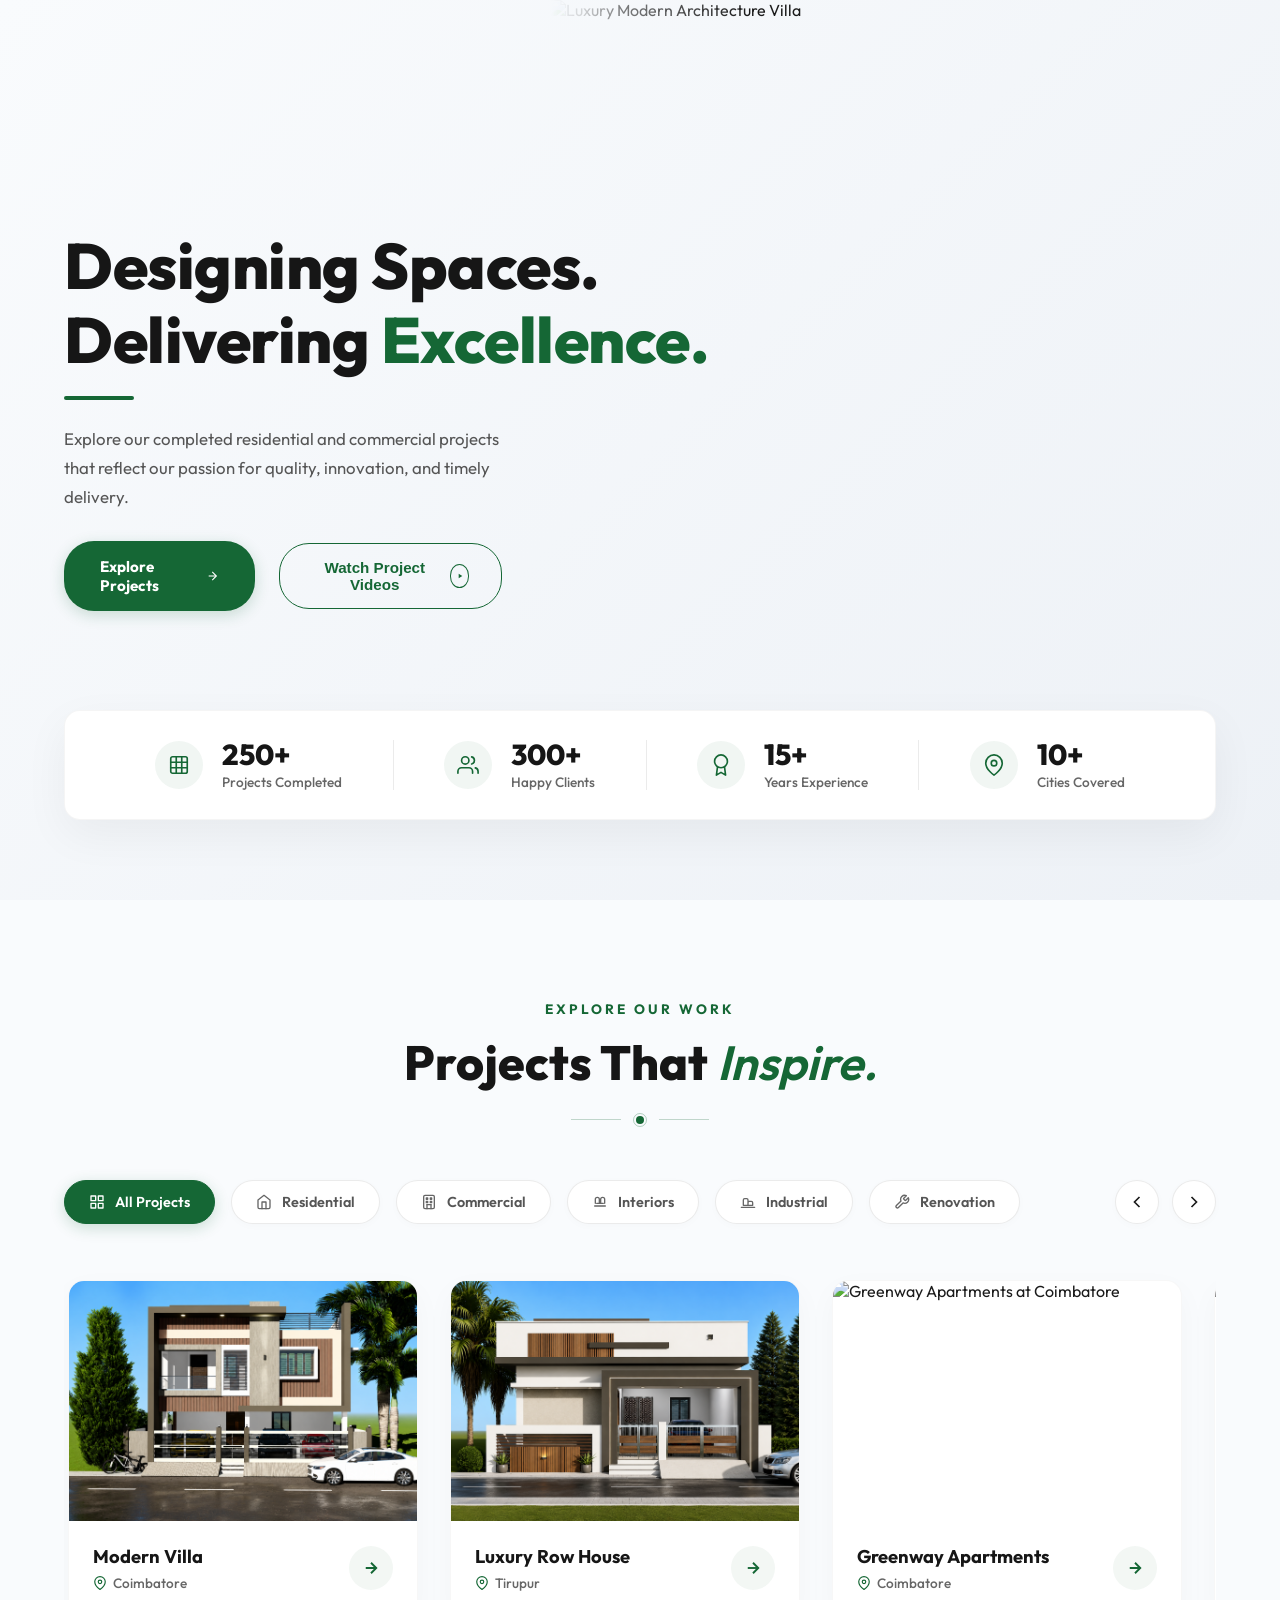
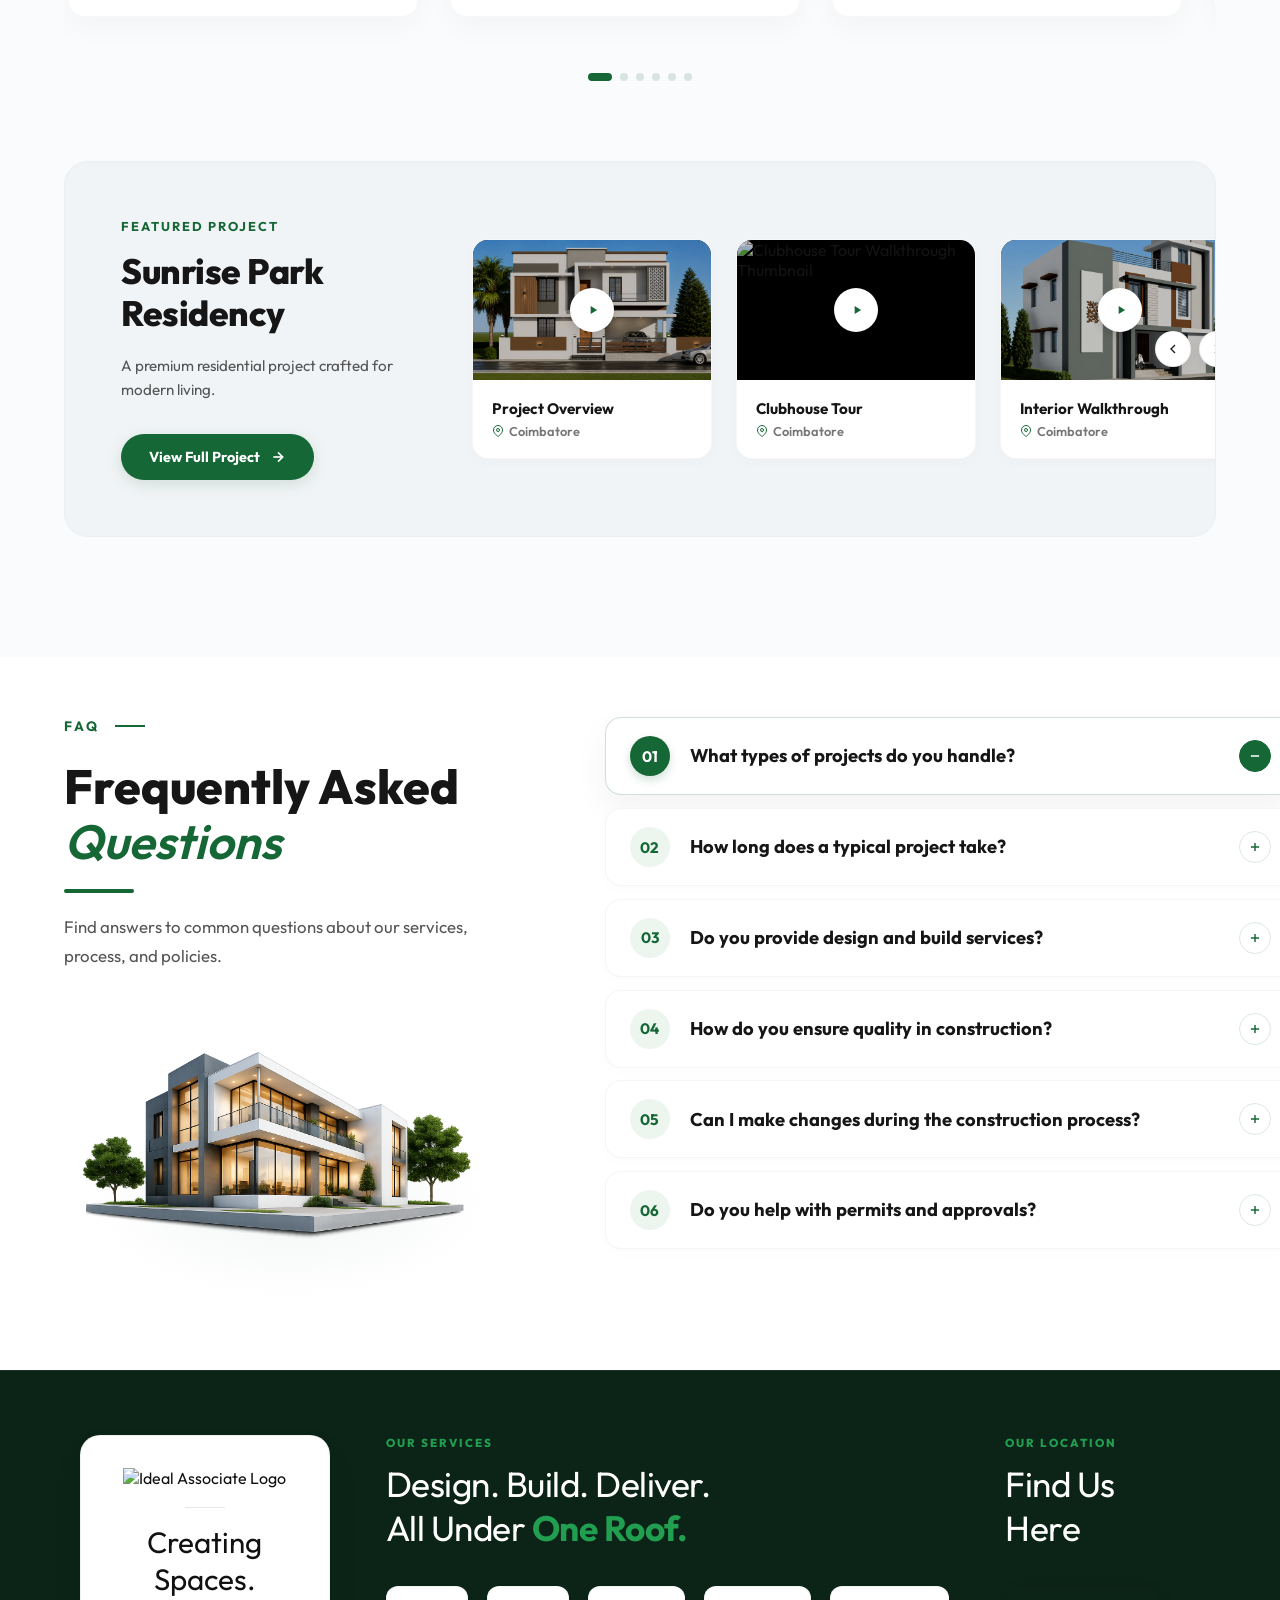
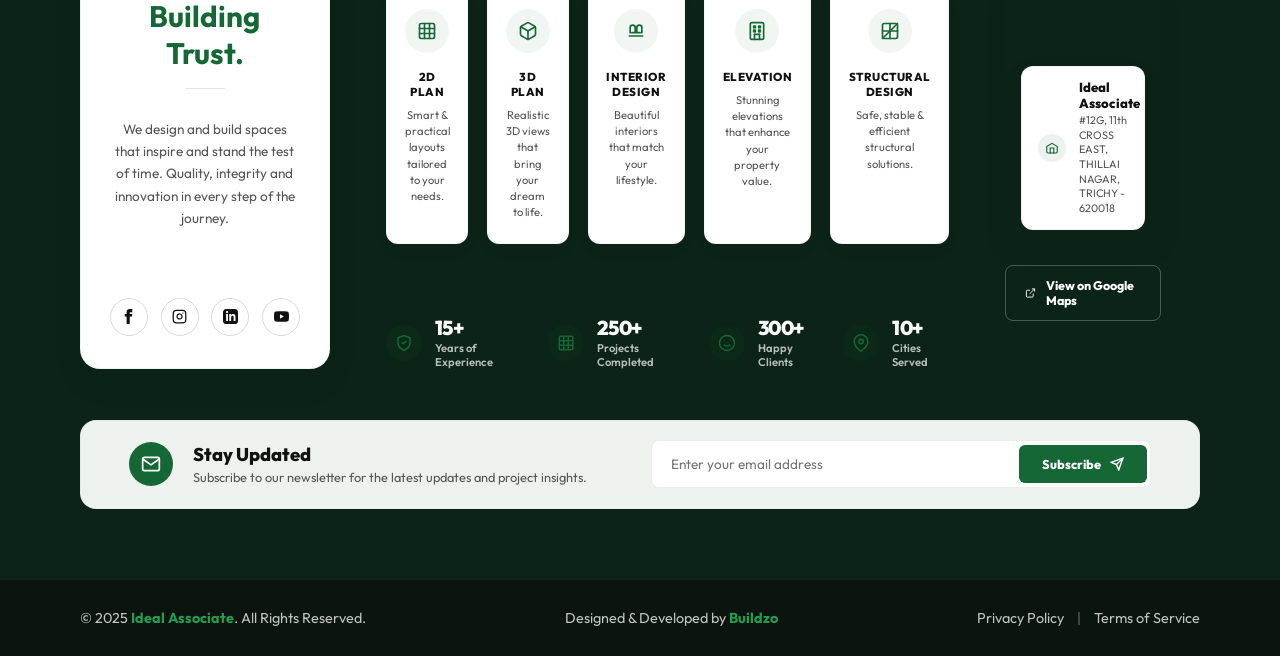
==== projects.html @ ace26607 "added project page" ====
<!DOCTYPE html>
<html lang="en">

<head>
  <meta charset="UTF-8">
  <meta name="viewport" content="width=device-width, initial-scale=1.0">
  <meta name="description"
    content="JV Construction - Designing Spaces. Delivering Excellence. Explore our premium commercial & residential architectural projects.">
  <title>Projects | JV Construction | Building Dreams</title>

  <!-- Favicons -->
  <link rel="apple-touch-icon" sizes="180x180" href="assets/favicons/apple-touch-icon.png">
  <link rel="icon" type="image/png" sizes="32x32" href="assets/favicons/favicon-32x32.png">
  <link rel="icon" type="image/png" sizes="16x16" href="assets/favicons/favicon-16x16.png">
  <link rel="icon" href="assets/favicons/favicon.ico">

  <!-- Google Fonts: Outfit (Sans-Serif) & Satisfy (Script) -->
  <link rel="preconnect" href="https://fonts.googleapis.com">
  <link rel="preconnect" href="https://fonts.gstatic.com" crossorigin>
  <link
    href="https://fonts.googleapis.com/css2?family=Outfit:wght@300;400;500;600;700;800&family=Playfair+Display:ital,wght@0,400;0,700;1,400&family=Satisfy&display=swap"
    rel="stylesheet">

  <!-- Main Stylesheet -->
  <link rel="stylesheet" href="style.css">

  <!-- Three.js Import Map -->
  <script type="importmap">
    {
      "imports": {
        "three": "https://unpkg.com/three@0.160.0/build/three.module.js",
        "three/addons/": "https://unpkg.com/three@0.160.0/examples/jsm/"
      }
    }
  </script>
</head>

<body class="projects-page">

  <!-- Header Section -->
  <header class="main-header">
    <!-- Brand Logo Block with S-Curve Divider -->
    <div class="logo-block">
      <a href="index.html" class="logo" id="header-logo" aria-label="JV Construction Home">
        <img class="logo-img" src="assets/Logo.png" alt="JV Construction Logo" />
      </a>
      <div class="logo-curve-divider">
        <svg viewBox="0 0 100 100" preserveAspectRatio="none">
          <path d="M 0,0 C 40,0 30,100 100,100 L 0,100 Z" fill="#ffffff" />
        </svg>
      </div>
    </div>

    <!-- Navigation Menu (Desktop) -->
    <nav class="nav-bar">
      <ul class="nav-links">
        <li><a href="index.html" class="nav-item">Home</a></li>
        <li><a href="index.html#about" class="nav-item">About Us</a></li>
        <li><a href="index.html#services" class="nav-item">Services</a></li>
        <li><a href="#" class="nav-item active">Projects</a></li>
        <li><a href="index.html#contact" class="nav-item">Contact Us</a></li>
      </ul>
    </nav>

    <!-- Right Column: Separator and CTA Button -->
    <div class="header-right">
      <div class="header-separator"></div>
      <a href="index.html#contact" class="quote-btn">
        <span class="quote-btn-icon-wrapper">
          <svg viewBox="0 0 24 24" fill="none" stroke="currentColor" stroke-width="2.5" class="paper-plane-icon">
            <line x1="22" y1="2" x2="11" y2="13" />
            <polygon points="22 2 15 22 11 13 2 9 22 2" fill="currentColor" />
          </svg>
        </span>
        <span class="quote-btn-text">Get a Quote</span>
      </a>
    </div>

    <!-- Mobile Hamburger Menu Trigger -->
    <button class="menu-toggle" id="menu-toggle-btn" aria-label="Toggle Menu" aria-expanded="false">
      <span class="menu-label">MENU</span>
      <div class="hamburger-icon">
        <span class="bar bar-top"></span>
        <span class="bar bar-mid"></span>
        <span class="bar bar-bot"></span>
      </div>
    </button>
  </header>

  <!-- Mobile Overlay Menu (Initially Hidden) -->
  <div class="mobile-menu-overlay" id="mobile-menu">
    <button class="close-mobile-menu" id="close-mobile-menu-btn" aria-label="Close Menu">&times;</button>
    <ul class="mobile-nav-links">
      <li><a href="index.html" class="mobile-nav-item">Home</a></li>
      <li><a href="index.html#about" class="mobile-nav-item">About Us</a></li>
      <li><a href="index.html#services" class="mobile-nav-item">Services</a></li>
      <li><a href="#" class="mobile-nav-item active">Projects</a></li>
      <li><a href="index.html#contact" class="mobile-nav-item">Contact Us</a></li>
    </ul>
  </div>

  <!-- Projects Hero Section -->
  <main class="projects-hero">
    <div class="projects-hero-container">
      
      <!-- Left Column: Content -->
      <div class="projects-hero-content">
        <!-- <span class="projects-tag">OUR PROJECTS</span> -->
        <h1 class="projects-title">
          Designing Spaces.<br><span class="text-nowrap">Delivering <span class="highlight-green">Excellence.</span></span>
        </h1>
        <div class="projects-title-underline"></div>
        <p class="projects-description">
          Explore our completed residential and commercial projects that reflect our passion for quality, innovation, and timely delivery.
        </p>
        <div class="projects-cta-group">
          <a href="#projects-showcase" class="btn-explore-projects">
            Explore Projects
            <svg class="cta-arrow" viewBox="0 0 24 24" fill="none" stroke="currentColor" stroke-width="2.5">
              <line x1="5" y1="12" x2="19" y2="12" stroke="currentColor" stroke-width="2" />
              <polyline points="12,5 19,12 12,19" fill="none" stroke="currentColor" stroke-width="2" stroke-linecap="round" stroke-linejoin="round" />
            </svg>
          </a>
          <button class="btn-watch-videos" id="play-projects-video-btn">
            Watch Project Videos
            <span class="play-icon-circle-small">
              <svg viewBox="0 0 24 24" xmlns="http://www.w3.org/2000/svg">
                <polygon points="8,5 19,12 8,19" fill="currentColor" />
              </svg>
            </span>
          </button>
        </div>
      </div>

      <!-- Right Column: Premium Image -->
      <div class="projects-hero-image-wrapper">
        <img class="projects-hero-image" src="https://images.unsplash.com/photo-1600585154340-be6161a56a0c?auto=format&fit=crop&w=1200&q=80" alt="Luxury Modern Architecture Villa" />
      </div>

    </div>

    <!-- Floating Statistics Card -->
    <div class="projects-stats-card">
      
      <!-- Stat 1 -->
      <div class="projects-stat-item">
        <div class="projects-stat-icon-wrapper">
          <!-- Building Outline Icon -->
          <svg class="projects-stat-svg" viewBox="0 0 24 24" fill="none" stroke="currentColor" stroke-width="1.8" stroke-linecap="round" stroke-linejoin="round">
            <rect x="3" y="3" width="18" height="18" rx="2" />
            <line x1="9" y1="3" x2="9" y2="21" />
            <line x1="15" y1="3" x2="15" y2="21" />
            <line x1="3" y1="9" x2="21" y2="9" />
            <line x1="3" y1="15" x2="21" y2="15" />
          </svg>
        </div>
        <div class="projects-stat-info">
          <div class="projects-stat-number">250+</div>
          <div class="projects-stat-label">Projects Completed</div>
        </div>
      </div>

      <div class="projects-stat-divider"></div>

      <!-- Stat 2 -->
      <div class="projects-stat-item">
        <div class="projects-stat-icon-wrapper">
          <!-- Happy Clients Icon -->
          <svg class="projects-stat-svg" viewBox="0 0 24 24" fill="none" stroke="currentColor" stroke-width="1.8" stroke-linecap="round" stroke-linejoin="round">
            <path d="M17 21v-2a4 4 0 0 0-4-4H5a4 4 0 0 0-4 4v2" />
            <circle cx="9" cy="7" r="4" />
            <path d="M23 21v-2a4 4 0 0 0-3-3.87" />
            <path d="M16 3.13a4 4 0 0 1 0 7.75" />
          </svg>
        </div>
        <div class="projects-stat-info">
          <div class="projects-stat-number">300+</div>
          <div class="projects-stat-label">Happy Clients</div>
        </div>
      </div>

      <div class="projects-stat-divider"></div>

      <!-- Stat 3 -->
      <div class="projects-stat-item">
        <div class="projects-stat-icon-wrapper">
          <!-- Years Experience Icon (Award Badge) -->
          <svg class="projects-stat-svg" viewBox="0 0 24 24" fill="none" stroke="currentColor" stroke-width="1.8" stroke-linecap="round" stroke-linejoin="round">
            <circle cx="12" cy="8" r="7" />
            <polyline points="8.21,13.89 7,23 12,20 17,23 15.79,13.88" />
          </svg>
        </div>
        <div class="projects-stat-info">
          <div class="projects-stat-number">15+</div>
          <div class="projects-stat-label">Years Experience</div>
        </div>
      </div>

      <div class="projects-stat-divider"></div>

      <!-- Stat 4 -->
      <div class="projects-stat-item">
        <div class="projects-stat-icon-wrapper">
          <!-- Cities Covered Icon (Map Pin) -->
          <svg class="projects-stat-svg" viewBox="0 0 24 24" fill="none" stroke="currentColor" stroke-width="1.8" stroke-linecap="round" stroke-linejoin="round">
            <path d="M21 10c0 7-9 13-9 13s-9-6-9-13a9 9 0 0 1 18 0z" />
            <circle cx="12" cy="10" r="3" />
          </svg>
        </div>
        <div class="projects-stat-info">
          <div class="projects-stat-number">10+</div>
          <div class="projects-stat-label">Cities Covered</div>
        </div>
      </div>

    </div>
  </main>

  <!-- Projects Showcase & Featured Section -->
  <section class="projects-showcase-section" id="projects-showcase">
    <div class="showcase-container">
      
      <!-- Section Header -->
      <div class="showcase-header">
        <span class="showcase-subtitle">EXPLORE OUR WORK</span>
        <h2 class="showcase-heading">Projects That <span class="serif-green">Inspire.</span></h2>
        
        <!-- Premium Line-with-Dot Divider -->
        <div class="divider-line-wrapper">
          <div class="divider-line"></div>
          <div class="divider-dot"></div>
          <div class="divider-line"></div>
        </div>
      </div>

      <!-- Filter Row (Category Buttons & Slider Nav) -->
      <div class="filter-row">
        <!-- Category Tab Buttons -->
        <div class="filter-tabs-wrapper">
          <button class="filter-tab active" data-filter="all">
            <svg class="tab-icon" viewBox="0 0 24 24" fill="none" stroke="currentColor" stroke-width="2" stroke-linecap="round" stroke-linejoin="round">
              <rect x="3" y="3" width="7" height="7" />
              <rect x="14" y="3" width="7" height="7" />
              <rect x="14" y="14" width="7" height="7" />
              <rect x="3" y="14" width="7" height="7" />
            </svg>
            All Projects
          </button>
          
          <button class="filter-tab" data-filter="residential">
            <svg class="tab-icon" viewBox="0 0 24 24" fill="none" stroke="currentColor" stroke-width="2" stroke-linecap="round" stroke-linejoin="round">
              <path d="M3 9l9-7 9 7v11a2 2 0 0 1-2 2H5a2 2 0 0 1-2-2z" />
              <polyline points="9 22 9 12 15 12 15 22" />
            </svg>
            Residential
          </button>

          <button class="filter-tab" data-filter="commercial">
            <svg class="tab-icon" viewBox="0 0 24 24" fill="none" stroke="currentColor" stroke-width="2" stroke-linecap="round" stroke-linejoin="round">
              <rect x="4" y="2" width="16" height="20" rx="2" ry="2" />
              <line x1="9" y1="22" x2="9" y2="16" />
              <line x1="15" y1="22" x2="15" y2="16" />
              <line x1="9" y1="16" x2="15" y2="16" />
              <path d="M8 6h2v2H8zm6 0h2v2h-2zm-6 5h2v2H8zm6 0h2v2h-2z" />
            </svg>
            Commercial
          </button>

          <button class="filter-tab" data-filter="interiors">
            <svg class="tab-icon" viewBox="0 0 24 24" fill="none" stroke="currentColor" stroke-width="2" stroke-linecap="round" stroke-linejoin="round">
              <path d="M4 18h16M7 14h10M5 14V8a3 3 0 0 1 6 0v6M13 14V8a3 3 0 0 1 6 0v6" />
            </svg>
            Interiors
          </button>

          <button class="filter-tab" data-filter="industrial">
            <svg class="tab-icon" viewBox="0 0 24 24" fill="none" stroke="currentColor" stroke-width="2" stroke-linecap="round" stroke-linejoin="round">
              <path d="M2 20h20M5 17h14M19 17v-4a2 2 0 0 0-2-2h-3a2 2 0 0 0-2 2v4M12 17v-8a2 2 0 0 0-2-2H7a2 2 0 0 0-2 2v8" />
            </svg>
            Industrial
          </button>

          <button class="filter-tab" data-filter="renovation">
            <svg class="tab-icon" viewBox="0 0 24 24" fill="none" stroke="currentColor" stroke-width="2" stroke-linecap="round" stroke-linejoin="round">
              <path d="M14.7 6.3a1 1 0 0 0 0 1.4l1.6 1.6a1 1 0 0 0 1.4 0l3.77-3.77a6 6 0 0 1-7.94 7.94l-6.91 6.91a2.12 2.12 0 0 1-3-3l6.91-6.91a6 6 0 0 1 7.94-7.94l-3.76 3.76z" />
            </svg>
            Renovation
          </button>
        </div>

        <!-- Slider Carousel Nav arrows -->
        <div class="carousel-nav-group">
          <button class="carousel-nav-btn prev-btn" id="showcase-prev" aria-label="Previous Projects">
            <svg viewBox="0 0 24 24" fill="none" stroke="currentColor" stroke-width="2">
              <polyline points="15 18 9 12 15 6" />
            </svg>
          </button>
          <button class="carousel-nav-btn next-btn" id="showcase-next" aria-label="Next Projects">
            <svg viewBox="0 0 24 24" fill="none" stroke="currentColor" stroke-width="2">
              <polyline points="9 18 15 12 9 6" />
            </svg>
          </button>
        </div>
      </div>

      <!-- Project Cards Slider -->
      <div class="project-cards-slider" id="showcase-slider">
        
        <!-- Card 1: Modern Villa -->
        <div class="project-card" data-category="residential">
          <div class="card-image-wrapper">
            <img class="card-image" src="assets/Project Gallery/Luxury Villa.png" alt="Modern Villa at Coimbatore" />
          </div>
          <div class="card-info">
            <div class="card-text-block">
              <h3 class="card-title">Modern Villa</h3>
              <div class="card-location-wrapper">
                <svg class="loc-pin" viewBox="0 0 24 24" fill="none" stroke="currentColor" stroke-width="2">
                  <path d="M21 10c0 7-9 13-9 13s-9-6-9-13a9 9 0 0 1 18 0z" />
                  <circle cx="12" cy="10" r="3" />
                </svg>
                <span class="card-location">Coimbatore</span>
              </div>
            </div>
            <a href="#" class="card-arrow-link" aria-label="View Project Details">
              <svg viewBox="0 0 24 24" fill="none" stroke="currentColor" stroke-width="2.5">
                <line x1="5" y1="12" x2="19" y2="12" />
                <polyline points="12 5 19 12 12 19" />
              </svg>
            </a>
          </div>
        </div>

        <!-- Card 2: Luxury Row House -->
        <div class="project-card" data-category="residential">
          <div class="card-image-wrapper">
            <img class="card-image" src="assets/Project Gallery/Minimal Residence.png" alt="Luxury Row House at Tirupur" />
          </div>
          <div class="card-info">
            <div class="card-text-block">
              <h3 class="card-title">Luxury Row House</h3>
              <div class="card-location-wrapper">
                <svg class="loc-pin" viewBox="0 0 24 24" fill="none" stroke="currentColor" stroke-width="2">
                  <path d="M21 10c0 7-9 13-9 13s-9-6-9-13a9 9 0 0 1 18 0z" />
                  <circle cx="12" cy="10" r="3" />
                </svg>
                <span class="card-location">Tirupur</span>
              </div>
            </div>
            <a href="#" class="card-arrow-link" aria-label="View Project Details">
              <svg viewBox="0 0 24 24" fill="none" stroke="currentColor" stroke-width="2.5">
                <line x1="5" y1="12" x2="19" y2="12" />
                <polyline points="12 5 19 12 12 19" />
              </svg>
            </a>
          </div>
        </div>

        <!-- Card 3: Greenway Apartments -->
        <div class="project-card" data-category="commercial">
          <div class="card-image-wrapper">
            <img class="card-image" src="https://images.unsplash.com/photo-1545324418-cc1a3fa10c00?auto=format&fit=crop&w=600&q=80" alt="Greenway Apartments at Coimbatore" />
          </div>
          <div class="card-info">
            <div class="card-text-block">
              <h3 class="card-title">Greenway Apartments</h3>
              <div class="card-location-wrapper">
                <svg class="loc-pin" viewBox="0 0 24 24" fill="none" stroke="currentColor" stroke-width="2">
                  <path d="M21 10c0 7-9 13-9 13s-9-6-9-13a9 9 0 0 1 18 0z" />
                  <circle cx="12" cy="10" r="3" />
                </svg>
                <span class="card-location">Coimbatore</span>
              </div>
            </div>
            <a href="#" class="card-arrow-link" aria-label="View Project Details">
              <svg viewBox="0 0 24 24" fill="none" stroke="currentColor" stroke-width="2.5">
                <line x1="5" y1="12" x2="19" y2="12" />
                <polyline points="12 5 19 12 12 19" />
              </svg>
            </a>
          </div>
        </div>

        <!-- Card 4: Warehouse Complex -->
        <div class="project-card" data-category="industrial">
          <div class="card-image-wrapper">
            <img class="card-image" src="https://images.unsplash.com/photo-1586528116311-ad8dd3c8310d?auto=format&fit=crop&w=600&q=80" alt="Warehouse Complex at Erode" />
          </div>
          <div class="card-info">
            <div class="card-text-block">
              <h3 class="card-title">Warehouse Complex</h3>
              <div class="card-location-wrapper">
                <svg class="loc-pin" viewBox="0 0 24 24" fill="none" stroke="currentColor" stroke-width="2">
                  <path d="M21 10c0 7-9 13-9 13s-9-6-9-13a9 9 0 0 1 18 0z" />
                  <circle cx="12" cy="10" r="3" />
                </svg>
                <span class="card-location">Erode</span>
              </div>
            </div>
            <a href="#" class="card-arrow-link" aria-label="View Project Details">
              <svg viewBox="0 0 24 24" fill="none" stroke="currentColor" stroke-width="2.5">
                <line x1="5" y1="12" x2="19" y2="12" />
                <polyline points="12 5 19 12 12 19" />
              </svg>
            </a>
          </div>
        </div>

        <!-- Card 5: Luxury Interior Design -->
        <div class="project-card" data-category="interiors">
          <div class="card-image-wrapper">
            <img class="card-image" src="assets/Project Gallery/Elegant Interior.png" alt="Luxury Interior Design at Coimbatore" />
          </div>
          <div class="card-info">
            <div class="card-text-block">
              <h3 class="card-title">Luxury Interior Design</h3>
              <div class="card-location-wrapper">
                <svg class="loc-pin" viewBox="0 0 24 24" fill="none" stroke="currentColor" stroke-width="2">
                  <path d="M21 10c0 7-9 13-9 13s-9-6-9-13a9 9 0 0 1 18 0z" />
                  <circle cx="12" cy="10" r="3" />
                </svg>
                <span class="card-location">Coimbatore</span>
              </div>
            </div>
            <a href="#" class="card-arrow-link" aria-label="View Project Details">
              <svg viewBox="0 0 24 24" fill="none" stroke="currentColor" stroke-width="2.5">
                <line x1="5" y1="12" x2="19" y2="12" />
                <polyline points="12 5 19 12 12 19" />
              </svg>
            </a>
          </div>
        </div>

        <!-- Card 6: Renovation Project -->
        <div class="project-card" data-category="renovation">
          <div class="card-image-wrapper">
            <img class="card-image" src="https://images.unsplash.com/photo-1503387762-592dedb8267e?auto=format&fit=crop&w=600&q=80" alt="Renovation Project at Coimbatore" />
          </div>
          <div class="card-info">
            <div class="card-text-block">
              <h3 class="card-title">Renovation Project</h3>
              <div class="card-location-wrapper">
                <svg class="loc-pin" viewBox="0 0 24 24" fill="none" stroke="currentColor" stroke-width="2">
                  <path d="M21 10c0 7-9 13-9 13s-9-6-9-13a9 9 0 0 1 18 0z" />
                  <circle cx="12" cy="10" r="3" />
                </svg>
                <span class="card-location">Coimbatore</span>
              </div>
            </div>
            <a href="#" class="card-arrow-link" aria-label="View Project Details">
              <svg viewBox="0 0 24 24" fill="none" stroke="currentColor" stroke-width="2.5">
                <line x1="5" y1="12" x2="19" y2="12" />
                <polyline points="12 5 19 12 12 19" />
              </svg>
            </a>
          </div>
        </div>

      </div>

      <!-- Pagination dots -->
      <div class="showcase-pagination" id="showcase-pagination-dots">
        <span class="showcase-dot active" data-index="0"></span>
        <span class="showcase-dot" data-index="1"></span>
        <span class="showcase-dot" data-index="2"></span>
        <span class="showcase-dot" data-index="3"></span>
        <span class="showcase-dot" data-index="4"></span>
        <span class="showcase-dot" data-index="5"></span>
      </div>

      <!-- Featured Project Container -->
      <div class="featured-project-container">
        <div class="featured-project-grid">
          
          <!-- Left: Text info -->
          <div class="featured-project-info">
            <span class="featured-tag">FEATURED PROJECT</span>
            <h3 class="featured-project-title">Sunrise Park<br>Residency</h3>
            <p class="featured-project-desc">
              A premium residential project crafted for modern living.
            </p>
            <a href="index.html#contact" class="btn-featured-view">
              View Full Project
              <svg class="btn-featured-arrow" viewBox="0 0 24 24" fill="none" stroke="currentColor" stroke-width="2.5">
                <line x1="5" y1="12" x2="19" y2="12" />
                <polyline points="12 5 19 12 12 19" />
              </svg>
            </a>
          </div>

          <!-- Right: Horizontal Video Slider wrapper -->
          <div class="featured-slider-wrapper">
            <div class="featured-cards-slider" id="featured-video-slider">
              
              <!-- Video Preview Card 1 -->
              <div class="video-preview-card" data-video-url="https://player.vimeo.com/video/352219760?autoplay=1&muted=0&loop=1">
                <div class="video-thumbnail-wrapper">
                  <img class="video-thumbnail" src="assets/Project Gallery/Contemporary Home.png" alt="Project Overview Walkthrough Thumbnail" />
                  <div class="video-play-overlay">
                    <span class="video-play-icon-wrapper">
                      <svg viewBox="0 0 24 24" xmlns="http://www.w3.org/2000/svg">
                        <polygon points="8,5 19,12 8,19" fill="currentColor" />
                      </svg>
                    </span>
                  </div>
                </div>
                <div class="video-card-info">
                  <h4 class="video-card-title">Project Overview</h4>
                  <div class="video-card-location">
                    <svg class="loc-pin" viewBox="0 0 24 24" fill="none" stroke="currentColor" stroke-width="2">
                      <path d="M21 10c0 7-9 13-9 13s-9-6-9-13a9 9 0 0 1 18 0z" />
                      <circle cx="12" cy="10" r="3" />
                    </svg>
                    Coimbatore
                  </div>
                </div>
              </div>

              <!-- Video Preview Card 2 -->
              <div class="video-preview-card" data-video-url="https://player.vimeo.com/video/343276686?autoplay=1&muted=0&loop=1">
                <div class="video-thumbnail-wrapper">
                  <img class="video-thumbnail" src="https://images.unsplash.com/photo-1576013551627-0cc20b96c2a7?auto=format&fit=crop&w=600&q=80" alt="Clubhouse Tour Walkthrough Thumbnail" />
                  <div class="video-play-overlay">
                    <span class="video-play-icon-wrapper">
                      <svg viewBox="0 0 24 24" xmlns="http://www.w3.org/2000/svg">
                        <polygon points="8,5 19,12 8,19" fill="currentColor" />
                      </svg>
                    </span>
                  </div>
                </div>
                <div class="video-card-info">
                  <h4 class="video-card-title">Clubhouse Tour</h4>
                  <div class="video-card-location">
                    <svg class="loc-pin" viewBox="0 0 24 24" fill="none" stroke="currentColor" stroke-width="2">
                      <path d="M21 10c0 7-9 13-9 13s-9-6-9-13a9 9 0 0 1 18 0z" />
                      <circle cx="12" cy="10" r="3" />
                    </svg>
                    Coimbatore
                  </div>
                </div>
              </div>

              <!-- Video Preview Card 3 -->
              <div class="video-preview-card" data-video-url="https://player.vimeo.com/video/285573456?autoplay=1&muted=0&loop=1">
                <div class="video-thumbnail-wrapper">
                  <img class="video-thumbnail" src="assets/Project Gallery/Elegant Interior.png" alt="Interior Walkthrough Thumbnail" />
                  <div class="video-play-overlay">
                    <span class="video-play-icon-wrapper">
                      <svg viewBox="0 0 24 24" xmlns="http://www.w3.org/2000/svg">
                        <polygon points="8,5 19,12 8,19" fill="currentColor" />
                      </svg>
                    </span>
                  </div>
                </div>
                <div class="video-card-info">
                  <h4 class="video-card-title">Interior Walkthrough</h4>
                  <div class="video-card-location">
                    <svg class="loc-pin" viewBox="0 0 24 24" fill="none" stroke="currentColor" stroke-width="2">
                      <path d="M21 10c0 7-9 13-9 13s-9-6-9-13a9 9 0 0 1 18 0z" />
                      <circle cx="12" cy="10" r="3" />
                    </svg>
                    Coimbatore
                  </div>
                </div>
              </div>

              <!-- Video Preview Card 4 -->
              <div class="video-preview-card" data-video-url="https://player.vimeo.com/video/338902506?autoplay=1&muted=0&loop=1">
                <div class="video-thumbnail-wrapper">
                  <img class="video-thumbnail" src="https://images.unsplash.com/photo-1600585154526-990dced4db0d?auto=format&fit=crop&w=600&q=80" alt="Welcome to Sunrise Park Thumbnail" />
                  <div class="video-play-overlay">
                    <span class="video-play-icon-wrapper">
                      <svg viewBox="0 0 24 24" xmlns="http://www.w3.org/2000/svg">
                        <polygon points="8,5 19,12 8,19" fill="currentColor" />
                      </svg>
                    </span>
                  </div>
                </div>
                <div class="video-card-info">
                  <h4 class="video-card-title">Welcome to Sunrise Park</h4>
                  <div class="video-card-location">
                    <svg class="loc-pin" viewBox="0 0 24 24" fill="none" stroke="currentColor" stroke-width="2">
                      <path d="M21 10c0 7-9 13-9 13s-9-6-9-13a9 9 0 0 1 18 0z" />
                      <circle cx="12" cy="10" r="3" />
                    </svg>
                    Coimbatore
                  </div>
                </div>
              </div>

              <!-- Video Preview Card 5 -->
              <div class="video-preview-card" data-video-url="https://player.vimeo.com/video/325769165?autoplay=1&muted=0&loop=1">
                <div class="video-thumbnail-wrapper">
                  <img class="video-thumbnail" src="https://images.unsplash.com/photo-1541888946425-d81bb19240f5?auto=format&fit=crop&w=600&q=80" alt="Construction Progress Walkthrough Thumbnail" />
                  <div class="video-play-overlay">
                    <span class="video-play-icon-wrapper">
                      <svg viewBox="0 0 24 24" xmlns="http://www.w3.org/2000/svg">
                        <polygon points="8,5 19,12 8,19" fill="currentColor" />
                      </svg>
                    </span>
                  </div>
                </div>
                <div class="video-card-info">
                  <h4 class="video-card-title">Construction Progress</h4>
                  <div class="video-card-location">
                    <svg class="loc-pin" viewBox="0 0 24 24" fill="none" stroke="currentColor" stroke-width="2">
                      <path d="M21 10c0 7-9 13-9 13s-9-6-9-13a9 9 0 0 1 18 0z" />
                      <circle cx="12" cy="10" r="3" />
                    </svg>
                    Coimbatore
                  </div>
                </div>
              </div>

            </div>

            <!-- Featured Video Slider Navigation Group -->
            <div class="featured-nav-group">
              <button class="featured-nav-btn prev-btn" id="featured-prev" aria-label="Previous Videos">
                <svg viewBox="0 0 24 24" fill="none" stroke="currentColor" stroke-width="2">
                  <polyline points="15 18 9 12 15 6" />
                </svg>
              </button>
              <button class="featured-nav-btn next-btn" id="featured-next" aria-label="Next Videos">
                <svg viewBox="0 0 24 24" fill="none" stroke="currentColor" stroke-width="2">
                  <polyline points="9 18 15 12 9 6" />
                </svg>
              </button>
            </div>
          </div>

        </div>
      </div>

    </div>
  </section>

  <!-- FAQ Section -->
  <section class="faq-section" id="faq">
    <div class="faq-container">
      <div class="faq-grid">
        
        <!-- Left Column: Content & Support Details -->
        <div class="faq-content-col">
          <div class="faq-tagline-wrapper">
            <span class="faq-tagline">FAQ</span>
            <div class="faq-tagline-line"></div>
          </div>
          
          <h2 class="faq-title">Frequently Asked<br><span class="serif-green">Questions</span></h2>
          <div class="faq-title-underline"></div>
          
          <p class="faq-description">
            Find answers to common questions about our services, process, and policies.
          </p>


          <!-- Bottom: Architectural Villa Rendering Image -->
          <div class="faq-building-wrapper">
            <div class="faq-building-backdrop"></div>
            <img class="faq-building-img" src="assets/project_faq.png" alt="FAQ villa render illustration" />
          </div>
        </div>

        <!-- Right Column: Interactive Accordion List -->
        <div class="faq-accordion-col">
          
          <!-- Accordion Item 1 (Active by default) -->
          <div class="faq-item active">
            <div class="faq-item-header">
              <div class="faq-item-number">01</div>
              <h3 class="faq-item-title">What types of projects do you handle?</h3>
              <button class="faq-item-toggle" aria-label="Toggle Accordion Answer">
                <svg class="toggle-icon-plus" viewBox="0 0 24 24" fill="none" stroke="currentColor" stroke-width="2.5">
                  <line x1="12" y1="5" x2="12" y2="19" />
                  <line x1="5" y1="12" x2="19" y2="12" />
                </svg>
                <svg class="toggle-icon-minus" viewBox="0 0 24 24" fill="none" stroke="currentColor" stroke-width="2.5">
                  <line x1="5" y1="12" x2="19" y2="12" />
                </svg>
              </button>
            </div>
            <div class="faq-item-content">
              <div class="faq-item-vertical-line"></div>
              <div class="faq-item-answer">
                We handle a wide range of projects including residential, commercial, industrial, interior design, and renovation projects.
              </div>
            </div>
          </div>

          <!-- Accordion Item 2 -->
          <div class="faq-item">
            <div class="faq-item-header">
              <div class="faq-item-number">02</div>
              <h3 class="faq-item-title">How long does a typical project take?</h3>
              <button class="faq-item-toggle" aria-label="Toggle Accordion Answer">
                <svg class="toggle-icon-plus" viewBox="0 0 24 24" fill="none" stroke="currentColor" stroke-width="2.5">
                  <line x1="12" y1="5" x2="12" y2="19" />
                  <line x1="5" y1="12" x2="19" y2="12" />
                </svg>
                <svg class="toggle-icon-minus" viewBox="0 0 24 24" fill="none" stroke="currentColor" stroke-width="2.5">
                  <line x1="5" y1="12" x2="19" y2="12" />
                </svg>
              </button>
            </div>
            <div class="faq-item-content">
              <div class="faq-item-vertical-line"></div>
              <div class="faq-item-answer">
                Timeline varies depending on the project scope and complexity. Residential builds typically take 8-14 months, while commercial projects range from 10-18 months. We always provide a detailed schedule before starting.
              </div>
            </div>
          </div>

          <!-- Accordion Item 3 -->
          <div class="faq-item">
            <div class="faq-item-header">
              <div class="faq-item-number">03</div>
              <h3 class="faq-item-title">Do you provide design and build services?</h3>
              <button class="faq-item-toggle" aria-label="Toggle Accordion Answer">
                <svg class="toggle-icon-plus" viewBox="0 0 24 24" fill="none" stroke="currentColor" stroke-width="2.5">
                  <line x1="12" y1="5" x2="12" y2="19" />
                  <line x1="5" y1="12" x2="19" y2="12" />
                </svg>
                <svg class="toggle-icon-minus" viewBox="0 0 24 24" fill="none" stroke="currentColor" stroke-width="2.5">
                  <line x1="5" y1="12" x2="19" y2="12" />
                </svg>
              </button>
            </div>
            <div class="faq-item-content">
              <div class="faq-item-vertical-line"></div>
              <div class="faq-item-answer">
                Yes, we offer complete end-to-end design and build solutions. Our integrated team of architects, designers, and construction specialists handles everything from planning approvals to final handover.
              </div>
            </div>
          </div>

          <!-- Accordion Item 4 -->
          <div class="faq-item">
            <div class="faq-item-header">
              <div class="faq-item-number">04</div>
              <h3 class="faq-item-title">How do you ensure quality in construction?</h3>
              <button class="faq-item-toggle" aria-label="Toggle Accordion Answer">
                <svg class="toggle-icon-plus" viewBox="0 0 24 24" fill="none" stroke="currentColor" stroke-width="2.5">
                  <line x1="12" y1="5" x2="12" y2="19" />
                  <line x1="5" y1="12" x2="19" y2="12" />
                </svg>
                <svg class="toggle-icon-minus" viewBox="0 0 24 24" fill="none" stroke="currentColor" stroke-width="2.5">
                  <line x1="5" y1="12" x2="19" y2="12" />
                </svg>
              </button>
            </div>
            <div class="faq-item-content">
              <div class="faq-item-vertical-line"></div>
              <div class="faq-item-answer">
                We enforce strict quality control measures at every stage. This includes using premium certified materials, employing experienced site engineers, conducting regular inspections, and adhering to strict building codes.
              </div>
            </div>
          </div>

          <!-- Accordion Item 5 -->
          <div class="faq-item">
            <div class="faq-item-header">
              <div class="faq-item-number">05</div>
              <h3 class="faq-item-title">Can I make changes during the construction process?</h3>
              <button class="faq-item-toggle" aria-label="Toggle Accordion Answer">
                <svg class="toggle-icon-plus" viewBox="0 0 24 24" fill="none" stroke="currentColor" stroke-width="2.5">
                  <line x1="12" y1="5" x2="12" y2="19" />
                  <line x1="5" y1="12" x2="19" y2="12" />
                </svg>
                <svg class="toggle-icon-minus" viewBox="0 0 24 24" fill="none" stroke="currentColor" stroke-width="2.5">
                  <line x1="5" y1="12" x2="19" y2="12" />
                </svg>
              </button>
            </div>
            <div class="faq-item-content">
              <div class="faq-item-vertical-line"></div>
              <div class="faq-item-answer">
                Yes, modifications can be made through a formal change order process. We assess the impact of changes on the timeline and budget, discuss options with you, and proceed only after your written approval.
              </div>
            </div>
          </div>

          <!-- Accordion Item 6 -->
          <div class="faq-item">
            <div class="faq-item-header">
              <div class="faq-item-number">06</div>
              <h3 class="faq-item-title">Do you help with permits and approvals?</h3>
              <button class="faq-item-toggle" aria-label="Toggle Accordion Answer">
                <svg class="toggle-icon-plus" viewBox="0 0 24 24" fill="none" stroke="currentColor" stroke-width="2.5">
                  <line x1="12" y1="5" x2="12" y2="19" />
                  <line x1="5" y1="12" x2="19" y2="12" />
                </svg>
                <svg class="toggle-icon-minus" viewBox="0 0 24 24" fill="none" stroke="currentColor" stroke-width="2.5">
                  <line x1="5" y1="12" x2="19" y2="12" />
                </svg>
              </button>
            </div>
            <div class="faq-item-content">
              <div class="faq-item-vertical-line"></div>
              <div class="faq-item-answer">
                Absolutely. We manage the entire documentation, application, and liaison process with local planning authorities and corporation bodies to obtain all necessary building permits and approvals.
              </div>
            </div>
          </div>

        </div>

      </div>
    </div>
  </section>

  <!-- Site Footer -->
  <footer class="site-footer">
    <div class="footer-container">
 
       <!-- Top Grid: 3 main columns -->
       <div class="footer-main-grid">
 
         <!-- Left Column: Brand Card (Dark Green) -->
         <div class="footer-brand-card">
           <div class="footer-brand-logo-area">
             <img class="footer-brand-logo" src="assets/Logo.png" alt="Ideal Associate Logo" />
           </div>
           <div class="footer-brand-divider"></div>
           <h3 class="footer-brand-tagline">
             Creating Spaces.<br><span class="green-highlight">Building Trust.</span>
           </h3>
           <div class="footer-brand-divider"></div>
           <p class="footer-brand-desc">
             We design and build spaces that inspire and stand the test of time. Quality, integrity and innovation in
             every step of the journey.
           </p>
           <div class="footer-social-circles">
             <a href="#" aria-label="Facebook">
               <svg viewBox="0 0 24 24" fill="currentColor">
                 <path
                   d="M9 8h-3v4h3v12h5v-12h3.642l.358-4h-4v-1.667c0-.955.192-1.333 1.115-1.333h2.885v-5h-3.808c-3.596 0-5.192 1.583-5.192 4.615v3.385z" />
               </svg>
             </a>
             <a href="#" aria-label="Instagram">
               <svg viewBox="0 0 24 24" fill="none" stroke="currentColor" stroke-width="2" stroke-linecap="round"
                 stroke-linejoin="round">
                 <rect x="2" y="2" width="20" height="20" rx="5" ry="5"></rect>
                 <path d="M16 11.37A4 4 0 1 1 12.63 8 4 4 0 0 1 16 11.37z"></path>
                 <line x1="17.5" y1="6.5" x2="17.51" y2="6.5"></line>
               </svg>
             </a>
             <a href="#" aria-label="LinkedIn">
               <svg viewBox="0 0 24 24" fill="currentColor">
                 <path
                   d="M19 0h-14c-2.761 0-5 2.239-5 5v14c0 2.761 2.239 5 5 5h14c2.762 0 5-2.239 5-5v-14c0-2.761-2.238-5-5-5zm-11 19h-3v-11h3v11zm-1.5-12.268c-.966 0-1.75-.779-1.75-1.75s.784-1.75 1.75-1.75 1.75.779 1.75 1.75-.784 1.75-1.75 1.75zm13.5 12.268h-3v-5.604c0-3.368-4-3.113-4 0v5.604h-3v-11h3v1.765c1.396-2.586 7-2.777 7 2.476v6.759z" />
               </svg>
             </a>
             <a href="#" aria-label="YouTube">
               <svg viewBox="0 0 24 24" fill="currentColor">
                 <path
                   d="M23.498 6.163c-.272-1.022-1.074-1.826-2.099-2.099C19.537 3.5 12 3.5 12 3.5s-7.537 0-9.399.564C1.576 4.337.774 5.14.502 6.163.003 8.07 0 12 0 12s.003 3.93.502 5.837c.272 1.022 1.074 1.826 2.099 2.099C4.463 20.5 12 20.5 12 20.5s7.537 0 9.399-.564c1.025-.273 1.827-1.077 2.099-2.099.5-1.907.502-5.837.502-5.837s-.002-3.93-.502-5.837zM9.545 15.568V8.432L15.818 12l-6.273 3.568z" />
               </svg>
             </a>
           </div>
         </div>
 
         <!-- Middle Column: Our Services cards & Stats -->
         <div class="footer-services-column">
           <span class="footer-column-tag">OUR SERVICES</span>
           <h2 class="footer-column-heading">
             Design. Build. Deliver.<br>All Under <span class="green-highlight">One Roof.</span>
           </h2>
 
           <!-- Row of 5 service cards -->
           <div class="footer-service-cards-row">
             <!-- 1. 2D Plan -->
             <div class="footer-service-card">
               <div class="service-card-icon-box">
                 <svg viewBox="0 0 24 24" fill="none" stroke="currentColor" stroke-width="2" stroke-linecap="round"
                   stroke-linejoin="round">
                   <rect x="3" y="3" width="18" height="18" rx="2" />
                   <path d="M9 3v18M15 3v18M3 9h18M3 15h18" />
                 </svg>
               </div>
               <h4>2D PLAN</h4>
               <p>Smart & practical layouts tailored to your needs.</p>
             </div>
 
             <!-- 2. 3D Plan -->
             <div class="footer-service-card">
               <div class="service-card-icon-box">
                 <svg viewBox="0 0 24 24" fill="none" stroke="currentColor" stroke-width="2" stroke-linecap="round"
                   stroke-linejoin="round">
                   <path
                     d="M21 16V8a2 2 0 0 0-1-1.73l-7-4a2 2 0 0 0-2 0l-7 4A2 2 0 0 0 3 8v8a2 2 0 0 0 1 1.73l7 4a2 2 0 0 0 2 0l7-4A2 2 0 0 0 21 16z" />
                   <polyline points="3.27 6.96 12 12.01 20.73 6.96" />
                   <line x1="12" y1="22.08" x2="12" y2="12" />
                 </svg>
               </div>
               <h4>3D PLAN</h4>
               <p>Realistic 3D views that bring your dream to life.</p>
             </div>
 
             <!-- 3. Interior Design -->
             <div class="footer-service-card">
               <div class="service-card-icon-box">
                 <svg viewBox="0 0 24 24" fill="none" stroke="currentColor" stroke-width="2" stroke-linecap="round"
                   stroke-linejoin="round">
                   <path d="M4 18h16M7 14h10M5 14V8a3 3 0 0 1 6 0v6M13 14V8a3 3 0 0 1 6 0v6" />
                 </svg>
               </div>
               <h4>INTERIOR DESIGN</h4>
               <p>Beautiful interiors that match your lifestyle.</p>
             </div>
 
             <!-- 4. Elevation -->
             <div class="footer-service-card">
               <div class="service-card-icon-box">
                 <svg viewBox="0 0 24 24" fill="none" stroke="currentColor" stroke-width="2" stroke-linecap="round"
                   stroke-linejoin="round">
                   <rect x="4" y="2" width="16" height="20" rx="2" ry="2" />
                   <line x1="9" y1="22" x2="9" y2="16" />
                   <line x1="15" y1="22" x2="15" y2="16" />
                   <line x1="9" y1="16" x2="15" y2="16" />
                   <path d="M8 6h2v2H8zm6 0h2v2h-2zm-6 5h2v2H8zm6 0h2v2h-2z" />
                 </svg>
               </div>
               <h4>ELEVATION</h4>
               <p>Stunning elevations that enhance your property value.</p>
             </div>
 
             <!-- 5. Structural Design -->
             <div class="footer-service-card">
               <div class="service-card-icon-box">
                 <svg viewBox="0 0 24 24" fill="none" stroke="currentColor" stroke-width="2" stroke-linecap="round"
                   stroke-linejoin="round">
                   <rect x="3" y="3" width="18" height="18" rx="2" />
                   <line x1="3" y1="21" x2="21" y2="3" />
                   <line x1="12" y1="3" x2="12" y2="21" />
                   <line x1="3" y1="12" x2="21" y2="12" />
                 </svg>
               </div>
               <h4>STRUCTURAL DESIGN</h4>
               <p>Safe, stable & efficient structural solutions.</p>
             </div>
           </div>
 
           <!-- Bottom statistics container -->
           <div class="footer-stats-row-container">
             <!-- Stat 1 -->
             <div class="footer-stat-box">
               <div class="footer-stat-icon green-shield">
                 <svg viewBox="0 0 24 24" fill="none" stroke="currentColor" stroke-width="2">
                   <path d="M12 22s8-4 8-10V5l-8-3-8 3v7c0 6 8 10 8 10z" />
                   <polyline points="9 11 11 13 15 9" />
                 </svg>
               </div>
               <div class="footer-stat-details">
                 <span class="stat-number">15+</span>
                 <span class="stat-desc">Years of Experience</span>
               </div>
             </div>
             <!-- Stat 2 -->
             <div class="footer-stat-box">
               <div class="footer-stat-icon">
                 <svg viewBox="0 0 24 24" fill="none" stroke="currentColor" stroke-width="2">
                   <rect x="3" y="3" width="18" height="18" rx="2" />
                   <path d="M9 3v18M15 3v18M3 9h18M3 15h18" />
                 </svg>
               </div>
               <div class="footer-stat-details">
                 <span class="stat-number">250+</span>
                 <span class="stat-desc">Projects Completed</span>
               </div>
             </div>
             <!-- Stat 3 -->
             <div class="footer-stat-box">
               <div class="footer-stat-icon">
                 <svg viewBox="0 0 24 24" fill="none" stroke="currentColor" stroke-width="2">
                   <circle cx="12" cy="12" r="10" />
                   <path d="M8 14s1.5 2 4 2 4-2 4-2" />
                   <line x1="9" y1="9" x2="9.01" y2="9" />
                   <line x1="15" y1="9" x2="15.01" y2="9" />
                 </svg>
               </div>
               <div class="footer-stat-details">
                 <span class="stat-number">300+</span>
                 <span class="stat-desc">Happy Clients</span>
               </div>
             </div>
             <!-- Stat 4 -->
             <div class="footer-stat-box">
               <div class="footer-stat-icon">
                 <svg viewBox="0 0 24 24" fill="none" stroke="currentColor" stroke-width="2">
                   <path d="M21 10c0 7-9 13-9 13s-9-6-9-13a9 9 0 0 1 18 0z" />
                   <circle cx="12" cy="10" r="3" />
                 </svg>
               </div>
               <div class="footer-stat-details">
                 <span class="stat-number">10+</span>
                 <span class="stat-desc">Cities Served</span>
               </div>
             </div>
           </div>
         </div>
 
         <!-- Right Column: Location & Map -->
         <div class="footer-location-column">
           <span class="footer-column-tag">OUR LOCATION</span>
           <h2 class="footer-column-heading">Find Us Here</h2>
 
           <div class="footer-map-card">
             <iframe
               src="https://www.google.com/maps/embed?pb=!1m18!1m12!1m3!1d3918.789182319207!2d78.68267231480084!3d10.827418992287114!2m3!1f0!2f0!3f0!3m2!1i1024!2i768!4f13.1!3m3!1m2!1s0x3baaf506ea467645%3A0x6a1005a39626c92d!2sThillai%20Nagar%2C%20Tiruchirappalli%2C%20Tamil%20Nadu!5e0!3m2!1sen!2sin!4v1659123456789!5m2!1sen!2sin"
               class="footer-map-iframe" allowfullscreen="" loading="lazy" referrerpolicy="no-referrer-when-downgrade">
             </iframe>
 
             <!-- Map Floating Address Card -->
             <div class="footer-map-overlay-card">
               <div class="footer-map-overlay-icon">
                 <svg viewBox="0 0 24 24" fill="none" stroke="currentColor" stroke-width="2">
                   <path d="M3 9.5L12 4l9 5.5v9a2 2 0 0 1-2 2H5a2 2 0 0 1-2-2v-9z" />
                   <path d="M9 22V12h6v10" />
                 </svg>
               </div>
               <div class="footer-map-overlay-text">
                 <h5>Ideal Associate</h5>
                 <p>#12G, 11th CROSS EAST, THILLAI NAGAR, TRICHY - 620018</p>
               </div>
             </div>
           </div>
 
           <a href="https://maps.google.com/?q=Thillai+Nagar+Trichy" target="_blank" class="footer-view-maps-btn">
             <svg viewBox="0 0 24 24" fill="none" stroke="currentColor" stroke-width="2" class="view-maps-icon">
               <path d="M18 13v6a2 2 0 0 1-2 2H5a2 2 0 0 1-2-2V8a2 2 0 0 1 2-2h6" />
               <polyline points="15 3 21 3 21 9" />
               <line x1="10" y1="14" x2="21" y2="3" />
             </svg>
             <span>View on Google Maps</span>
           </a>
         </div>
       </div>
 
       <!-- Newsletter Banner -->
       <div class="footer-newsletter-banner">
         <div class="newsletter-left">
           <div class="newsletter-icon-circle">
             <svg viewBox="0 0 24 24" fill="none" stroke="currentColor" stroke-width="2" stroke-linecap="round"
               stroke-linejoin="round">
               <path d="M4 4h16c1.1 0 2 .9 2 2v12c0 1.1-.9 2-2 2H4c-1.1 0-2-.9-2-2V6c0-1.1.9-2 2-2z" />
               <polyline points="22,6 12,13 2,6" />
             </svg>
           </div>
           <div class="newsletter-text">
             <h3>Stay Updated</h3>
             <p>Subscribe to our newsletter for the latest updates and project insights.</p>
           </div>
         </div>
         <form class="newsletter-form-container" onsubmit="event.preventDefault(); alert('Subscribed successfully!');">
           <input type="email" class="newsletter-input-field" placeholder="Enter your email address" required />
           <button type="submit" class="newsletter-submit-btn">
             <span>Subscribe</span>
             <svg viewBox="0 0 24 24" fill="none" stroke="currentColor" stroke-width="2.5" class="submit-send-icon">
               <line x1="22" y1="2" x2="11" y2="13" />
               <polygon points="22 2 15 22 11 13 2 9 22 2" />
             </svg>
           </button>
         </form>
       </div>
 
       <!-- Bottom Black Footer Bar -->
       <div class="footer-bottom-bar">
         <div class="footer-bottom-copyright">
           © 2025 <span class="green-text">Ideal Associate</span>. All Rights Reserved.
         </div>
 
         <div class="footer-bottom-developer">
           Designed & Developed by <a href="https://buildzo.info/" target="_blank" style="text-decoration: none;"><span class="developer-highlight">Buildzo</span></a>
         </div>
 
         <div class="footer-bottom-links">
           <a href="#">Privacy Policy</a>
           <span class="sep">|</span>
           <a href="#">Terms of Service</a>
         </div>
       </div>
 
     </div>
  </footer>

  <!-- Video Modal Overlay (Shared functionality with index) -->
  <div class="video-modal-overlay" id="video-modal" aria-hidden="true" role="dialog">
    <div class="modal-content">
      <button class="close-modal" id="close-video-btn" aria-label="Close Showreel Modal">&times;</button>
      <div class="video-ratio-box">
        <iframe id="showreel-iframe" src="" frameborder="0" allow="autoplay; fullscreen; picture-in-picture"
          allowfullscreen></iframe>
      </div>
    </div>
  </div>

  <!-- GSAP & ScrollTrigger -->
  <script src="https://cdnjs.cloudflare.com/ajax/libs/gsap/3.12.5/gsap.min.js"></script>
  <script src="https://cdnjs.cloudflare.com/ajax/libs/gsap/3.12.5/ScrollTrigger.min.js"></script>

  <!-- Lenis Smooth Scroll -->
  <script src="https://cdn.jsdelivr.net/npm/lenis@1.1.18/dist/lenis.min.js"></script>

  <!-- JavaScript Interaction File -->
  <script type="module" src="script.js"></script>
</body>

</html>
---- style.css ----
/* ==========================================================================
   NEXORA CONSTRUCTIONS - PREMIUM DESIGN SYSTEM & CUSTOM HERO STYLING
   ========================================================================== */

/* 1. CSS VARIABLES (DESIGN TOKENS) */
:root {
  /* Color Palette */
  --bg-dark: #161616;
  /* Soft Black */
  --bg-modal: rgba(22, 22, 22, 0.96);
  --text-light: #ffffff;
  --text-muted: rgba(255, 255, 255, 0.65);
  --text-muted-dark: rgba(255, 255, 255, 0.35);
  --text-dim: rgba(255, 255, 255, 0.15);

  /* Brand Accents (Forest Green & Accents) */
  --gold-metallic: rgba(21, 103, 53, 1);
  /* Classic Forest Green */
  --gold-bright: rgb(34, 158, 81);
  /* Bright Green Accent */
  --gold-dark: rgb(15, 77, 39);
  /* Shadow Green Accent */
  --gold-soft-glow: rgba(21, 103, 53, 0.15);
  --terracotta: #d9825b;
  /* Burnt Terracotta Accent */
  --terracotta-soft: rgba(217, 130, 91, 0.15);
  /* Soft Terracotta Glow */

  /* Borders and Dividers */
  --border-light: rgba(255, 255, 255, 0.08);
  --border-medium: rgba(255, 255, 255, 0.15);

  /* Typography */
  --font-sans: 'Outfit', -apple-system, BlinkMacSystemFont, "Segoe UI", Roboto, sans-serif;
  --font-script: 'Satisfy', cursive;

  /* Layout Constants */
  --header-height: 120px;
  --footer-height: 90px;
}

/* 2. BASE & RESET */
* {
  margin: 0;
  padding: 0;
  box-sizing: border-box;
}

html {
  scroll-behavior: smooth;
  background-color: var(--bg-dark);
}

body {
  font-family: var(--font-sans);
  color: var(--text-light);
  background-color: var(--bg-dark);
  min-height: 100vh;
  overflow-y: auto;
  overflow-x: hidden;
  position: relative;
  -webkit-font-smoothing: antialiased;
  -moz-osx-font-smoothing: grayscale;
}

/* Isolating wrapper to display Hero elements in exactly 1 viewport height screen */
.hero-screen-wrapper {
  position: sticky;
  top: 0;
  height: 100vh;
  min-height: 100vh;
  display: flex;
  flex-direction: column;
  justify-content: space-between;
  overflow: hidden;
  z-index: 2;
}

/* Hide scrollbars during full hero presentation */
::-webkit-scrollbar {
  width: 6px;
}

::-webkit-scrollbar-track {
  background: var(--bg-dark);
}

::-webkit-scrollbar-thumb {
  background: var(--gold-metallic);
  border-radius: 3px;
}

/* 3. GEOMETRIC BACKGROUND & SVGs */
.geometric-background {
  position: absolute;
  top: 0;
  left: 0;
  width: 100%;
  height: 100%;
  z-index: 1;
  overflow: hidden;
  pointer-events: none;
}

/* Dark Construction Background Video Overlay */
.bg-video {
  position: absolute;
  top: 0;
  left: 0;
  width: 100%;
  height: 100%;
  object-fit: cover;
  z-index: 1;
}

/* Radial shadow overlay to keep typography sharp and readable */
.geometric-background::after {
  content: '';
  position: absolute;
  top: 0;
  left: 0;
  width: 100%;
  height: 100%;
  background: radial-gradient(circle at 35% 45%, rgba(7, 9, 13, 0.2) 0%, rgba(7, 9, 13, 0.5) 75%);
  z-index: 2;
}

/* Crisp SVG lines drawn over the background */
.structural-lines {
  position: absolute;
  top: 0;
  left: 0;
  width: 100%;
  height: 100%;
  z-index: 3;
  opacity: 0.85;
}

/* Ken Burns background animation */
@keyframes ken-burns-zoom {
  0% {
    transform: scale(1);
  }

  100% {
    transform: scale(1.08);
  }
}

/* 4. MAIN HEADER - MODERN CAPSULE DESIGN */
.main-header {
  position: fixed;
  top: 25px;
  left: 50%;
  transform: translate(-50%, -200px);
  opacity: 0;
  width: 90%;
  max-width: 1400px;
  height: 80px;
  /* Fixed height for the capsule */
  background: rgba(10, 12, 16, 0.4);
  backdrop-filter: blur(15px);
  -webkit-backdrop-filter: blur(15px);
  border: 1px solid rgba(255, 255, 255, 0.08);
  border-radius: 40px;
  padding: 0 25px 0 0 !important;
  /* Flush to the left, padding on the right */
  z-index: 1000;
  display: flex;
  justify-content: space-between;
  align-items: center;
  overflow: hidden;
  /* Clips the left logo block to the capsule border radius */
}

/* Scrolled state for the header */
.main-header.scrolled,
body.loaded .main-header.scrolled {
  background: rgba(10, 12, 16, 0.85);
  box-shadow: 0 8px 32px rgba(0, 0, 0, 0.3);
  border-bottom: 1px solid rgba(255, 255, 255, 0.12);
}

/* Hidden state when scrolling down */
.main-header.header-hidden,
body.loaded .main-header.header-hidden {
  transform: translate(-50%, -150%) scale(0.95);
  /* Slide up and shrink slightly */
  opacity: 0;
  /* Fade out */
  pointer-events: none;
  /* Disable interactions when hidden */
}

/* Active transition phase during page entrance animation (2.8s duration) */
body.animating .main-header {
  transition: transform 2.8s cubic-bezier(0.1, 0.9, 0.2, 1), opacity 2.8s ease;
}

body.animating .main-content {
  transition: transform 2.8s cubic-bezier(0.1, 0.9, 0.2, 1), opacity 2.8s ease;
}

body.animating .right-sidebar {
  transition: transform 2.8s cubic-bezier(0.1, 0.9, 0.2, 1), opacity 2.8s ease;
}

/* Landing / Resting states when loaded */
body.loaded .main-header {
  transform: translate(-50%, 0);
  opacity: 1;
}

body.loaded .main-content {
  transform: translate3d(0, 0, 0);
  opacity: 1;
}

body.loaded .right-sidebar {
  transform: translate3d(0, 0, 0);
  opacity: 1;
}

/* Header scroll transitions (active after entrance animation completes) */
body.loaded:not(.animating) .main-header {
  transition: transform 0.5s cubic-bezier(0.16, 1, 0.3, 1), opacity 0.4s ease, background-color 0.3s ease, box-shadow 0.3s ease;
}

/* Logo Block with White Background and Curve Divider */
.logo-block {
  position: relative;
  display: flex;
  align-items: center;
  background: #ffffff;
  height: 100%;
  padding: 0 15px 0 35px;
  margin-left: -2px;
  padding-left: 37px;
  margin-right: 35px;
  /* Leave space for the curve divider */
  border: none !important;
  outline: none !important;
}

.logo {
  display: flex;
  align-items: center;
  text-decoration: none;
  border: none !important;
}

.logo-img {
  height: 50px;
  width: auto;
  max-width: 240px;
  object-fit: contain;
  display: block;
}

.logo-curve-divider {
  position: absolute;
  top: 0;
  left: calc(100% - 1px);
  height: 100%;
  width: 40px;
  /* Width of the curve */
  z-index: 1;
}

.logo-curve-divider svg {
  width: 100%;
  height: 100%;
  display: block;
}

/* Navigation Menu */
.nav-bar {
  display: flex;
  align-items: center;
}

.nav-links {
  display: flex;
  list-style: none;
  gap: 2.2rem;
  margin: 0;
  padding: 0;
}

.nav-item {
  color: #ffffff;
  text-decoration: none;
  font-family: var(--font-sans);
  font-size: 0.95rem;
  font-weight: 600;
  letter-spacing: 0.5px;
  transition: color 0.3s ease;
}

.nav-item:hover {
  color: #5c8749;
  /* Green hover */
}

/* Active Link State */
.nav-item.active {
  color: #5c8749;
  position: relative;
}

.nav-item.active::after {
  content: '';
  position: absolute;
  bottom: -8px;
  left: 50%;
  transform: translateX(-50%);
  width: 16px;
  height: 2px;
  background-color: #5c8749;
  border-radius: 2px;
}

/* Header Right Area */
.header-right {
  display: flex;
  align-items: center;
  gap: 1.5rem;
}

.header-separator {
  width: 1px;
  height: 35px;
  background-color: rgba(255, 255, 255, 0.15);
}

/* Quote Button Styling */
.quote-btn {
  display: inline-flex;
  align-items: center;
  gap: 0.8rem;
  background-color: #5c8749;
  /* Green color from image */
  color: #ffffff;
  text-decoration: none;
  font-family: var(--font-sans);
  font-size: 0.95rem;
  font-weight: 700;
  padding: 10px 24px 10px 12px;
  /* Balanced padding */
  border-radius: 30px;
  transition: background-color 0.3s ease, transform 0.3s ease;
}

.quote-btn:hover {
  background-color: #4a6f3b;
  /* Darker green on hover */
  transform: translateY(-1px);
}

.quote-btn-icon-wrapper {
  width: 32px;
  height: 32px;
  background-color: #0f1216;
  /* Dark background inside button for paper plane */
  border-radius: 50%;
  display: flex;
  align-items: center;
  justify-content: center;
  color: #ffffff;
}

.paper-plane-icon {
  width: 14px;
  height: 14px;
  transform: rotate(45deg);
}

.quote-btn-text {
  letter-spacing: 0.5px;
}

/* Hamburger Trigger Button */
.menu-toggle {
  background: none;
  border: none;
  cursor: pointer;
  display: flex;
  align-items: center;
  gap: 0.8rem;
  padding: 0.5rem;
  color: var(--text-light);
  font-family: var(--font-sans);
  outline: none;
}

.menu-label {
  font-size: 0.75rem;
  font-weight: 600;
  letter-spacing: 3px;
  color: var(--text-muted);
  transition: color 0.3s ease;
}

.hamburger-icon {
  width: 26px;
  height: 16px;
  position: relative;
  display: flex;
  flex-direction: column;
  justify-content: space-between;
}

.bar {
  display: block;
  height: 2px;
  background-color: var(--text-light);
  border-radius: 2px;
  transition: transform 0.3s ease, width 0.3s ease, background-color 0.3s ease;
}

.bar-top {
  width: 100%;
}

.bar-mid {
  width: 70%;
  align-self: flex-end;
}

.bar-bot {
  width: 100%;
}

.menu-toggle:hover .menu-label {
  color: var(--text-light);
}

.menu-toggle:hover .bar-mid {
  width: 100%;
  background-color: var(--gold-bright);
}

/* Mobile Menu Overlay */
.mobile-menu-overlay {
  position: fixed;
  top: 0;
  left: 0;
  width: 100%;
  height: 100%;
  background-color: var(--bg-modal);
  z-index: 100;
  display: flex;
  flex-direction: column;
  justify-content: center;
  align-items: center;
  opacity: 0;
  pointer-events: none;
  transition: opacity 0.4s ease;
  backdrop-filter: blur(10px);
}

.mobile-menu-overlay.active {
  opacity: 1;
  pointer-events: auto;
}

.close-mobile-menu {
  position: absolute;
  top: 2rem;
  right: 2rem;
  background: none;
  border: none;
  color: var(--text-light);
  font-size: 3rem;
  cursor: pointer;
  outline: none;
  transition: color 0.3s ease;
}

.close-mobile-menu:hover {
  color: var(--gold-bright);
}

.mobile-nav-links {
  list-style: none;
  text-align: center;
  display: flex;
  flex-direction: column;
  gap: 2rem;
}

.mobile-nav-item {
  font-size: 1.8rem;
  font-weight: 700;
  letter-spacing: 5px;
  color: var(--text-muted);
  text-decoration: none;
  transition: color 0.3s ease, transform 0.3s ease;
  display: inline-block;
}

.mobile-nav-item:hover {
  color: var(--text-light);
  transform: scale(1.05);
}

/* 5. HERO GRID LAYOUT */
.hero-container {
  position: relative;
  z-index: 5;
  flex-grow: 1;
  display: grid;
  grid-template-columns: 1fr 340px;
  padding: 0 5rem;
  padding-top: 135px !important;
  /* Space for floating capsule header */
  max-width: 1920px;
  width: 100%;
  margin: 0 auto;
  align-items: center;
}

/* Left Sidebar (Vertical layout) */
.left-sidebar {
  display: none;
}

.vertical-text-wrapper {
  transform: rotate(-90deg) translate(-25%, 0);
  transform-origin: left bottom;
  width: 0;
  white-space: nowrap;
}

.vertical-text {
  font-size: 0.72rem;
  font-weight: 600;
  letter-spacing: 6px;
  color: var(--text-muted-dark);
  text-transform: uppercase;
}

.slide-indicator {
  display: flex;
  flex-direction: column;
  align-items: center;
  font-size: 0.8rem;
  letter-spacing: 2px;
  font-weight: 600;
  margin-top: auto;
}

.current-slide {
  color: var(--text-light);
}

.slide-divider {
  color: var(--gold-metallic);
  margin: 0.3rem 0;
}

.total-slides {
  color: var(--text-muted-dark);
}

/* Center Content Column */
.main-content {
  padding: 0 5rem 0 0;
  display: flex;
  flex-direction: column;
  justify-content: center;
  align-items: flex-start;
  max-width: 820px;
  transform: translate3d(-100vw, 0, 0);
  opacity: 0;
}

/* Play Showreel Button Styling */
.play-showreel-btn {
  display: flex;
  align-items: center;
  gap: 1.1rem;
  background: none;
  border: none;
  cursor: pointer;
  color: var(--text-light);
  outline: none;
  margin-bottom: 2rem;
}

.play-icon-circle {
  width: 48px;
  height: 48px;
  border: 1.5px solid rgba(255, 255, 255, 0.25);
  border-radius: 50%;
  display: flex;
  align-items: center;
  justify-content: center;
  position: relative;
  transition: border-color 0.4s ease, box-shadow 0.4s ease;
  background-color: rgba(7, 9, 13, 0.4);
}

.play-icon-circle::before {
  content: '';
  position: absolute;
  top: -4px;
  left: -4px;
  right: -4px;
  bottom: -4px;
  border: 1px dashed rgba(255, 207, 41, 0);
  border-radius: 50%;
  transition: transform 0.8s ease, border-color 0.8s ease;
}

.play-svg {
  width: 10px;
  height: 10px;
  margin-left: 2px;
  transition: transform 0.4s ease;
}

.play-svg polygon {
  fill: var(--gold-bright);
}

.play-text {
  font-size: 0.72rem;
  font-weight: 700;
  letter-spacing: 3px;
  color: var(--text-muted);
  transition: color 0.4s ease, letter-spacing 0.4s ease;
}

.play-showreel-btn:hover .play-icon-circle {
  border-color: var(--gold-bright);
  box-shadow: 0 0 15px var(--gold-soft-glow);
}

.play-showreel-btn:hover .play-icon-circle::before {
  transform: rotate(180deg);
  border-color: rgba(255, 207, 41, 0.4);
}

.play-showreel-btn:hover .play-svg {
  transform: scale(1.15);
}

.play-showreel-btn:hover .play-text {
  color: var(--text-light);
  letter-spacing: 3.5px;
}

/* Primary Headlines */
.hero-title {
  font-size: 4.2rem;
  font-weight: 800;
  line-height: 1.1;
  color: var(--text-light);
  margin-bottom: 2rem;
  display: flex;
  flex-direction: column;
  letter-spacing: -0.5px;
}

.title-line {
  display: block;
}

.signature {
  font-family: var(--font-script);
  color: var(--gold-bright);
  font-weight: 400;
  font-size: 4.8rem;
  line-height: 1.25;
  margin-top: 0.4rem;
  transform: rotate(-1.5deg);
  display: inline-block;
  position: relative;
  text-shadow: 0 4px 15px rgba(0, 0, 0, 0.5);
}

/* Underline graphic effect on the signature */
.signature::after {
  content: '';
  position: absolute;
  left: 0;
  bottom: 0px;
  width: 96%;
  height: 4px;
  background: linear-gradient(to right, transparent, var(--gold-metallic), var(--gold-bright), transparent);
  border-radius: 2px;
  opacity: 0.85;
}

/* Subheading text */
.hero-description {
  font-size: 0.95rem;
  line-height: 1.8;
  color: var(--text-muted);
  font-weight: 300;
  max-width: 480px;
  margin-bottom: 2.5rem;
  letter-spacing: 0.4px;
}

/* Call to Action (CTA) */
.cta-wrapper {
  display: block;
}

.cta-link {
  display: inline-flex;
  align-items: center;
  gap: 1.2rem;
  color: var(--text-light);
  text-decoration: none;
  font-size: 0.78rem;
  font-weight: 700;
  letter-spacing: 3px;
  position: relative;
  padding-bottom: 0.5rem;
  transition: color 0.3s ease;
}

.cta-link::after {
  content: '';
  position: absolute;
  bottom: 0;
  left: 0;
  width: 35px;
  height: 2px;
  background-color: var(--gold-bright);
  transition: width 0.4s ease;
}

.arrow-icon {
  width: 28px;
  height: 14px;
  transition: transform 0.4s ease;
}

.cta-link:hover {
  color: var(--gold-bright);
}

.cta-link:hover::after {
  width: 100%;
}

.cta-link:hover .arrow-icon {
  transform: translateX(8px);
}

/* Right Sidebar: Statistics column */
.right-sidebar {
  display: flex;
  flex-direction: column;
  gap: 2.8rem;
  justify-content: center;
  align-self: center;
  padding-left: 3rem;
  position: relative;
  transform: translate3d(100vw, 0, 0);
  opacity: 0;
}


/* Stat card element styling */
.stat-card {
  position: relative;
  padding-left: 1.5rem;
  transition: transform 0.3s ease;
}

.stat-icon-wrapper {
  color: var(--gold-metallic);
  margin-bottom: 0.4rem;
  opacity: 0.8;
  transition: color 0.3s ease, opacity 0.3s ease, transform 0.3s ease;
}

.stat-svg {
  width: 24px;
  height: 24px;
}

.stat-number {
  font-size: 2rem;
  font-weight: 700;
  color: var(--text-light);
  line-height: 1.1;
  letter-spacing: -0.5px;
}

.stat-label {
  font-size: 0.65rem;
  font-weight: 600;
  color: var(--text-muted);
  letter-spacing: 2px;
  margin-top: 0.3rem;
  line-height: 1.3;
}

/* Stat dynamic bar graphic */
.stat-bar {
  width: 22px;
  height: 2px;
  background-color: var(--gold-metallic);
  margin-top: 0.7rem;
  opacity: 0.45;
  transition: width 0.4s ease, opacity 0.4s ease, background-color 0.4s ease;
}

.stat-card:hover {
  transform: translateX(5px);
}

.stat-card:hover .stat-icon-wrapper {
  color: var(--gold-bright);
  opacity: 1;
  transform: scale(1.08);
}

.stat-card:hover .stat-bar {
  width: 44px;
  opacity: 1;
  background-color: var(--gold-bright);
}

/* 6. HERO FOOTER (SCROLL TO DISCOVER) */
.hero-footer {
  position: relative;
  z-index: 5;
  height: var(--footer-height);
  display: flex;
  justify-content: center;
  align-items: center;
  background: linear-gradient(to top, rgba(7, 9, 13, 0.8) 0%, rgba(7, 9, 13, 0) 100%);
}

.scroll-discover {
  display: flex;
  flex-direction: column;
  align-items: center;
  text-decoration: none;
  cursor: pointer;
  color: var(--text-muted);
  transition: color 0.3s ease;
}

.scroll-text {
  font-size: 0.64rem;
  font-weight: 600;
  letter-spacing: 4px;
  text-transform: uppercase;
}

/* Vertical animated scroll line */
.scroll-indicator-line {
  width: 1px;
  height: 34px;
  background: rgba(255, 255, 255, 0.12);
  margin: 0.4rem 0;
  position: relative;
  overflow: hidden;
}

.scroll-line-animated {
  position: absolute;
  top: -100%;
  left: 0;
  width: 100%;
  height: 100%;
  background-color: var(--gold-bright);
  animation: scroll-line-action 2.2s infinite cubic-bezier(0.15, 0.85, 0.35, 1);
}

.chevron-down-wrapper {
  display: flex;
  justify-content: center;
  align-items: center;
  animation: scroll-bounce 2s infinite ease-in-out;
}

.chevron-svg {
  width: 16px;
  height: 16px;
  color: var(--gold-metallic);
}

.scroll-discover:hover {
  color: var(--text-light);
}

.scroll-discover:hover .chevron-svg {
  color: var(--gold-bright);
}

/* Scroll Animations */
@keyframes scroll-line-action {
  0% {
    top: -100%;
  }

  45% {
    top: 0%;
  }

  60% {
    top: 0%;
  }

  100% {
    top: 100%;
  }
}

@keyframes scroll-bounce {

  0%,
  100% {
    transform: translateY(0);
  }

  50% {
    transform: translateY(4px);
  }
}

/* 7. SHOWREEL VIDEO MODAL */
.video-modal-overlay {
  position: fixed;
  top: 0;
  left: 0;
  width: 100%;
  height: 100%;
  background-color: var(--bg-modal);
  display: flex;
  align-items: center;
  justify-content: center;
  z-index: 1000;
  opacity: 0;
  pointer-events: none;
  transition: opacity 0.5s ease;
  backdrop-filter: blur(8px);
}

.video-modal-overlay.active {
  opacity: 1;
  pointer-events: auto;
}

.modal-content {
  width: 90%;
  max-width: 980px;
  position: relative;
  border-radius: 8px;
  overflow: visible;
  /* to allow close button to display nicely */
  background: #000;
  box-shadow: 0 25px 60px -15px rgba(0, 0, 0, 0.95);
  border: 1px solid var(--border-light);
  transform: scale(0.92);
  transition: transform 0.5s cubic-bezier(0.16, 1, 0.3, 1);
}

.video-modal-overlay.active .modal-content {
  transform: scale(1);
}

.video-ratio-box {
  position: relative;
  padding-bottom: 56.25%;
  /* 16:9 aspect ratio */
  height: 0;
}

.video-ratio-box iframe {
  position: absolute;
  top: 0;
  left: 0;
  width: 100%;
  height: 100%;
  border: none;
}

.close-modal {
  position: absolute;
  top: -45px;
  right: 0px;
  background: none;
  border: none;
  color: var(--text-light);
  font-size: 2.2rem;
  font-weight: 300;
  cursor: pointer;
  outline: none;
  opacity: 0.75;
  transition: opacity 0.3s ease, transform 0.3s ease, color 0.3s ease;
}

.close-modal:hover {
  opacity: 1;
  color: var(--gold-bright);
  transform: scale(1.1);
}

/* 8. ENTRANCE & HOVER MICRO-ANIMATIONS */
/* We will apply classes to elements, or run keyframe animations directly */
.logo-container,
.nav-bar,
.menu-toggle {
  opacity: 0;
  animation: fade-down-intro 1s cubic-bezier(0.16, 1, 0.3, 1) forwards;
}

.logo-container {
  animation-delay: 0.1s;
}

.nav-bar {
  animation-delay: 0.25s;
}

.menu-toggle {
  animation-delay: 0.4s;
}

.left-sidebar {
  opacity: 0;
  animation: fade-in-intro 1.2s cubic-bezier(0.16, 1, 0.3, 1) forwards;
  animation-delay: 0.5s;
}

.animate-title .title-line {
  opacity: 0;
  transform: translateY(30px);
  animation: slide-up-text 1.2s cubic-bezier(0.16, 1, 0.3, 1) forwards;
}

.animate-title .title-line:nth-child(1) {
  animation-delay: 0.3s;
}

.animate-title .title-line:nth-child(2) {
  animation-delay: 0.45s;
}

.animate-title .title-line:nth-child(3) {
  animation-delay: 0.6s;
}

.animate-desc {
  opacity: 0;
  transform: translateY(20px);
  animation: slide-up-text 1.2s cubic-bezier(0.16, 1, 0.3, 1) forwards;
  animation-delay: 0.75s;
}

.play-showreel-btn {
  opacity: 0;
  transform: translateY(15px);
  animation: slide-up-text 1.2s cubic-bezier(0.16, 1, 0.3, 1) forwards;
  animation-delay: 0.2s;
}

.animate-cta {
  opacity: 0;
  transform: translateY(20px);
  animation: slide-up-text 1.2s cubic-bezier(0.16, 1, 0.3, 1) forwards;
  animation-delay: 0.9s;
}

/* Staggered stats card entrance */
.right-sidebar .stat-card {
  opacity: 0;
  transform: translateX(30px);
  animation: slide-left-stat 1s cubic-bezier(0.16, 1, 0.3, 1) forwards;
}

.right-sidebar .stat-card:nth-child(1) {
  animation-delay: 0.5s;
}

.right-sidebar .stat-card:nth-child(2) {
  animation-delay: 0.65s;
}

.right-sidebar .stat-card:nth-child(3) {
  animation-delay: 0.8s;
}

.right-sidebar .stat-card:nth-child(4) {
  animation-delay: 0.95s;
}

.hero-footer {
  opacity: 0;
  animation: fade-up-intro 1s cubic-bezier(0.16, 1, 0.3, 1) forwards;
  animation-delay: 1.1s;
}

/* Keyframes definitions */
@keyframes fade-down-intro {
  from {
    opacity: 0;
    transform: translateY(-20px);
  }

  to {
    opacity: 1;
    transform: translateY(0);
  }
}

@keyframes fade-up-intro {
  from {
    opacity: 0;
    transform: translateY(20px);
  }

  to {
    opacity: 1;
    transform: translateY(0);
  }
}

@keyframes fade-in-intro {
  from {
    opacity: 0;
  }

  to {
    opacity: 1;
  }
}

@keyframes slide-up-text {
  to {
    opacity: 1;
    transform: translateY(0);
  }
}

@keyframes slide-left-stat {
  to {
    opacity: 1;
    transform: translateX(0);
  }
}


/* ==========================================================================
   9. RESPONSIVE MEDIA QUERIES
   ========================================================================== */

/* Full HD and Widescreens (Optimized layout) */
@media (min-width: 1920px) {
  .hero-container {
    padding: 0 8rem;
  }

  .main-header {
    padding: 0 8rem;
  }

  .hero-title {
    font-size: 4.8rem;
  }

  .signature {
    font-size: 5.4rem;
  }
}

/* Desktop Medium Screens */
@media (max-width: 1400px) {
  :root {
    --header-height: 100px;
  }

  .main-header {
    padding: 0 3.5rem;
  }

  .hero-container {
    grid-template-columns: 1fr 300px;
    padding: 0 3.5rem;
  }

  .main-content {
    padding: 0 3.5rem 0 0;
  }

  .hero-title {
    font-size: 3.6rem;
  }

  .signature {
    font-size: 4rem;
  }
}

/* Laptops & Large Tablets (Re-organize columns) */
@media (max-width: 1100px) {
  :root {
    --header-height: 90px;
  }

  .main-header {
    padding: 0 2.5rem;
  }

  .nav-bar {
    display: none;
    /* Hide standard menu, rely on hamburger toggle */
  }

  .hero-container {
    grid-template-columns: 1fr;
    grid-template-rows: 1fr auto;
    padding: 0 2.5rem 2rem 2.5rem;
    height: calc(100vh - var(--header-height) - var(--footer-height));
    align-items: center;
  }

  .main-content {
    padding: 0;
    grid-column: 1;
  }

  /* Relocate Stats sidebar horizontally at the bottom */
  .right-sidebar {
    grid-column: 1;
    grid-row: 2;
    flex-direction: row;
    width: 100%;
    justify-content: space-between;
    padding-left: 0;
    padding-top: 2rem;
    gap: 1.5rem;
    border-left: none;
    margin-top: 2rem;
  }

  .right-sidebar::before {
    top: 0;
    left: 0;
    width: 100%;
    height: 1px;
    background: linear-gradient(to right, rgba(255, 255, 255, 0.08), transparent);
  }

  .stat-card {
    padding-left: 0;
    flex: 1;
  }

  .stat-number {
    font-size: 1.6rem;
  }

  .stat-label {
    font-size: 0.58rem;
    white-space: nowrap;
  }
}

/* Medium & Small Tablets */
@media (max-width: 768px) {
  :root {
    --header-height: 80px;
    --footer-height: 80px;
  }

  .main-header {
    padding: 0 2rem;
  }

  .hero-container {
    grid-template-columns: 1fr;
    grid-template-rows: 1fr auto;
    padding: 0 2rem 2rem 2rem;
  }

  /* Hide vertical sidebar to maximize content space */
  .left-sidebar {
    display: none;
  }

  .main-content {
    grid-column: 1;
    padding: 0;
  }

  .hero-title {
    font-size: 2.8rem;
  }

  .signature {
    font-size: 3.2rem;
  }

  .hero-description {
    font-size: 0.9rem;
    max-width: 100%;
  }

  .right-sidebar {
    grid-column: 1;
    padding-left: 0;
    margin-top: 1.5rem;
    display: grid;
    grid-template-columns: repeat(2, 1fr);
    gap: 2rem;
  }

  .right-sidebar::before {
    left: 0;
    width: 100%;
  }

  .stat-card {
    transform: none !important;
  }

  .stat-label {
    white-space: normal;
  }
}

/* Mobile Screens */
@media (max-width: 480px) {
  .hero-title {
    font-size: 2.4rem;
  }

  .signature {
    font-size: 2.8rem;
  }

  .right-sidebar {
    gap: 1.2rem;
  }

  .stat-number {
    font-size: 1.4rem;
  }

  .stat-label {
    font-size: 0.55rem;
    letter-spacing: 1px;
  }

  .play-showreel-btn {
    margin-bottom: 1.2rem;
  }

  .play-icon-circle {
    width: 40px;
    height: 40px;
  }

  .play-text {
    font-size: 0.65rem;
  }

  .main-header {
    padding: 0 1.25rem;
  }

  .hero-container {
    padding: 0 1.25rem 2rem 1.25rem;
  }

  .menu-label {
    display: none;
    /* Hide label to save space on very small screens */
  }
}

/* ==========================================================================
   10. FEATURED WORK SECTION (LIGHT THEME)
   ========================================================================== */

.featured-section {
  position: relative;
  background-color: #fcfcf7;
  /* Elegant Light Cream */
  color: var(--text-dark);
  padding: 9rem 5rem 7rem 5rem;
  z-index: 5;
  overflow: hidden;
  border-top: 1px solid rgba(15, 18, 22, 0.05);
  box-shadow: 0 -20px 40px rgba(0, 0, 0, 0.3);
}

/* Base Light variables scoped to this section */
.featured-section {
  --text-dark: #0f1216;
  --text-muted-light: rgba(15, 18, 22, 0.62);
  --font-serif: 'Playfair Display', serif;
}

/* Decorative background elements */
.visual-decorations {
  position: absolute;
  top: 0;
  left: 0;
  width: 100%;
  height: 100%;
  pointer-events: none;
  z-index: 1;
}

.dot-matrix {
  position: absolute;
  width: 90px;
  height: 54px;
  opacity: 0.6;
}

.dm-top-left {
  top: 4.5rem;
  left: 4.5rem;
}

.dm-bottom-left {
  bottom: 12rem;
  left: 4.5rem;
}

.blueprint-vector {
  position: absolute;
  bottom: 0px;
  left: 2rem;
  width: 420px;
  height: auto;
  opacity: 0.9;
}

/* Primary Grid Layout */
.featured-grid-container {
  display: grid;
  grid-template-columns: 1fr 1.7fr 1fr;
  gap: 4.5rem;
  max-width: 1720px;
  margin: 0 auto;
  position: relative;
  z-index: 2;
  align-items: start;
}

/* Left Column: Intros & Heading */
.featured-intro-column {
  display: flex;
  flex-direction: column;
  gap: 1.6rem;
  padding-top: 2.2rem;
}

.featured-tag {
  font-size: 0.72rem;
  font-weight: 700;
  letter-spacing: 3px;
  color: var(--gold-metallic);
}

.featured-heading {
  font-family: var(--font-serif);
  font-size: 3.8rem;
  font-weight: 700;
  line-height: 1.15;
  color: var(--text-dark);
  margin: 0;
}

.italic-serif {
  font-style: italic;
  font-family: var(--font-serif);
  color: var(--gold-metallic);
  font-weight: 400;
}

.gold-dot {
  color: var(--gold-metallic);
}

.heading-divider {
  width: 50px;
  height: 2px;
  background-color: var(--gold-metallic);
  margin-top: 0.2rem;
}

.featured-text {
  font-size: 0.95rem;
  line-height: 1.75;
  color: var(--text-muted-light);
  font-weight: 400;
  max-width: 330px;
  margin: 0 0 0.8rem 0;
}

/* Explore Button (Light theme outline) */
.explore-all-btn {
  display: inline-flex;
  align-items: center;
  gap: 1.2rem;
  padding: 1.05rem 2.2rem;
  border: 1px solid rgba(15, 18, 22, 0.16);
  border-radius: 4px;
  color: var(--text-dark);
  font-size: 0.72rem;
  font-weight: 700;
  letter-spacing: 2px;
  text-decoration: none;
  transition: all 0.3s ease;
  width: fit-content;
  background-color: transparent;
}

.explore-arrow-icon {
  width: 20px;
  height: 14px;
  color: var(--gold-dark);
  transition: transform 0.3s ease;
}

.explore-all-btn:hover {
  border-color: var(--gold-metallic);
  color: var(--gold-dark);
  background-color: rgba(212, 175, 55, 0.05);
}

.explore-all-btn:hover .explore-arrow-icon {
  transform: translateX(6px);
}

/* Center Column: Big Project Card 01 */
.featured-center-column {
  width: 100%;
}

.project-hero-card {
  display: flex;
  flex-direction: column;
  border-radius: 20px;
  overflow: hidden;
  background-color: #0d0f12;
  /* Dark frame matching visual specs */
  box-shadow: 0 35px 70px rgba(0, 0, 0, 0.16);
  border: 1px solid rgba(255, 255, 255, 0.03);
  transition: transform 0.4s ease;
}

.hero-card-badge-bar {
  display: flex;
  align-items: center;
  justify-content: space-between;
  padding: 1.25rem 2.2rem;
  background-color: rgba(13, 15, 18, 0.95);
  border-bottom: 1px solid rgba(255, 255, 255, 0.04);
}

.badge-num {
  background-color: var(--gold-metallic);
  color: #0d0f12;
  width: 38px;
  height: 38px;
  border-radius: 50%;
  display: flex;
  align-items: center;
  justify-content: center;
  font-size: 0.85rem;
  font-weight: 700;
}

.badge-label {
  color: rgba(255, 255, 255, 0.45);
  font-size: 0.68rem;
  font-weight: 700;
  letter-spacing: 3px;
}

.hero-card-image-wrapper {
  position: relative;
  width: 100%;
  height: 350px;
  overflow: hidden;
}

/* Fade gradient overlay to blend image into details panel */
.hero-card-image-wrapper::after {
  content: '';
  position: absolute;
  bottom: 0;
  left: 0;
  width: 100%;
  height: 120px;
  background: linear-gradient(to bottom, transparent, #0d0f12);
  pointer-events: none;
  z-index: 2;
}

.hero-card-img {
  width: 100%;
  height: 100%;
  object-fit: cover;
  transition: transform 0.8s ease;
}

.project-hero-card:hover .hero-card-img {
  transform: scale(1.05);
}

/* Card details (Dark layout inside light theme section) */
.hero-card-details {
  padding: 2.2rem;
  background: linear-gradient(to bottom, #0d0f12, #07090b);
  display: flex;
  flex-direction: column;
  gap: 1.1rem;
}

.details-top-row {
  display: flex;
  align-items: center;
  gap: 1.2rem;
}

.details-icon-square {
  width: 48px;
  height: 48px;
  border: 1.5px solid var(--gold-metallic);
  border-radius: 8px;
  display: flex;
  align-items: center;
  justify-content: center;
  color: var(--gold-metallic);
  flex-shrink: 0;
  background-color: rgba(212, 175, 55, 0.04);
}

.details-icon-svg {
  width: 22px;
  height: 22px;
}

.details-text-group {
  display: flex;
  flex-direction: column;
  gap: 0.15rem;
}

.details-title {
  font-size: 1.15rem;
  font-weight: 700;
  color: var(--text-light);
  letter-spacing: 1px;
}

.details-location {
  display: flex;
  align-items: center;
  gap: 0.35rem;
  color: var(--gold-bright);
  font-size: 0.72rem;
  font-weight: 500;
}

.location-pin-svg {
  width: 13px;
  height: 13px;
}

.details-description {
  color: rgba(255, 255, 255, 0.55);
  font-size: 0.85rem;
  line-height: 1.6;
  font-weight: 300;
  margin: 0;
  letter-spacing: 0.2px;
}

.details-action-row {
  border-top: 1px solid rgba(255, 255, 255, 0.05);
  padding-top: 1.1rem;
  margin-top: 0.3rem;
}

.view-project-link {
  display: inline-flex;
  align-items: center;
  gap: 0.8rem;
  color: var(--text-light);
  text-decoration: none;
  font-size: 0.72rem;
  font-weight: 700;
  letter-spacing: 2px;
  transition: color 0.3s ease;
}

.view-arrow-icon {
  width: 22px;
  height: 14px;
  color: var(--gold-bright);
  transition: transform 0.3s ease;
}

.view-project-link:hover {
  color: var(--gold-bright);
}

.view-project-link:hover .view-arrow-icon {
  transform: translateX(6px);
}

/* Right Column: Cards 02 & 03 Stacked */
.featured-right-column {
  display: flex;
  flex-direction: column;
  gap: 3.5rem;
  position: relative;
  width: 100%;
}

/* Decorative connector line on desktop */
.connector-lines-decor {
  position: absolute;
  top: 10%;
  left: -2.3rem;
  bottom: 10%;
  width: 1px;
  background: linear-gradient(to bottom, transparent, rgba(15, 18, 22, 0.08) 20%, rgba(15, 18, 22, 0.08) 80%, transparent);
  pointer-events: none;
  z-index: 1;
}

.line-connector-dot {
  position: absolute;
  left: 0;
  width: 7px;
  height: 7px;
  border-radius: 50%;
  background-color: var(--gold-metallic);
  border: 1.5px solid #f7f6f2;
  transform: translateX(-50%);
}

.lcd-top {
  top: 12%;
}

.lcd-bottom {
  bottom: 12%;
}

/* Card Element */
.project-side-card {
  display: flex;
  flex-direction: column;
  background-color: #ffffff;
  border-radius: 16px;
  overflow: hidden;
  border: 1px solid rgba(15, 18, 22, 0.05);
  box-shadow: 0 10px 30px rgba(15, 18, 22, 0.02);
  transition: transform 0.4s ease, box-shadow 0.4s ease;
}

.project-side-card:hover {
  transform: translateY(-4px);
  box-shadow: 0 25px 50px rgba(15, 18, 22, 0.08);
}

.side-card-header {
  display: flex;
  align-items: center;
  gap: 1.2rem;
  padding: 1.4rem 1.6rem;
  border-bottom: 1px solid rgba(15, 18, 22, 0.04);
}

.side-badge {
  background-color: rgba(212, 175, 55, 0.1);
  color: var(--gold-dark);
  width: 36px;
  height: 36px;
  border-radius: 50%;
  display: flex;
  align-items: center;
  justify-content: center;
  font-size: 0.8rem;
  font-weight: 700;
  flex-shrink: 0;
}

.side-title-group {
  display: flex;
  flex-direction: column;
  gap: 0.15rem;
}

.side-card-title {
  font-size: 0.88rem;
  font-weight: 700;
  color: var(--text-dark);
  letter-spacing: 0.5px;
  margin: 0;
}

.side-card-location {
  display: flex;
  align-items: center;
  gap: 0.3rem;
  color: var(--text-muted-light);
  font-size: 0.68rem;
  font-weight: 500;
}

.side-card-location .location-pin-svg {
  width: 11px;
  height: 11px;
  color: var(--gold-metallic);
}

.side-card-image-box {
  position: relative;
  width: 100%;
  height: 190px;
  overflow: hidden;
}

.side-card-img {
  width: 100%;
  height: 100%;
  object-fit: cover;
  transition: transform 0.6s ease;
}

.project-side-card:hover .side-card-img {
  transform: scale(1.04);
}

/* Floating Action circle button */
.side-circle-btn {
  position: absolute;
  bottom: 1.25rem;
  right: 1.25rem;
  width: 44px;
  height: 44px;
  border-radius: 50%;
  background-color: #ffffff;
  border: 1px solid rgba(15, 18, 22, 0.08);
  display: flex;
  align-items: center;
  justify-content: center;
  color: var(--text-dark);
  transition: all 0.3s ease;
  text-decoration: none;
  box-shadow: 0 4px 12px rgba(15, 18, 22, 0.08);
}

.side-circle-arrow {
  width: 15px;
  height: 15px;
  transition: transform 0.3s ease;
}

.project-side-card:hover .side-circle-btn {
  background-color: var(--text-dark);
  color: #ffffff;
  border-color: var(--text-dark);
}

.project-side-card:hover .side-circle-arrow {
  transform: rotate(45deg);
}

/* Bottom Stats Panel (Horizontal light container) */
.featured-stats-bar-wrapper {
  width: 100%;
  margin-top: 7.5rem;
  display: flex;
  justify-content: center;
  position: relative;
  z-index: 2;
}

.featured-stats-bar {
  display: grid;
  grid-template-columns: repeat(4, 1fr);
  gap: 2rem;
  background-color: #ffffff;
  border-radius: 16px;
  border: 1px solid rgba(15, 18, 22, 0.05);
  box-shadow: 0 20px 45px rgba(15, 18, 22, 0.03);
  width: 100%;
  max-width: 1520px;
  padding: 2.2rem 3.5rem;
}

.f-stat-item {
  display: flex;
  align-items: center;
  gap: 1.5rem;
}

.f-stat-item:not(:last-child) {
  border-right: 1px solid rgba(15, 18, 22, 0.06);
  padding-right: 2rem;
}

.f-stat-icon {
  width: 52px;
  height: 52px;
  border-radius: 12px;
  background-color: rgba(212, 175, 55, 0.08);
  display: flex;
  align-items: center;
  justify-content: center;
  color: var(--gold-dark);
  flex-shrink: 0;
  transition: background-color 0.3s ease, color 0.3s ease;
}

.f-stat-icon svg {
  width: 24px;
  height: 24px;
}

.f-stat-details {
  display: flex;
  flex-direction: column;
  gap: 0.15rem;
}

.f-stat-number {
  font-size: 1.85rem;
  font-weight: 700;
  color: var(--text-dark);
  line-height: 1.15;
  letter-spacing: -0.5px;
}

.f-stat-label {
  font-size: 0.65rem;
  font-weight: 700;
  color: var(--text-muted-light);
  letter-spacing: 1.5px;
  line-height: 1.3;
}

.f-stat-item:hover .f-stat-icon {
  background-color: var(--gold-metallic);
  color: #0d0f12;
}

/* ==========================================================================
   11. FEATURED WORK RESPONSIVE QUERIES
   ========================================================================== */

/* Large Tablets & Medium Screens */
@media (max-width: 1250px) {
  .featured-section {
    padding: 7rem 3.5rem 5rem 3.5rem;
  }

  .featured-grid-container {
    grid-template-columns: 1fr 1.3fr 1fr;
    gap: 2.5rem;
  }

  .featured-heading {
    font-size: 3.2rem;
  }

  .f-stat-item:not(:last-child) {
    padding-right: 1rem;
  }

  .f-stat-number {
    font-size: 1.6rem;
  }
}

/* Small Tablets / Re-ordering columns to stack */
@media (max-width: 992px) {
  .featured-section {
    padding: 7rem 2.5rem 5rem 2.5rem;
  }

  .dm-top-left {
    top: 3.5rem;
    left: 2.5rem;
  }

  .featured-grid-container {
    grid-template-columns: 1fr;
    gap: 4.5rem;
  }

  .featured-intro-column {
    padding-top: 0;
  }

  .featured-text {
    max-width: 100%;
  }

  /* Lay cards 02 & 03 side-by-side in vertical layout */
  .featured-right-column {
    display: grid;
    grid-template-columns: repeat(2, 1fr);
    gap: 2rem;
  }

  .connector-lines-decor {
    display: none;
  }

  /* Adjust horizontal stats layout to 2x2 grid */
  .featured-stats-bar {
    grid-template-columns: repeat(2, 1fr);
    gap: 3rem;
  }

  .f-stat-item:not(:last-child) {
    border-right: none;
    padding-right: 0;
  }

  .f-stat-item:nth-child(odd) {
    border-right: 1px solid rgba(15, 18, 22, 0.06);
    padding-right: 2rem;
  }
}

/* Mobiles and Handhelds */
@media (max-width: 768px) {
  .featured-section {
    padding: 5rem 2rem 4rem 2rem;
  }

  .featured-heading {
    font-size: 2.8rem;
  }

  /* Hide vector overlays on small screens to reduce clutter */
  .blueprint-vector {
    display: none;
  }

  .dm-bottom-left {
    display: none;
  }

  .featured-right-column {
    grid-template-columns: 1fr;
    gap: 2.2rem;
  }

  .featured-stats-bar {
    grid-template-columns: 1fr;
    gap: 2rem;
    padding: 2.2rem 2rem;
    margin-top: 5rem;
  }

  .f-stat-item:nth-child(odd) {
    border-right: none;
    padding-right: 0;
  }

  .f-stat-item {
    justify-content: flex-start;
  }
}

/* Very Small Mobiles */
@media (max-width: 480px) {
  .featured-section {
    padding: 4.5rem 1.25rem 3.5rem 1.25rem;
  }

  .featured-heading {
    font-size: 2.4rem;
  }

  .hero-card-image-wrapper {
    height: 310px;
  }

  .hero-card-details {
    padding: 1.5rem;
  }

  .details-title {
    font-size: 1rem;
  }

  .explore-all-btn {
    width: 100%;
    justify-content: center;
  }

  .f-stat-number {
    font-size: 1.5rem;
  }
}

/* ==========================================================================
   12. SERVICES SHOWCASE SECTION (WHAT WE DO)
   ========================================================================== */

.services-showcase-section {
  position: relative;
  background-color: #ffffff;
  padding: 9rem 5rem;
  z-index: 5;
  overflow: hidden;
  border-top: 1px solid rgba(15, 18, 22, 0.04);
  /* Local design variables */
  --text-dark: #0f1216;
  --text-muted-light: rgba(15, 18, 22, 0.65);
  --font-serif: 'Playfair Display', serif;
}

.services-showcase-container {
  display: grid;
  grid-template-columns: 1.15fr 1fr;
  gap: 5.5rem;
  max-width: 1520px;
  margin: 0 auto;
  align-items: center;
  position: relative;
}

/* Left Column: Image Group with Accent Frame */
.services-image-column {
  width: 100%;
}

.services-image-group {
  position: relative;
  width: 100%;
  height: 520px;
}

/* The dark green background accent frame */
.services-image-bg-accent {
  position: absolute;
  top: 0;
  left: 0;
  width: 100%;
  height: 100%;
  background-color: #122c1b;
  /* Rich forest green */
  clip-path: polygon(0% 0%, 86% 0%, 100% 16%, 100% 84%, 86% 100%, 0% 100%);
  border-radius: 24px 0 0 24px;
}

/* Main image container overlay */
.services-image-main-wrapper {
  position: absolute;
  top: 18px;
  left: 18px;
  width: calc(100% - 18px);
  height: calc(100% - 18px);
  clip-path: polygon(0% 0%, 86% 0%, 100% 16%, 100% 84%, 86% 100%, 0% 100%);
  border-radius: 24px 0 0 24px;
  overflow: hidden;
  box-shadow: 0 15px 40px rgba(0, 0, 0, 0.15);
}

.services-showcase-img {
  width: 100%;
  height: 100%;
  object-fit: cover;
  transition: transform 0.8s ease;
}

.services-image-main-wrapper:hover .services-showcase-img {
  transform: scale(1.05);
}

/* Overlay Badge on Image */
.services-cost-overlay {
  position: absolute;
  bottom: 25px;
  left: 25px;
  background-color: #0c1a10;
  /* Very dark rich forest green */
  border: 1px solid rgba(255, 255, 255, 0.08);
  border-radius: 20px 20px 20px 0;
  padding: 1.6rem 2.2rem;
  max-width: 320px;
  box-shadow: 0 15px 40px rgba(7, 9, 13, 0.35);
  z-index: 5;
  color: #ffffff;
  font-family: var(--font-sans);
}

.services-cost-overlay .cost-label {
  display: block;
  font-size: 0.8rem;
  font-weight: 500;
  color: rgba(255, 255, 255, 0.7);
  margin-bottom: 0.4rem;
  letter-spacing: 0.5px;
  text-transform: capitalize;
}

.services-cost-overlay .cost-original {
  display: block;
  font-size: 1.45rem;
  font-weight: 600;
  color: rgba(255, 255, 255, 0.4);
  text-decoration: line-through;
  margin-bottom: 0.1rem;
  letter-spacing: -0.5px;
}

.services-cost-overlay .cost-discounted {
  display: block;
  font-size: 2.1rem;
  font-weight: 800;
  color: #ffffff;
  line-height: 1.1;
  letter-spacing: -0.5px;
}

.services-cost-overlay .cost-only {
  display: block;
  font-size: 1.8rem;
  font-weight: 700;
  color: #ffffff;
  margin-top: 0.1rem;
}

/* Right Column: Text & Service Cards */
.services-content-column {
  display: flex;
  flex-direction: column;
  justify-content: center;
}

.services-subtitle-wrapper {
  display: flex;
  align-items: center;
  gap: 0.8rem;
  color: var(--gold-metallic);
}

.services-subtitle-icon {
  display: flex;
  align-items: center;
  justify-content: center;
}

.subtitle-square-svg {
  width: 14px;
  height: 14px;
  color: var(--gold-metallic);
}

.services-subtitle-text {
  font-family: var(--font-sans);
  font-size: 0.72rem;
  font-weight: 700;
  letter-spacing: 3px;
  color: var(--gold-metallic);
}

.services-subtitle-line {
  height: 1px;
  background-color: rgba(21, 103, 53, 0.2);
  width: 80px;
}

.services-heading {
  font-family: var(--font-serif);
  font-size: 3.8rem;
  font-weight: 400;
  line-height: 1.15;
  color: var(--text-dark);
  margin: 1.2rem 0 0.8rem 0;
  letter-spacing: -0.5px;
}

.services-heading .serif-bold {
  font-weight: 700;
}

.services-heading .serif-highlight {
  font-weight: 700;
  color: var(--gold-metallic);
}

.services-heading-underline {
  width: 55px;
  height: 2px;
  background-color: var(--gold-metallic);
  margin-bottom: 2rem;
}

.services-description {
  font-family: var(--font-sans);
  font-size: 0.92rem;
  line-height: 1.75;
  color: var(--text-muted-light);
  margin-bottom: 2.5rem;
  max-width: 540px;
}

/* Features Grid */
.services-features-grid {
  display: grid;
  grid-template-columns: 1.2fr auto 1fr;
  gap: 2rem;
  margin-bottom: 3rem;
  max-width: 720px;
  align-items: start;
}

.service-feature-column {
  display: flex;
  flex-direction: column;
}

.feature-column-header {
  display: flex;
  align-items: center;
  gap: 0.8rem;
  margin-bottom: 0.8rem;
}

.feature-icon-wrapper {
  width: 44px;
  height: 44px;
  border-radius: 50%;
  background-color: #122c1b;
  /* Circular dark green background */
  color: #ffffff;
  display: flex;
  align-items: center;
  justify-content: center;
  flex-shrink: 0;
}

.feature-icon-svg {
  width: 20px;
  height: 20px;
}

.feature-title {
  font-family: var(--font-sans);
  font-size: 1.05rem;
  font-weight: 850;
  color: var(--gold-metallic);
  /* Green color */
  margin: 0;
  letter-spacing: 0.5px;
}

.free-services-list {
  list-style: none;
  padding: 0;
  margin: 1.2rem 0 0 0;
  display: flex;
  flex-direction: column;
  gap: 1.2rem;
}

.free-services-list li {
  display: flex;
  align-items: center;
  gap: 0.7rem;
  font-family: var(--font-sans);
  font-size: 1rem;
  color: var(--text-dark);
  font-weight: 500;
}

.free-services-list li .check-icon {
  width: 18px;
  height: 18px;
  background-color: var(--gold-metallic);
  color: #ffffff;
  border-radius: 50%;
  padding: 3px;
  flex-shrink: 0;
}

.feature-desc-text {
  font-family: var(--font-sans);
  font-size: 0.95rem;
  line-height: 1.6;
  color: var(--text-muted-light);
  margin: 0.5rem 0 0 0;
}

.service-feature-column .services-btn-wrapper {
  margin-top: 1.8rem;
}

.feature-vertical-divider {
  width: 1px;
  height: 100%;
  background-color: rgba(15, 18, 22, 0.12);
  align-self: stretch;
}

/* CTA Button */
.services-explore-btn {
  display: inline-flex;
  align-items: center;
  gap: 1rem;
  padding: 0.85rem 1.6rem;
  white-space: nowrap;
  background-color: #122c1b;
  /* Forest Green Button */
  color: #ffffff;
  font-family: var(--font-sans);
  font-size: 0.72rem;
  font-weight: 700;
  letter-spacing: 2.5px;
  text-decoration: none;
  border-radius: 3px;
  transition: all 0.3s ease;
  box-shadow: 0 4px 15px rgba(18, 44, 27, 0.15);
}

.services-explore-btn:hover {
  background-color: var(--gold-metallic);
  box-shadow: 0 8px 25px rgba(21, 103, 53, 0.3);
  transform: translateY(-2px);
}

.btn-arrow-svg {
  width: 18px;
  height: 12px;
  transition: transform 0.3s ease;
}

.services-explore-btn:hover .btn-arrow-svg {
  transform: translateX(6px);
}


/* ==========================================================================
   13. SERVICES SHOWCASE RESPONSIVE QUERIES
   ========================================================================== */

/* Large Tablets & Medium Screens */
@media (max-width: 1200px) {
  .services-showcase-section {
    padding: 7rem 3.5rem;
  }

  .services-showcase-container {
    gap: 3.5rem;
  }

  .services-heading {
    font-size: 3.2rem;
  }

  .services-image-group {
    height: 450px;
  }
}

/* Small Tablets / Re-ordering columns to stack */
@media (max-width: 992px) {
  .services-showcase-container {
    grid-template-columns: 1fr;
    gap: 4rem;
  }

  .services-image-column {
    order: 2;
  }

  .services-image-group {
    height: 480px;
    max-width: 680px;
    margin: 0 auto;
  }

  .services-content-column {
    order: 1;
    max-width: 680px;
    margin: 0 auto;
    width: 100%;
  }

  .services-heading {
    font-size: 3.4rem;
  }

  .services-features-grid {
    grid-template-columns: 1fr;
    gap: 2.5rem;
  }

  .feature-vertical-divider {
    display: none;
  }
}

/* Mobiles and Handhelds */
@media (max-width: 768px) {
  .services-showcase-section {
    padding: 5rem 2rem;
  }

  .services-image-group {
    height: 380px;
  }

  .services-heading {
    font-size: 2.8rem;
  }

  .services-features-grid {
    grid-template-columns: 1fr;
    gap: 2rem;
  }

  .feature-vertical-divider {
    display: none;
  }

  /* Scale down cost badge overlay on mobile */
  .services-cost-overlay {
    bottom: 15px;
    left: 15px;
    padding: 1rem 1.4rem;
    max-width: 240px;
    border-radius: 12px 12px 12px 0;
  }

  .services-cost-overlay .cost-label {
    font-size: 0.65rem;
    margin-bottom: 0.2rem;
  }

  .services-cost-overlay .cost-original {
    font-size: 1.1rem;
    margin-bottom: 0.05rem;
  }

  .services-cost-overlay .cost-discounted {
    font-size: 1.5rem;
  }

  .services-cost-overlay .cost-only {
    font-size: 1.25rem;
  }
}

/* Very Small Mobiles */
@media (max-width: 480px) {
  .services-showcase-section {
    padding: 4rem 1.25rem;
  }

  .services-image-group {
    height: 310px;
  }

  .services-heading {
    font-size: 2.2rem;
  }

  .services-overlay-badge {
    padding: 1rem 1.1rem;
    left: 15px;
    bottom: 15px;
    max-width: 250px;
    gap: 0.8rem;
  }

  .badge-icon-box {
    width: 32px;
    height: 32px;
  }

  .badge-text {
    font-size: 0.72rem;
  }

  .services-explore-btn {
    width: 100%;
    justify-content: center;
  }

  /* Extra scale down of cost badge overlay on extra-small mobile screens */
  .services-cost-overlay {
    bottom: 10px;
    left: 10px;
    padding: 0.8rem 1.1rem;
    max-width: 195px;
    border-radius: 10px 10px 10px 0;
  }

  .services-cost-overlay .cost-label {
    font-size: 0.6rem;
    margin-bottom: 0.1rem;
  }

  .services-cost-overlay .cost-original {
    font-size: 0.9rem;
    margin-bottom: 0.05rem;
  }

  .services-cost-overlay .cost-discounted {
    font-size: 1.2rem;
  }

  .services-cost-overlay .cost-only {
    font-size: 1rem;
  }
}

/* ==========================================================================
   14. OUR PROCESS SECTION (LIGHT THEME ROADMAP)
   ========================================================================== */

.process-section {
  position: relative;
  background-color: #ffffff;
  /* White background for the bottom half of the cards */
  padding: 4rem 5rem 0 5rem;
  /* No bottom padding so cards sit at the bottom */
  z-index: 5;
  overflow: visible;
  border-top: 1px solid rgba(255, 255, 255, 0.06);
  /* Local design variables for dark process theme */
  --text-dark: #ffffff;
  --text-muted-light: rgba(255, 255, 255, 0.7);
  --font-serif: 'Playfair Display', serif;
}

/* Background image drawn only down to the halfway line of the cards */
.process-section::before {
  content: '';
  position: absolute;
  top: 0;
  left: 0;
  right: 0;
  height: calc(100% - 120px);
  /* Ends exactly halfway through the cards */
  background: linear-gradient(rgba(22, 22, 22, 0.88), rgba(22, 22, 22, 0.92)) scroll, url('https://images.unsplash.com/photo-1590069261209-f8e9b8642343?auto=format&fit=crop&w=1920&q=80') center center / cover no-repeat fixed;
  z-index: 1;
}

.process-container {
  max-width: 1520px;
  margin: 0 auto;
  position: relative;
  z-index: 2;
  /* Position content above the pseudo-element background */
}

/* Header */
.process-header {
  display: flex;
  flex-direction: column;
  align-items: center;
  text-align: center;
  margin-bottom: 2.2rem;
  /* Reduced margin-bottom to make the bg container size more compact */
}

.process-subtitle-wrapper {
  display: flex;
  align-items: center;
  justify-content: center;
  gap: 0.75rem;
  margin-bottom: 0.8rem;
}

/* Dynamic lines on the sides of the diamonds */
.process-subtitle-wrapper::before,
.process-subtitle-wrapper::after {
  content: '';
  height: 1px;
  width: 50px;
  background-color: rgba(34, 158, 81, 0.4);
}

.subtitle-diamond {
  font-size: 0.65rem;
  color: var(--gold-bright);
}

.process-subtitle-text {
  font-family: var(--font-sans);
  font-size: 0.72rem;
  font-weight: 700;
  letter-spacing: 3px;
  color: var(--gold-bright);
}

.process-heading {
  font-family: var(--font-serif);
  font-size: 2.6rem;
  font-weight: 400;
  line-height: 1.25;
  color: var(--text-dark);
  margin: 0;
  letter-spacing: -0.5px;
}

.process-heading .serif-highlight {
  font-weight: 700;
  color: var(--gold-metallic);
}

/* Timeline Cards Grid */
.process-grid {
  display: grid;
  grid-template-columns: repeat(6, 1fr);
  gap: 2.2rem;
  /* Increased gap from 1.5rem to give more space between cards */
  position: relative;
  margin-bottom: 0;
  /* Reset bottom margin since layout is managed by parent ::before height */
  z-index: 10;
}

/* Steps Card */
.process-card {
  position: relative;
  background-color: #ffffff;
  border: 1px solid rgba(15, 18, 22, 0.12);
  /* Clean thin border */
  border-radius: 12px;
  padding: 2.6rem 1.1rem 1.8rem 1.1rem;
  display: flex;
  flex-direction: column;
  align-items: center;
  text-align: center;
  box-shadow: 0 15px 35px rgba(0, 0, 0, 0.08);
  /* More pronounced shadow to pop over white backgrounds */
  /* Remove transform transition to prevent conflicts with GSAP */
  transition: box-shadow 0.4s ease;

  /* Reset local variables back to dark colors so text is visible on the white card background */
  --text-dark: #0f1216;
  --text-muted-light: rgba(15, 18, 22, 0.65);
}

/* Re-enable transform transition only after unfolding is complete for hover lift */
.process-section.unfolded .process-card {
  transition: transform 0.4s ease, box-shadow 0.4s ease;
}

.process-card:hover {
  transform: translateY(-5px);
  box-shadow: 0 20px 40px rgba(15, 18, 22, 0.05);
}

/* Flag badge at top-left */
.process-card-flag {
  position: absolute;
  top: 0;
  left: 0;
  background-color: #122c1b;
  color: #ffffff;
  font-family: var(--font-sans);
  font-size: 0.65rem;
  font-weight: 700;
  width: 34px;
  height: 26px;
  display: flex;
  align-items: center;
  justify-content: center;
  border-radius: 11px 0 0 0;
  /* Align with card border-radius */
  clip-path: polygon(0 0, 100% 0, 100% 70%, 65% 100%, 0 100%);
}

/* Icon Box wrapper */
.process-card-icon-wrapper {
  width: 60px;
  height: 60px;
  border-radius: 50%;
  background-color: rgba(21, 103, 53, 0.05);
  border: 1.5px solid rgba(21, 103, 53, 0.08);
  display: flex;
  align-items: center;
  justify-content: center;
  color: var(--gold-metallic);
  margin-bottom: 1.6rem;
  transition: all 0.4s cubic-bezier(0.165, 0.84, 0.44, 1);
}

.process-icon-svg {
  width: 26px;
  height: 26px;
  transition: transform 0.4s ease;
}

.process-card:hover .process-card-icon-wrapper {
  background-color: var(--gold-metallic);
  color: #ffffff;
  border-color: var(--gold-metallic);
  transform: translateY(-2px);
}

.process-card:hover .process-icon-svg {
  transform: scale(1.08);
}

.process-card-title {
  font-family: var(--font-sans);
  font-size: 0.95rem;
  font-weight: 700;
  color: var(--text-dark);
  margin: 0 0 0.8rem 0;
}

.process-card-desc {
  font-family: var(--font-sans);
  font-size: 0.76rem;
  line-height: 1.5;
  color: var(--text-muted-light);
  margin: 0 0 1.5rem 0;
  flex-grow: 1;
}

.process-card-bottom-line {
  width: 30px;
  height: 2px;
  background-color: rgba(21, 103, 53, 0.3);
  border-radius: 2px;
  transition: width 0.3s ease, background-color 0.3s ease;
}

.process-card:hover .process-card-bottom-line {
  width: 50px;
  background-color: var(--gold-metallic);
}

/* Timeline Connectors (Desktop Only) */
.process-card:not(:last-child)::after {
  content: '';
  position: absolute;
  top: 160px;
  /* Moved down so the dark green dotted curve is clearly visible over the white card background */
  right: -1.95rem;
  /* Offsets to match the new 2.2rem grid gap */
  width: 2.4rem;
  height: 1.5rem;
  /* Thicker and darker arched line and dot SVG */
  background-image: url("data:image/svg+xml;utf8,<svg xmlns='http://www.w3.org/2000/svg' viewBox='0 0 100 40' fill='none'><path d='M0,35 Q50,5 100,35' stroke='%23122c1b' stroke-width='3.5' stroke-dasharray='4 4'/><circle cx='50' cy='20' r='7.5' fill='%23122c1b'/></svg>");
  background-repeat: no-repeat;
  background-size: contain;
  z-index: 2;
  pointer-events: none;
  opacity: 0;
  transition: opacity 0.6s ease;
}

/* Fade in connector lines only after the stack unfolding has finished */
.process-section.unfolded .process-card:not(:last-child)::after {
  opacity: 1;
}


/* ==========================================================================
   15. OUR PROCESS RESPONSIVE QUERIES
   ========================================================================== */

/* Medium-Large Screens & Laptops */
@media (max-width: 1400px) {
  .process-grid {
    gap: 1.2rem;
  }

  .process-card:not(:last-child)::after {
    right: -1.1rem;
    width: 2.2rem;
  }
}

@media (max-width: 1200px) {
  .process-section {
    padding: 4rem 3.5rem 0 3.5rem;
    /* Reduced top padding to make the bg container size more compact */
    overflow: visible;
  }

  .process-grid {
    grid-template-columns: repeat(3, 1fr);
    gap: 2.5rem 1.8rem;
  }

  /* Hide horizontal timelines when stacked */
  .process-card::after {
    display: none !important;
  }
}

/* Tablets */
@media (max-width: 992px) {
  .process-heading {
    font-size: 2.3rem;
  }

  .process-grid {
    grid-template-columns: repeat(2, 1fr);
    gap: 2.2rem 1.5rem;
  }
}

/* Mobiles */
@media (max-width: 768px) {
  .process-section {
    padding: 5rem 1.5rem 6rem 1.5rem;
  }

  .process-section::before {
    height: 100%;
    /* Cover full height on mobile stack view */
  }

  .process-header {
    margin-bottom: 3.5rem;
  }

  .process-heading {
    font-size: 2rem;
  }

  /* Vertical timeline list layout */
  .process-grid {
    display: flex;
    flex-direction: column;
    gap: 1.5rem;
    max-width: 580px;
    margin: 0 auto;
    margin-bottom: 0;
    /* Reset negative bottom margin on mobile stack */
    position: relative;
    padding-left: 2.2rem;
    /* Leave room for vertical timeline line */
  }

  /* Vertical dashed timeline line */
  .process-grid::before {
    content: '';
    position: absolute;
    left: 0.5rem;
    top: 2.5rem;
    bottom: 2.5rem;
    width: 1.5px;
    border-left: 1.5px dashed rgba(21, 103, 53, 0.45);
    z-index: 1;
  }

  /* Horizontal card styling */
  .process-card {
    display: flex;
    flex-direction: row;
    align-items: center;
    justify-content: flex-start;
    text-align: left;
    padding: 0 1.2rem 0 0;
    position: relative;
  }

  .process-card:hover {
    transform: translateY(-2px);
    /* Soft lift that maintains horizontal layout */
  }

  /* Circular dot indicator on the vertical timeline */
  .process-card::before {
    content: '';
    position: absolute;
    left: -1.95rem;
    /* Center exactly on the vertical line */
    top: 50%;
    transform: translateY(-50%);
    width: 9px;
    height: 9px;
    background-color: var(--gold-metallic);
    border-radius: 50%;
    border: 2px solid #fcfcf7;
    /* Match section bg to mask line overlap */
    z-index: 3;
  }

  /* Step Flag Badge - converted to left vertical block */
  .process-card-flag {
    position: static;
    align-self: stretch;
    width: 55px;
    height: auto;
    border-radius: 11px 0 0 11px;
    clip-path: none;
    background-color: #122c1b;
    color: #ffffff;
    display: flex;
    align-items: center;
    justify-content: center;
    font-size: 0.85rem;
    font-weight: 700;
    flex-shrink: 0;
  }

  /* Icon wrapper alignment */
  .process-card-icon-wrapper {
    width: 48px;
    height: 48px;
    margin: 0 1rem;
    margin-bottom: 0;
    flex-shrink: 0;
  }

  .process-icon-svg {
    width: 20px;
    height: 20px;
  }

  .process-card-text {
    display: flex;
    flex-direction: column;
    gap: 0.2rem;
    padding: 0.9rem 0;
  }

  .process-card-title {
    font-size: 0.92rem;
    margin: 0;
  }

  .process-card-desc {
    font-size: 0.72rem;
    line-height: 1.4;
    margin: 0;
  }

  .process-card-bottom-line {
    display: none;
    /* Hide bottom line in horizontal list view */
  }
}

/* Small Mobiles */
@media (max-width: 480px) {
  .process-section {
    padding: 4.5rem 1rem 5rem 1rem;
  }

  .process-heading {
    font-size: 1.8rem;
  }

  .process-subtitle-wrapper::before,
  .process-subtitle-wrapper::after {
    width: 30px;
  }

  .process-grid {
    padding-left: 1.8rem;
  }

  .process-grid::before {
    left: 0.4rem;
  }

  .process-card::before {
    left: -1.58rem;
    width: 8px;
    height: 8px;
  }

  .process-card-flag {
    width: 45px;
    font-size: 0.75rem;
  }

  .process-card-icon-wrapper {
    width: 40px;
    height: 40px;
    margin: 0 0.7rem;
  }

  .process-icon-svg {
    width: 18px;
    height: 18px;
  }

  .process-card-text {
    padding: 0.75rem 0;
  }

  .process-card-title {
    font-size: 0.88rem;
  }

  .process-card-desc {
    font-size: 0.68rem;
  }
}

/* ==========================================================================
   16. PROJECT GALLERY SECTION
   ========================================================================== */

.gallery-section {
  position: relative;
  background-color: #ffffff;
  /* White background to contrast with dark process section */
  padding: 8rem 5rem 4rem 5rem;
  /* Restored normal padding since cards no longer physically overflow this section */
  z-index: 4;
  overflow: hidden;
  border-top: 1px solid rgba(15, 18, 22, 0.04);
  /* Local design variables */
  --text-dark: #0f1216;
  --text-muted-light: rgba(15, 18, 22, 0.65);
  --font-serif: 'Playfair Display', serif;
}

.gallery-container {
  max-width: 1520px;
  margin: 0 auto;
  position: relative;
}

/* Subtitle at the top center */
.gallery-top-subtitle {
  display: flex;
  align-items: center;
  justify-content: center;
  gap: 0.75rem;
  margin-bottom: 3.5rem;
}

.gallery-top-subtitle::before,
.gallery-top-subtitle::after {
  content: '';
  height: 1px;
  width: 50px;
  background-color: rgba(21, 103, 53, 0.25);
}

.gallery-subtitle-text {
  font-family: var(--font-sans);
  font-size: 0.72rem;
  font-weight: 700;
  letter-spacing: 3px;
  color: var(--gold-metallic);
}

/* Header Grid Row */
.gallery-header-row {
  display: grid;
  grid-template-columns: 1fr 1.35fr;
  gap: 6rem;
  align-items: center;
  margin-bottom: 4.5rem;
}

.gallery-intro-col {
  display: flex;
  flex-direction: column;
  align-items: flex-start;
}

.gallery-heading {
  font-family: var(--font-serif);
  font-size: 3.8rem;
  font-weight: 700;
  line-height: 1.15;
  color: var(--text-dark);
  margin-bottom: 1.2rem;
  letter-spacing: -0.5px;
}

.gallery-description {
  font-family: var(--font-sans);
  font-size: 0.95rem;
  line-height: 1.75;
  color: var(--text-muted-light);
  margin-bottom: 2.5rem;
  max-width: 440px;
}

/* CTA & Trust badges */
.gallery-cta-wrapper {
  display: flex;
  align-items: center;
  gap: 2.2rem;
}

.gallery-explore-btn {
  display: inline-flex;
  align-items: center;
  gap: 1.2rem;
  padding: 1.1rem 2.2rem;
  background-color: #122c1b;
  /* Dark Green CTA */
  color: #ffffff;
  font-family: var(--font-sans);
  font-size: 0.72rem;
  font-weight: 700;
  letter-spacing: 2.5px;
  text-decoration: none;
  border-radius: 3px;
  transition: all 0.3s ease;
  box-shadow: 0 4px 15px rgba(18, 44, 27, 0.15);
}

.gallery-explore-btn:hover {
  background-color: var(--gold-metallic);
  box-shadow: 0 8px 25px rgba(21, 103, 53, 0.3);
  transform: translateY(-2px);
}

.gallery-explore-btn:hover .btn-arrow-svg {
  transform: translateX(6px);
}

.gallery-trust-badge {
  display: flex;
  align-items: center;
  gap: 0.9rem;
}

.badge-circle-icon {
  width: 42px;
  height: 42px;
  border-radius: 50%;
  background-color: rgba(21, 103, 53, 0.05);
  border: 1.5px solid rgba(21, 103, 53, 0.08);
  display: flex;
  align-items: center;
  justify-content: center;
  color: var(--gold-metallic);
  flex-shrink: 0;
}

.trust-shield-svg {
  width: 18px;
  height: 18px;
}

.badge-desc-text {
  font-family: var(--font-sans);
  font-size: 0.75rem;
  line-height: 1.45;
  color: var(--text-muted-light);
  font-weight: 600;
}

/* Showcase Project (Right Side) */
.gallery-showcase-col {
  position: relative;
  padding-right: 2.5rem;
  /* Gap for green decorative panel overlap */
  width: 100%;
}

.showcase-bg-decor {
  position: absolute;
  right: 0;
  top: 6%;
  bottom: 6%;
  width: 25%;
  background-color: #122c1b;
  z-index: 1;
  border-radius: 0 16px 16px 0;
  display: flex;
  align-items: center;
  justify-content: center;
  overflow: hidden;
}

.decor-building-svg {
  width: 75%;
  height: auto;
  opacity: 0.12;
}

.showcase-image-wrapper {
  position: relative;
  width: 100%;
  height: 380px;
  border-radius: 16px;
  overflow: hidden;
  z-index: 2;
  box-shadow: 0 20px 45px rgba(15, 18, 22, 0.12);
  border: 1px solid rgba(15, 18, 22, 0.04);
}

.showcase-img {
  width: 100%;
  height: 100%;
  object-fit: cover;
  transition: transform 0.8s ease;
}

.showcase-image-wrapper:hover .showcase-img {
  transform: scale(1.04);
}

/* Symmetrical Project Badge Overlay */
.project-overlay-badge {
  position: absolute;
  bottom: 20px;
  left: 20px;
  background-color: rgba(14, 24, 18, 0.95);
  /* Semi-transparent brand green */
  backdrop-filter: blur(10px);
  border: 1px solid rgba(255, 255, 255, 0.08);
  border-radius: 12px 12px 12px 0;
  padding: 1.1rem 1.4rem;
  display: flex;
  align-items: center;
  gap: 1rem;
  max-width: 280px;
  z-index: 4;
  box-shadow: 0 10px 25px rgba(0, 0, 0, 0.25);
  transition: transform 0.3s ease, background-color 0.3s ease;
}

.project-overlay-badge.size-large {
  padding: 1.25rem 1.6rem;
  max-width: 320px;
  bottom: 25px;
  left: 25px;
}

.project-badge-icon {
  width: 38px;
  height: 38px;
  color: var(--gold-bright);
  flex-shrink: 0;
  display: flex;
  align-items: center;
  justify-content: center;
}

.badge-building-svg {
  width: 100%;
  height: 100%;
}

.project-badge-details {
  display: flex;
  flex-direction: column;
  gap: 0.15rem;
}

.project-badge-title {
  font-family: var(--font-sans);
  font-size: 0.9rem;
  font-weight: 700;
  color: #ffffff;
  margin: 0;
  letter-spacing: 0.5px;
  text-transform: uppercase;
}

.project-badge-location {
  font-family: var(--font-sans);
  font-size: 0.72rem;
  color: var(--gold-bright);
  margin: 0;
  font-weight: 600;
}

/* Project Gallery Grid */
.gallery-grid {
  display: grid;
  grid-template-columns: repeat(3, 1fr);
  gap: 2rem;
  margin-bottom: 6rem;
}

.gallery-card {
  position: relative;
  border-radius: 16px;
  overflow: hidden;
  height: 260px;
  box-shadow: 0 10px 30px rgba(15, 18, 22, 0.03);
  border: 1px solid rgba(15, 18, 22, 0.05);
  transition: transform 0.4s ease, box-shadow 0.4s ease;
}

.gallery-card:hover {
  transform: translateY(-4px);
  box-shadow: 0 20px 45px rgba(15, 18, 22, 0.08);
}

.card-image-box {
  position: relative;
  width: 100%;
  height: 100%;
  overflow: hidden;
}

.gallery-card-img {
  width: 100%;
  height: 100%;
  object-fit: cover;
  transition: transform 0.8s ease;
}

.gallery-card:hover .gallery-card-img {
  transform: scale(1.05);
}

.gallery-card:hover .project-overlay-badge {
  background-color: var(--gold-metallic);
}

.gallery-card:hover .project-badge-location {
  color: #ffffff;
}

/* Card 3: Combined Feature Card */
.gallery-combined-card {
  grid-row: span 2;
  display: flex;
  flex-direction: column;
  background-color: #0c0f12;
  /* Dark frame matching visual specs */
  border-radius: 16px;
  overflow: hidden;
  border: 1px solid rgba(255, 255, 255, 0.04);
  box-shadow: 0 15px 40px rgba(0, 0, 0, 0.16);
  transition: transform 0.4s ease, box-shadow 0.4s ease;
  height: calc(520px + 2rem);
  /* Matches height of 2 regular cards + grid gap */
}

.gallery-combined-card:hover {
  transform: translateY(-4px);
  box-shadow: 0 25px 50px rgba(0, 0, 0, 0.25);
  border-color: rgba(255, 255, 255, 0.08);
}

/* Upper Image Showcase */
.combined-card-image-box {
  width: 100%;
  flex: 3;
  /* roughly 75% */
  overflow: hidden;
  position: relative;
}

.combined-card-img {
  width: 100%;
  height: 100%;
  object-fit: cover;
  transition: transform 0.8s ease;
}

.gallery-combined-card:hover .combined-card-img {
  transform: scale(1.04);
}

.combined-img-gradient {
  position: absolute;
  bottom: 0;
  left: 0;
  width: 100%;
  height: 50%;
  background: linear-gradient(to bottom, transparent 0%, #0d1013 100%);
  z-index: 1;
  pointer-events: none;
}

/* Bottom content with gradient */
.combined-card-content {
  flex: 1;
  /* roughly 25% */
  background: linear-gradient(to bottom, #0d1013, #07090b);
  padding: 0.5rem 1.6rem 1.5rem 1.6rem;
  display: flex;
  flex-direction: column;
  justify-content: center;
  border-top: none;
}

.combined-content-body {
  display: flex;
  align-items: flex-start;
  gap: 1.1rem;
}

.combined-icon-square {
  width: 44px;
  height: 44px;
  border-radius: 8px;
  border: 1.5px solid var(--gold-metallic);
  background-color: rgba(21, 103, 53, 0.05);
  display: flex;
  align-items: center;
  justify-content: center;
  color: var(--gold-metallic);
  flex-shrink: 0;
  transition: background-color 0.3s, color 0.3s;
}

.combined-cta-icon-svg {
  width: 20px;
  height: 20px;
}

.combined-text-stack {
  display: flex;
  flex-direction: column;
  gap: 0.25rem;
}

.combined-card-title {
  font-family: var(--font-sans);
  font-size: 1.15rem;
  font-weight: 700;
  color: #ffffff;
  margin: 0;
  line-height: 1.25;
}

.combined-card-desc {
  font-family: var(--font-sans);
  font-size: 0.78rem;
  color: rgba(255, 255, 255, 0.55);
  line-height: 1.45;
  margin: 0;
}

.combined-action-footer {
  border-top: 1px solid rgba(255, 255, 255, 0.06);
  padding-top: 1.2rem;
  margin-top: 0.4rem;
}

.combined-explore-btn {
  display: inline-flex;
  align-items: center;
  gap: 0.8rem;
  color: #ffffff;
  font-family: var(--font-sans);
  font-size: 0.7rem;
  font-weight: 700;
  letter-spacing: 2px;
  text-decoration: none;
  transition: color 0.3s ease;
}

.combined-arrow-svg {
  width: 16px;
  height: 12px;
  color: var(--gold-bright);
  transition: transform 0.3s ease;
}

.combined-explore-btn:hover {
  color: var(--gold-bright);
}

.combined-explore-btn:hover .combined-arrow-svg {
  transform: translateX(5px);
}

/* Bottom Features Bar */
.gallery-features-bar {
  display: flex;
  align-items: center;
  justify-content: space-between;
  background-color: #fcfcf7;
  /* Cream color */
  border-radius: 12px;
  border: 1px solid rgba(15, 18, 22, 0.05);
  padding: 2rem 2.8rem;
  width: 100%;
}

.gallery-feature-item {
  display: flex;
  align-items: center;
  gap: 1.25rem;
  flex: 1;
}

.g-feature-icon-wrapper {
  width: 48px;
  height: 48px;
  border-radius: 50%;
  background-color: rgba(21, 103, 53, 0.05);
  border: 1.5px solid rgba(21, 103, 53, 0.08);
  display: flex;
  align-items: center;
  justify-content: center;
  color: var(--gold-metallic);
  flex-shrink: 0;
}

.g-feature-svg {
  width: 22px;
  height: 22px;
}

.g-feature-divider {
  width: 1px;
  height: 45px;
  background-color: rgba(15, 18, 22, 0.08);
  margin: 0 1.5rem;
  align-self: center;
}

.g-feature-text-stack {
  display: flex;
  flex-direction: column;
  gap: 0.15rem;
}

.g-feature-title {
  font-family: var(--font-sans);
  font-size: 0.85rem;
  font-weight: 700;
  color: var(--text-dark);
  margin: 0;
}

.g-feature-desc {
  font-family: var(--font-sans);
  font-size: 0.72rem;
  line-height: 1.45;
  color: var(--text-muted-light);
  margin: 0;
}


/* ==========================================================================
   17. GALLERY RESPONSIVE QUERIES
   ========================================================================== */

/* Laptops */
@media (max-width: 1200px) {
  .gallery-section {
    padding: 7rem 3.5rem 3.5rem 3.5rem;
    /* Restored normal padding */
  }

  .gallery-header-row {
    gap: 3.5rem;
  }

  .gallery-heading {
    font-size: 3.2rem;
  }

  .showcase-image-wrapper {
    height: 340px;
  }

  .gallery-grid {
    gap: 1.5rem;
  }

  .gallery-card {
    height: 240px;
  }

  .gallery-combined-card {
    height: calc(480px + 1.5rem);
  }

  .gallery-combined-card .combined-card-image-box {
    height: 210px;
  }

  .gallery-features-bar {
    padding: 1.8rem 2rem;
  }
}

/* Tablets */
@media (max-width: 992px) {
  .gallery-header-row {
    grid-template-columns: 1fr;
    gap: 3.5rem;
    margin-bottom: 4rem;
  }

  .gallery-intro-col {
    max-width: 680px;
    margin: 0 auto;
    width: 100%;
  }

  .gallery-showcase-col {
    max-width: 680px;
    margin: 0 auto;
    padding-right: 0;
    /* Remove right spacing for decorations */
  }

  .showcase-bg-decor {
    display: none;
    /* Hide background decorative block when stacked */
  }

  .showcase-image-wrapper {
    height: 380px;
  }

  .gallery-grid {
    grid-template-columns: repeat(2, 1fr);
    gap: 1.8rem;
    max-width: 680px;
    margin: 0 auto 5rem auto;
  }

  /* Combined card spans 2 columns at the bottom of the 2-column grid */
  .gallery-combined-card {
    grid-column: span 2;
    grid-row: auto;
    height: auto;
    display: grid;
    grid-template-columns: 1.15fr 1fr;
  }

  .gallery-combined-card .combined-card-image-box {
    height: 100%;
  }

  .gallery-combined-card .combined-card-content {
    height: 100%;
    justify-content: center;
    border-top: none;
    border-left: 1px solid rgba(255, 255, 255, 0.03);
  }

  .gallery-features-bar {
    display: grid;
    grid-template-columns: repeat(2, 1fr);
    gap: 2.2rem 1.8rem;
    padding: 2.2rem;
    max-width: 680px;
    margin: 0 auto;
  }

  .g-feature-divider {
    display: none;
    /* Hide dividers in grid layout */
  }
}

/* Mobiles */
@media (max-width: 768px) {
  .gallery-section {
    padding: 5rem 2rem 2.5rem 2rem;
  }

  .gallery-heading {
    font-size: 2.6rem;
  }

  .gallery-header-row {
    margin-bottom: 2rem;
    /* Reduced empty space to bring grid closer */
  }

  .showcase-image-wrapper {
    height: 355px;
    /* Extended image height for a better featured showcase feel */
  }

  .gallery-grid {
    display: grid;
    grid-template-columns: repeat(2, 1fr);
    gap: 1.2rem;
    max-width: 580px;
    margin: 0 auto;
  }

  .gallery-card {
    height: 180px;
  }

  .gallery-card .project-overlay-badge {
    padding: 0.6rem 0.8rem;
    bottom: 10px;
    left: 10px;
    gap: 0.6rem;
    border-radius: 8px 8px 8px 0;
    max-width: calc(100% - 20px);
  }

  .gallery-card .project-badge-icon {
    width: 20px;
    height: 20px;
  }

  .gallery-card .project-badge-title {
    font-size: 0.75rem;
    letter-spacing: 0.2px;
  }

  .gallery-card .project-badge-location {
    font-size: 0.62rem;
  }

  .gallery-combined-card {
    grid-column: span 2;
    display: flex;
    flex-direction: column;
    height: 430px;
    max-width: 100%;
    margin: 0 auto;
  }

  .gallery-combined-card .combined-card-image-box {
    flex: 3;
    height: auto;
    position: relative;
    overflow: hidden;
  }

  .gallery-combined-card .combined-card-img {
    object-position: top;
  }

  .gallery-combined-card .combined-card-content {
    flex: 1;
    padding: 1rem 1.4rem;
    border-top: none;
    border-left: none;
  }

  .gallery-combined-card .combined-content-body {
    gap: 0.8rem;
  }

  .gallery-combined-card .combined-icon-square {
    width: 38px;
    height: 38px;
    border-radius: 6px;
  }

  .gallery-combined-card .combined-cta-icon-svg {
    width: 18px;
    height: 18px;
  }

  .gallery-combined-card .combined-card-title {
    font-size: 1rem;
    line-height: 1.2;
  }

  .gallery-combined-card .combined-card-desc {
    font-size: 0.72rem;
  }

  .gallery-combined-card .combined-action-footer {
    padding-top: 0.6rem;
    margin-top: 0.2rem;
  }

  .gallery-combined-card .combined-explore-btn {
    font-size: 0.65rem;
  }

  .gallery-combined-card .combined-arrow-svg {
    width: 14px;
    height: 10px;
  }

  .gallery-features-bar {
    grid-template-columns: 1fr;
    gap: 2rem;
    max-width: 380px;
  }
}

/* Small Mobiles */
@media (max-width: 480px) {
  .gallery-section {
    padding: 4.5rem 1.25rem 2.25rem 1.25rem;
  }

  .gallery-heading {
    font-size: 2.2rem;
  }

  .gallery-cta-wrapper {
    flex-direction: column;
    align-items: flex-start;
    gap: 1.5rem;
    width: 100%;
  }

  .gallery-explore-btn {
    width: 100%;
    justify-content: center;
  }

  .gallery-header-row {
    margin-bottom: 1.5rem;
    /* Further reduced space for small mobiles */
  }

  .showcase-image-wrapper {
    height: 285px;
    /* Extended image height for small mobiles */
  }

  .gallery-grid {
    gap: 0.8rem;
    /* tighter gap for smaller screens */
  }

  .gallery-card {
    height: 140px;
    /* shorter cards for narrow width */
  }

  /* Optimize badge for very small screens */
  .gallery-card .project-overlay-badge {
    padding: 0.4rem 0.6rem;
    bottom: 8px;
    left: 8px;
    max-width: calc(100% - 16px);
  }

  .gallery-card .project-badge-icon {
    display: none;
    /* hide svg icon under 480px to save horizontal space */
  }

  .gallery-card .project-badge-title {
    font-size: 0.65rem;
  }

  .gallery-card .project-badge-location {
    font-size: 0.55rem;
  }

  .gallery-combined-card {
    height: 360px;
    max-width: 100%;
  }

  .gallery-combined-card .combined-card-content {
    padding: 0.8rem 1rem;
  }

  .gallery-combined-card .combined-icon-square {
    display: none;
    /* hide square cta icon on small screens to save space */
  }

  .gallery-combined-card .combined-card-title {
    font-size: 0.9rem;
  }

  .gallery-combined-card .combined-card-desc {
    font-size: 0.68rem;
  }

  .project-overlay-badge.size-large {
    padding: 0.9rem 1.1rem;
    bottom: 15px;
    left: 15px;
    max-width: 240px;
    gap: 0.8rem;
  }

  .project-overlay-badge.size-large .project-badge-icon {
    width: 32px;
    height: 32px;
  }

  .project-overlay-badge.size-large .project-badge-title {
    font-size: 0.8rem;
  }

  .project-overlay-badge.size-large .project-badge-location {
    font-size: 0.68rem;
  }
}

/* ==========================================================================
   18. TESTIMONIALS & BRANDS SECTION
   ========================================================================== */

.testimonials-section {
  position: relative;
  background-color: #fcfcf7;
  /* Warm cream background */
  padding: 4rem 5rem 2rem 5rem;
  z-index: 5;
  overflow: hidden;
  border-top: 1px solid rgba(15, 18, 22, 0.03);
}

.testimonials-container {
  max-width: 1520px;
  margin: 0 auto;
  position: relative;
}

/* Header Row Layout */
.testimonials-header-row {
  display: grid;
  grid-template-columns: 1.2fr 1fr;
  gap: 6rem;
  align-items: center;
  margin-bottom: 4.5rem;
}

.testimonials-left-col {
  display: flex;
  flex-direction: column;
  align-items: flex-start;
}

.testimonials-top-subtitle {
  display: flex;
  align-items: center;
  gap: 0.8rem;
  margin-bottom: 1.2rem;
  width: 100%;
}

.testimonials-subtitle-text {
  font-family: var(--font-sans);
  font-size: 0.72rem;
  font-weight: 700;
  letter-spacing: 3px;
  color: var(--gold-metallic);
  flex-shrink: 0;
}

.testimonials-subtitle-line {
  height: 1px;
  flex-grow: 1;
  background-color: rgba(21, 103, 53, 0.18);
  max-width: 120px;
}

.testimonials-heading {
  font-family: var(--font-serif);
  font-size: 3.8rem;
  font-weight: 700;
  line-height: 1.15;
  color: #0f1216;
  margin-bottom: 1.2rem;
  letter-spacing: -0.5px;
}

.testimonials-heading::after {
  content: '';
  display: block;
  width: 45px;
  height: 3px;
  background-color: var(--gold-metallic);
  margin-top: 0.8rem;
}

.testimonials-highlight {
  color: var(--gold-metallic);
}

.testimonials-description {
  font-family: var(--font-sans);
  font-size: 0.95rem;
  line-height: 1.75;
  color: rgba(15, 18, 22, 0.65);
  margin-bottom: 0;
  max-width: 440px;
}

/* Right Side Quote Box */
.testimonials-right-col {
  display: flex;
  align-items: flex-start;
  gap: 1.8rem;
  border-left: 2px solid rgba(21, 103, 53, 0.15);
  padding-left: 2.2rem;
}

.testimonials-quote-badge {
  width: 60px;
  height: 60px;
  border-radius: 50%;
  background-color: #122c1b;
  /* Brand Dark Green */
  display: flex;
  align-items: center;
  justify-content: center;
  flex-shrink: 0;
  color: #ffffff;
  box-shadow: 0 8px 20px rgba(18, 44, 27, 0.15);
}

.quote-symbol {
  font-family: var(--font-serif);
  font-size: 2.8rem;
  font-weight: 700;
  line-height: 1;
  margin-top: 15px;
  /* Offset to center quote symbol visually */
}

.testimonials-intro-quote-text {
  font-family: var(--font-sans);
  font-size: 1.25rem;
  line-height: 1.6;
  color: rgba(15, 18, 22, 0.8);
  font-weight: 500;
}

.quote-highlight-word {
  font-weight: 700;
  color: #122c1b;
}

/* Testimonials Grid */
.testimonials-grid {
  display: grid;
  grid-template-columns: repeat(3, 1fr);
  gap: 2.2rem;
  margin-bottom: 3.5rem;
}

.testimonial-card {
  background-color: #ffffff;
  border-radius: 16px;
  overflow: hidden;
  box-shadow: 0 10px 30px rgba(15, 18, 22, 0.02);
  border: 1px solid rgba(15, 18, 22, 0.06);
  transition: transform 0.5s cubic-bezier(0.25, 0.46, 0.45, 0.94), box-shadow 0.4s ease;
}

.testimonial-card:hover {
  transform: translateY(-5px);
  box-shadow: 0 20px 45px rgba(15, 18, 22, 0.07);
}

.testimonial-card-inner {
  display: flex;
  flex-direction: row;
  height: 270px;
  width: 100%;
}

/* Slanted Image Frame */
.testimonial-img-box {
  width: 38%;
  height: 100%;
  position: relative;
  overflow: hidden;
  flex-shrink: 0;
  clip-path: polygon(0 0, 100% 0, 74% 100%, 0 100%);
  z-index: 2;
  background-color: #000000;
}

.testimonial-property-img {
  width: 100%;
  height: 100%;
  object-fit: cover;
  transition: transform 0.8s ease;
  opacity: 0.95;
}

.testimonial-card:hover .testimonial-property-img {
  transform: scale(1.05);
}

/* Stars Rating Badge overlay */
.testimonial-stars-badge {
  position: absolute;
  top: 1.25rem;
  left: 1.25rem;
  z-index: 3;
  background-color: #122c1b;
  border-radius: 4px 12px 12px 0;
  padding: 0.35rem 0.8rem;
  box-shadow: 0 4px 12px rgba(0, 0, 0, 0.15);
}

.stars-text {
  font-family: var(--font-sans);
  font-size: 0.65rem;
  color: #ffc107;
  /* Gold */
  font-weight: 700;
  letter-spacing: 1.5px;
}

/* Card content details */
.testimonial-content-box {
  width: 67%;
  margin-left: -5%;
  /* Pull text block under slanted image */
  padding: 2.2rem 2.2rem 2.2rem 2.8rem;
  display: flex;
  flex-direction: column;
  justify-content: space-between;
  position: relative;
  z-index: 1;
}

.testimonial-quote-icon {
  position: absolute;
  top: 1rem;
  right: 1.5rem;
  font-family: var(--font-serif);
  font-size: 3.8rem;
  font-weight: 700;
  color: rgba(21, 103, 53, 0.07);
  line-height: 1;
  pointer-events: none;
}

.testimonial-text {
  font-family: var(--font-sans);
  font-size: 0.88rem;
  line-height: 1.65;
  color: rgba(15, 18, 22, 0.7);
  margin: 0 0 1.5rem 0;
}

.testimonial-author-box {
  display: flex;
  align-items: center;
  gap: 0.9rem;
  margin-top: auto;
}

.testimonial-avatar {
  width: 42px;
  height: 42px;
  border-radius: 50%;
  object-fit: cover;
  border: 1.5px solid rgba(21, 103, 53, 0.15);
  flex-shrink: 0;
}

.testimonial-author-details {
  display: flex;
  flex-direction: column;
  gap: 0.15rem;
}

.testimonial-author-name {
  font-family: var(--font-sans);
  font-size: 0.85rem;
  font-weight: 700;
  color: #0f1216;
  margin: 0;
}

.testimonial-author-meta {
  font-family: var(--font-sans);
  font-size: 0.7rem;
  color: rgba(15, 18, 22, 0.48);
  margin: 0;
}

/* Pagination indicator dots */
/* Slider navigation and pagination controls */
.testimonials-controls {
  display: flex;
  align-items: center;
  justify-content: center;
  gap: 1.8rem;
  margin-bottom: 5rem;
}

.testimonials-pagination {
  display: flex;
  align-items: center;
  justify-content: center;
  gap: 0.6rem;
  margin-bottom: 0;
}

.testimonial-nav-btn {
  background-color: #ffffff;
  border: 1.5px solid rgba(21, 103, 53, 0.15);
  color: var(--gold-metallic);
  width: 44px;
  height: 44px;
  border-radius: 50%;
  display: flex;
  align-items: center;
  justify-content: center;
  cursor: pointer;
  transition: all 0.3s ease;
  box-shadow: 0 4px 10px rgba(0, 0, 0, 0.05);
}

.testimonial-nav-btn:hover {
  background-color: var(--gold-metallic);
  border-color: var(--gold-metallic);
  color: #ffffff;
  transform: scale(1.08);
  box-shadow: 0 6px 15px rgba(21, 103, 53, 0.2);
}

.nav-btn-icon {
  width: 18px;
  height: 18px;
}

/* Active Card Styling (Middle Card) */
.testimonial-card.active-card {
  background-color: var(--gold-metallic);
  border-color: var(--gold-metallic);
  box-shadow: 0 20px 45px rgba(21, 103, 53, 0.22);
  transform: translateY(-5px);
  /* Raised by default */
}

.testimonial-card.active-card:hover {
  transform: translateY(-10px) scale(1.01);
  box-shadow: 0 25px 55px rgba(21, 103, 53, 0.3);
}

.testimonial-card.active-card .testimonial-text {
  color: rgba(255, 255, 255, 0.92);
}

.testimonial-card.active-card .testimonial-author-name {
  color: #ffffff;
}

.testimonial-card.active-card .testimonial-author-meta {
  color: rgba(255, 255, 255, 0.65);
}

.testimonial-card.active-card .testimonial-quote-icon {
  color: rgba(255, 255, 255, 0.08);
}

.testimonial-card.active-card .testimonial-stars-badge {
  background-color: #ffffff;
  box-shadow: 0 4px 12px rgba(0, 0, 0, 0.1);
}

.testimonial-card.active-card .stars-text {
  color: var(--gold-metallic);
}

.testimonial-card.active-card .testimonial-avatar {
  border-color: rgba(255, 255, 255, 0.35);
}

.pagination-dot {
  width: 8px;
  height: 8px;
  border-radius: 50%;
  background-color: rgba(21, 103, 53, 0.12);
  cursor: pointer;
  transition: all 0.3s ease;
}

.pagination-dot.active {
  background-color: var(--gold-metallic);
  width: 22px;
  border-radius: 4px;
}

/* Trusted Brands Bar */
.trusted-brands-bar {
  background-color: #ffffff;
  border-radius: 16px;
  border: 1px solid rgba(15, 18, 22, 0.05);
  padding: 3rem 4rem;
  width: 100%;
  box-shadow: 0 10px 30px rgba(15, 18, 22, 0.01);
  position: relative;
  overflow: hidden;
}

/* Faint dot pattern inside brands block */
.trusted-brands-bar::before {
  content: '';
  position: absolute;
  top: 0;
  left: 0;
  right: 0;
  bottom: 0;
  opacity: 0.03;
  pointer-events: none;
  background-image: radial-gradient(var(--gold-metallic) 1px, transparent 1px);
  background-size: 16px 16px;
}

.brands-title-wrapper {
  display: flex;
  align-items: center;
  justify-content: center;
  gap: 1.5rem;
  margin-bottom: 2.5rem;
  position: relative;
  z-index: 2;
}

.brands-title-line {
  height: 1px;
  width: 40px;
  background-color: rgba(15, 18, 22, 0.12);
}

.brands-title-text {
  font-family: var(--font-sans);
  font-size: 0.72rem;
  font-weight: 700;
  letter-spacing: 3px;
  color: var(--gold-metallic);
}

.brands-logos-grid {
  display: flex;
  align-items: center;
  justify-content: space-between;
  gap: 2.5rem;
  flex-wrap: wrap;
  position: relative;
  z-index: 2;
}

.brand-logo-item {
  display: flex;
  align-items: center;
  justify-content: center;
  color: rgba(15, 18, 22, 0.28);
  transition: color 0.3s ease, transform 0.3s ease;
  flex: 1;
  min-width: 110px;
}

.brand-logo-item:hover {
  color: var(--gold-metallic);
  transform: translateY(-2px);
}

.brand-logo-svg {
  height: 26px;
  width: 100%;
  max-width: 130px;
}


/* ==========================================================================
   19. TESTIMONIALS RESPONSIVE QUERIES
   ========================================================================== */

/* Laptops */
@media (max-width: 1200px) {
  .testimonials-section {
    padding: 3.5rem 3.5rem;
  }

  .testimonials-heading {
    font-size: 3.2rem;
  }

  .testimonials-grid {
    gap: 1.5rem;
  }

  .testimonial-card-inner {
    height: 280px;
  }

  .testimonial-img-box {
    width: 35%;
  }

  .testimonial-content-box {
    width: 70%;
    padding: 1.8rem 1.8rem 1.8rem 2.2rem;
  }

  .testimonial-stars-badge {
    left: 1rem;
  }
}

/* Tablets */
@media (max-width: 992px) {
  .testimonials-header-row {
    grid-template-columns: 1fr;
    gap: 2.5rem;
    margin-bottom: 3.5rem;
  }

  .testimonials-left-col,
  .testimonials-right-col {
    max-width: 680px;
    margin: 0 auto;
    width: 100%;
  }

  .testimonials-right-col {
    border-left: 2px solid rgba(21, 103, 53, 0.12);
    padding-left: 1.8rem;
  }

  .testimonials-grid {
    display: flex;
    flex-direction: row;
    flex-wrap: nowrap;
    gap: 1.8rem;
    max-width: 680px;
    margin: 0 auto 3.5rem auto;
    overflow: visible;
    position: relative;
  }

  .testimonial-card {
    flex: 0 0 75%;
    max-width: 75%;
    opacity: 0.6;
    transform: scale(0.92);
    transition: transform 0.5s cubic-bezier(0.25, 0.46, 0.45, 0.94),
      opacity 0.5s ease,
      box-shadow 0.4s ease;
  }

  /* Card 3 spans 2 columns at the bottom of the grid on tablet */
  .testimonials-grid .testimonial-card:nth-child(3) {
    grid-column: span 2;
  }

  .trusted-brands-bar {
    padding: 2.5rem 2.2rem;
    max-width: 680px;
    margin: 0 auto;
  }

  .brands-logos-grid {
    gap: 2rem 1.5rem;
  }

  .brand-logo-item {
    min-width: 90px;
  }
}

/* Mobiles */
@media (max-width: 768px) {
  .testimonials-section {
    padding: 2.5rem 2rem;
  }

  .testimonials-heading {
    font-size: 2.6rem;
  }

  .testimonials-grid {
    max-width: 380px;
    margin: 0 auto 3.5rem auto;
  }

  /* Vertical Stacking for mobile */
  .testimonial-card-inner {
    height: auto;
    flex-direction: column;
  }

  .testimonial-img-box {
    width: 100%;
    height: 160px;
    clip-path: polygon(0 0, 100% 0, 100% 88%, 0 100%);
  }

  .testimonial-stars-badge {
    top: 1rem;
    left: 1rem;
  }

  .testimonial-content-box {
    width: 100%;
    margin-left: 0;
    padding: 1.8rem 1.5rem 1.8rem 1.5rem;
  }

  .testimonial-quote-icon {
    top: auto;
    bottom: 1.5rem;
    right: 1.5rem;
    font-size: 3rem;
  }

  .testimonial-text {
    margin-bottom: 1.2rem;
  }

  .testimonials-pagination {
    margin-bottom: 4.5rem;
  }

  .brands-logos-grid {
    display: grid;
    grid-template-columns: repeat(3, 1fr);
    gap: 2rem 1rem;
  }

  .brand-logo-item {
    min-width: unset;
  }
}

/* Small Mobiles */
@media (max-width: 480px) {
  .testimonials-section {
    padding: 2.25rem 1.25rem;
  }

  .testimonials-heading {
    font-size: 2.2rem;
  }

  .testimonials-right-col {
    gap: 1.2rem;
    padding-left: 1.2rem;
  }

  .testimonials-quote-badge {
    width: 48px;
    height: 48px;
  }

  .quote-symbol {
    font-size: 2.2rem;
    margin-top: 10px;
  }

  .testimonials-intro-quote-text {
    font-size: 1.05rem;
  }

  .brands-logos-grid {
    grid-template-columns: repeat(2, 1fr);
    gap: 2rem 0.8rem;
  }

  .brand-logo-svg {
    max-width: 100px;
  }
}

/* ==========================================================================
   20. WHY CHOOSE US SECTION STYLING
   ========================================================================== */
.why-choose-us-section {
  position: relative;
  background-color: #ffffff;
  padding: 2.5rem 5rem 5rem 5rem;
  z-index: 5;
  overflow: hidden;
}

.why-choose-us-container {
  max-width: 1200px;
  margin: 0 auto;
  width: 100%;
}

/* Section Header */
.why-header {
  text-align: center;
  margin-bottom: 3.5rem;
  display: flex;
  flex-direction: column;
  align-items: center;
}

.why-subtitle-wrapper {
  display: flex;
  align-items: center;
  justify-content: center;
  gap: 1.2rem;
  margin-bottom: 1.2rem;
  color: var(--gold-metallic);
}

.why-subtitle-text {
  font-family: var(--font-sans);
  font-size: 0.95rem;
  font-weight: 700;
  letter-spacing: 3px;
  color: var(--gold-metallic);
}

.why-subtitle-line-left,
.why-subtitle-line-right {
  width: 50px;
  height: 1.5px;
}

.why-subtitle-line-left {
  background: linear-gradient(90deg, rgba(21, 103, 53, 0), rgba(21, 103, 53, 0.35));
}

.why-subtitle-line-right {
  background: linear-gradient(90deg, rgba(21, 103, 53, 0.35), rgba(21, 103, 53, 0));
}

.why-subtitle-icon {
  width: 20px;
  height: 20px;
  color: var(--terracotta);
  display: flex;
  align-items: center;
  justify-content: center;
  flex-shrink: 0;
}

.why-logo-icon {
  width: 100%;
  height: 100%;
}

.why-heading {
  font-family: var(--font-serif);
  font-size: 3.6rem;
  font-weight: 700;
  color: #161616;
  margin-bottom: 1.2rem;
  line-height: 1.2;
  letter-spacing: -0.5px;
}

.serif-green {
  color: var(--gold-metallic);
  font-family: var(--font-serif);
  font-weight: 700;
}

.why-heading-separator {
  display: flex;
  align-items: center;
  justify-content: center;
  gap: 0.6rem;
  margin-bottom: 1.8rem;
}

.separator-line {
  width: 45px;
  height: 1.2px;
  background-color: rgba(15, 18, 22, 0.12);
}

.separator-dot {
  width: 7px;
  height: 7px;
  border-radius: 50%;
  background-color: var(--terracotta);
}

.why-description {
  max-width: 620px;
  font-family: var(--font-sans);
  font-size: 1.1rem;
  line-height: 1.6;
  color: rgba(15, 18, 22, 0.68);
  font-weight: 400;
}

/* Layout Grid */
.why-layout-grid {
  display: grid;
  grid-template-columns: 1.25fr 0.9fr 1.25fr;
  align-items: center;
  gap: 3rem;
  margin-top: 2rem;
  position: relative;
}

.why-features-column {
  display: flex;
  flex-direction: column;
  gap: 2.5rem;
}

.why-feature-card {
  display: flex;
  flex-direction: column;
  align-items: center;
  text-align: center;
  gap: 1.5rem;
  cursor: pointer;
  width: 100%;
}

.why-feature-icon-box {
  width: 64px;
  height: 64px;
  border-radius: 50%;
  background-color: rgba(21, 103, 53, 0.05);
  border: 1.5px solid rgba(21, 103, 53, 0.12);
  display: flex;
  align-items: center;
  justify-content: center;
  flex-shrink: 0;
  color: var(--gold-metallic);
  transition: all 0.35s cubic-bezier(0.25, 0.46, 0.45, 0.94);
  box-shadow: 0 4px 15px rgba(0, 0, 0, 0);
}

.why-icon-svg {
  width: 24px;
  height: 24px;
  transition: transform 0.35s ease;
}

.why-feature-text {
  display: flex;
  flex-direction: column;
  align-items: center;
  text-align: center;
  gap: 0.5rem;
  flex: 1;
}

.why-feature-title {
  font-family: var(--font-sans);
  font-size: 1.3rem;
  font-weight: 700;
  color: #161616;
  transition: color 0.3s ease;
  text-align: center;
}

.why-feature-title::after {
  content: '';
  display: block;
  width: 32px;
  height: 2px;
  background-color: var(--terracotta);
  margin: 0.6rem auto 0 auto;
}

.why-feature-desc {
  font-family: var(--font-sans);
  font-size: 0.98rem;
  line-height: 1.55;
  color: rgba(15, 18, 22, 0.65);
  max-width: 360px;
  text-align: center;
}

/* Hover States for Feature Cards */
.why-feature-card:hover .why-feature-icon-box {
  background-color: var(--gold-metallic);
  border-color: var(--gold-metallic);
  color: #ffffff;
  transform: scale(1.1) translateY(-2px);
  box-shadow: 0 10px 20px rgba(21, 103, 53, 0.18);
}

.why-feature-card:hover .why-icon-svg {
  transform: rotate(10deg);
}

.why-feature-card:hover .why-feature-title {
  color: var(--gold-metallic);
}

/* Visual Column Graphic */
.why-visual-column {
  position: relative;
  display: flex;
  justify-content: center;
  align-items: center;
  min-height: 580px;
  z-index: 10;
}

.why-circle-bg {
  position: absolute;
  width: 560px;
  height: 560px;
  top: 50%;
  left: 50%;
  transform: translate(-50%, -50%);
  display: flex;
  justify-content: center;
  align-items: center;
  z-index: 1;
  pointer-events: none;
}

.why-green-badge-bg {
  position: absolute;
  width: 440px;
  height: 440px;
  border-radius: 50%;
  background: radial-gradient(circle, rgba(21, 103, 53, 0.16) 0%, rgba(21, 103, 53, 0.05) 100%);
  z-index: 1;
}

.why-wireframe-overlay {
  position: absolute;
  width: 400px;
  height: 400px;
  opacity: 0.45;
  z-index: 2;
  color: var(--gold-metallic);
}

.why-dotted-circle-outer {
  position: absolute;
  width: 510px;
  height: 510px;
  border-radius: 50%;
  border: 1.5px dashed rgba(21, 103, 53, 0.35);
  z-index: 2;
  animation: spin-slow 65s linear infinite;
}

.why-dotted-circle-inner {
  position: absolute;
  width: 460px;
  height: 460px;
  border-radius: 50%;
  border: 1.2px dashed rgba(21, 103, 53, 0.25);
  z-index: 2;
  animation: spin-reverse-slow 45s linear infinite;
}

.why-dot {
  position: absolute;
  width: 10px;
  height: 10px;
  border-radius: 50%;
  background-color: var(--gold-metallic);
  border: 2.5px solid #ffffff;
  box-shadow: 0 0 8px rgba(21, 103, 53, 0.3);
  z-index: 3;
  animation: pulse-dot 2.5s infinite ease-in-out;
}

/* Dots Positioning (on concentric circles) */
.why-dot.dot-1 {
  top: 55px;
  left: 160px;
  animation-delay: 0s;
}

.why-dot.dot-2 {
  top: 20px;
  left: 50%;
  transform: translateX(-50%);
  animation-delay: 0.5s;
}

.why-dot.dot-3 {
  top: 55px;
  right: 160px;
  animation-delay: 1s;
}

.why-dot.dot-4 {
  top: 200px;
  left: 35px;
  animation-delay: 1.5s;
}

.why-dot.dot-5 {
  top: 200px;
  right: 35px;
  animation-delay: 2s;
}

/* Foreground Man Image */
.why-man-img {
  position: absolute;
  bottom: 0;
  left: 50%;
  transform: translateX(-50%) translateY(-25px);
  z-index: 5;
  width: auto;
  max-height: 600px;
  /* Extremely large image height on desktop */
  object-fit: contain;
  filter: drop-shadow(0 25px 45px rgba(0, 0, 0, 0.12));
  animation: float-man 5.5s ease-in-out infinite;
  pointer-events: none;
  /* Let pointer hover events pass through to card elements below */
}

/* Animations */
@keyframes spin-slow {
  0% {
    transform: rotate(0deg);
  }

  100% {
    transform: rotate(360deg);
  }
}

@keyframes spin-reverse-slow {
  0% {
    transform: rotate(360deg);
  }

  100% {
    transform: rotate(0deg);
  }
}

@keyframes pulse-dot {
  0% {
    transform: scale(1);
    box-shadow: 0 0 0 0 rgba(21, 103, 53, 0.5);
  }

  70% {
    transform: scale(1.1);
    box-shadow: 0 0 0 10px rgba(21, 103, 53, 0);
  }

  100% {
    transform: scale(1);
    box-shadow: 0 0 0 0 rgba(21, 103, 53, 0);
  }
}

@keyframes float-man {
  0% {
    transform: translateX(-50%) translateY(-25px);
  }

  50% {
    transform: translateX(-50%) translateY(-35px);
  }

  100% {
    transform: translateX(-50%) translateY(-25px);
  }
}

/* ==========================================================================
   21. RESPONSIVE DESIGN - WHY CHOOSE US
   ========================================================================== */
@media (max-width: 1024px) {
  .why-choose-us-section {
    padding: 2.5rem 1.5rem 5rem 1.5rem;
  }

  .why-heading {
    font-size: 3rem;
  }

  .why-layout-grid {
    grid-template-columns: 1fr 0.9fr 1fr;
    gap: 1.5rem;
    margin-top: 1rem;
  }

  .why-features-column {
    display: flex;
    flex-direction: column;
    gap: 2rem;
  }

  .why-feature-card {
    gap: 1rem;
  }

  .why-feature-icon-box {
    width: 52px;
    height: 52px;
  }

  .why-icon-svg {
    width: 20px;
    height: 20px;
  }

  .why-feature-title {
    font-size: 1.05rem;
  }

  .why-feature-desc {
    font-size: 0.85rem;
    max-width: 100%;
  }

  .why-visual-column {
    order: 0;
    min-height: 420px;
    margin-top: 0;
    margin-bottom: 0;
    transform: none;
  }

  .why-circle-bg {
    width: 380px;
    height: 380px;
  }

  .why-dotted-circle-outer {
    width: 340px;
    height: 340px;
  }

  .why-dotted-circle-inner {
    width: 300px;
    height: 300px;
  }

  .why-green-badge-bg {
    width: 280px;
    height: 280px;
  }

  .why-wireframe-overlay {
    width: 240px;
    height: 240px;
  }

  .why-man-img {
    max-height: 480px;
    /* Large image size on laptop screen */
    max-width: none;
    width: auto;
  }

  .why-dot.dot-1 {
    top: 40px;
    left: 110px;
  }

  .why-dot.dot-2 {
    top: 10px;
  }

  .why-dot.dot-3 {
    top: 40px;
    right: 110px;
  }

  .why-dot.dot-4 {
    top: 140px;
    left: 15px;
  }

  .why-dot.dot-5 {
    top: 140px;
    right: 15px;
  }
}

@media (max-width: 768px) {
  .why-choose-us-section {
    padding: 2rem 1rem 4rem 1rem;
  }

  .why-heading {
    font-size: 2.4rem;
  }

  .why-layout-grid {
    grid-template-columns: 1fr 1.15fr 1fr;
    gap: 0.75rem;
    margin-top: 1.5rem;
  }

  .why-features-column {
    display: flex;
    flex-direction: column;
    gap: 1.5rem;
  }

  .why-feature-icon-box {
    width: 44px;
    height: 44px;
  }

  .why-icon-svg {
    width: 18px;
    height: 18px;
  }

  .why-feature-title {
    font-size: 0.9rem;
  }

  .why-feature-title::after {
    width: 24px;
    margin: 0.4rem auto 0 auto;
  }

  .why-feature-desc {
    font-size: 0.75rem;
    line-height: 1.45;
  }

  .why-visual-column {
    min-height: 440px;
  }

  .why-circle-bg {
    width: 420px;
    height: 420px;
  }

  .why-dotted-circle-outer {
    width: 380px;
    height: 380px;
  }

  .why-dotted-circle-inner {
    width: 340px;
    height: 340px;
  }

  .why-green-badge-bg {
    width: 300px;
    height: 300px;
  }

  .why-wireframe-overlay {
    width: 260px;
    height: 260px;
  }

  .why-man-img {
    max-height: 380px;
    /* Large image size on tablet screen */
    max-width: none;
    width: auto;
  }

  .why-dot {
    display: none;
  }
}

@media (max-width: 480px) {
  .why-choose-us-section {
    padding: 1.5rem 0.5rem 3rem 0.5rem;
  }

  .why-heading {
    font-size: 2rem;
  }

  .why-layout-grid {
    grid-template-columns: 1fr 1.2fr 1fr;
    gap: 0.4rem;
  }

  .why-features-column {
    gap: 1.25rem;
  }

  .why-feature-icon-box {
    width: 36px;
    height: 36px;
  }

  .why-icon-svg {
    width: 15px;
    height: 15px;
  }

  .why-feature-title {
    font-size: 0.8rem;
  }

  .why-feature-title::after {
    width: 18px;
    height: 1.5px;
    margin: 0.3rem auto 0 auto;
  }

  .why-feature-desc {
    font-size: 0.65rem;
    line-height: 1.4;
  }

  .why-visual-column {
    min-height: 380px;
  }

  .why-circle-bg {
    width: 350px;
    height: 350px;
  }

  .why-dotted-circle-outer {
    width: 320px;
    height: 320px;
  }

  .why-dotted-circle-inner {
    width: 280px;
    height: 280px;
  }

  .why-green-badge-bg {
    width: 240px;
    height: 240px;
  }

  .why-wireframe-overlay {
    width: 200px;
    height: 200px;
  }

  .why-man-img {
    max-height: 320px;
    /* Large image size on mobile phone screen */
    max-width: none;
    width: auto;
  }
}

/* ==========================================================================
   22. CONTACT SECTION (Split screen with Three.js)
   ========================================================================== */

.contact-section {
  position: relative;
  padding: 3.5rem 5rem 6rem 5rem;
  background-color: #fbfbfc;
  overflow: hidden;
  z-index: 5;
}

.contact-container {
  max-width: 1520px;
  margin: 0 auto;
  display: grid;
  grid-template-columns: 1.05fr 0.95fr;
  /* Left details, Right 3D Model */
  gap: 5rem;
  align-items: center;
}

.contact-info-column {
  position: relative;
  z-index: 6;
}

.contact-3d-placeholder-mobile {
  display: none;
}

.contact-quote-banner-mobile {
  display: none;
}

.phone-mobile {
  display: none;
}

.phone-desktop {
  display: inline;
}

.contact-subtitle-wrapper {
  display: flex;
  align-items: center;
  gap: 0.6rem;
  margin-bottom: 1.2rem;
}

.contact-subtitle-text {
  font-family: var(--font-sans);
  font-size: 0.95rem;
  font-weight: 700;
  letter-spacing: 2px;
  color: var(--gold-metallic);
}

.contact-heading {
  font-family: var(--font-sans);
  font-size: 3.4rem;
  font-weight: 800;
  line-height: 1.15;
  color: #161616;
  margin-bottom: 1.5rem;
  letter-spacing: -0.5px;
}

.contact-heading .serif-green {
  color: var(--gold-metallic);
  font-weight: 800;
}

.contact-description {
  font-family: var(--font-sans);
  font-size: 1rem;
  line-height: 1.6;
  color: rgba(15, 18, 22, 0.65);
  max-width: 580px;
  margin-bottom: 2rem;
}

.contact-details-grid {
  display: grid;
  grid-template-columns: 1fr 1fr;
  gap: 2.2rem;
}

.contact-detail-card {
  display: flex;
  gap: 1.2rem;
  align-items: flex-start;
  transition: transform 0.3s ease;
}

.contact-detail-card:hover {
  transform: translateY(-2px);
}

.contact-detail-icon-box {
  width: 48px;
  height: 48px;
  border-radius: 10px;
  background-color: var(--gold-metallic);
  color: #ffffff;
  display: flex;
  align-items: center;
  justify-content: center;
  flex-shrink: 0;
  box-shadow: 0 8px 16px rgba(21, 103, 53, 0.15);
}

.contact-detail-icon {
  width: 22px;
  height: 22px;
}

.contact-detail-text {
  display: flex;
  flex-direction: column;
  gap: 0.3rem;
}

.contact-detail-title {
  font-family: var(--font-sans);
  font-size: 0.95rem;
  font-weight: 700;
  color: #161616;
  letter-spacing: 0.5px;
}

.contact-detail-desc {
  font-family: var(--font-sans);
  font-size: 0.88rem;
  line-height: 1.5;
  color: rgba(15, 18, 22, 0.65);
}

.contact-social-row {
  display: flex;
  gap: 0.6rem;
  margin-top: 0.3rem;
}

.contact-social-btn {
  width: 36px;
  height: 36px;
  border-radius: 50%;
  background-color: #f0f2f4;
  color: #161616;
  display: flex;
  align-items: center;
  justify-content: center;
  transition: all 0.3s ease;
}

.contact-social-btn svg {
  width: 16px;
  height: 16px;
}

.contact-social-btn:hover {
  background-color: var(--gold-metallic);
  color: #ffffff;
  transform: translateY(-3px);
  box-shadow: 0 5px 12px rgba(21, 103, 53, 0.15);
}

/* 3D Model Column styling */
.contact-3d-column {
  position: relative;
  height: 520px;
  display: flex;
  align-items: center;
  justify-content: center;
  z-index: 25;
  /* Elevated to sit on top of surrounding layout panels */
}

.contact-3d-bg-mask {
  position: absolute;
  top: -20px;
  bottom: -20px;
  left: -70px;
  right: -200px;
  background-color: #ffffff;
  border-radius: 340px 0 0 340px;
  /* Beautiful curved wing extending further left */
  z-index: 1;
  box-shadow: -15px 0 35px rgba(0, 0, 0, 0.02);
}

.threejs-container {
  position: absolute;
  top: -65px;
  /* shift slightly top */
  left: -6rem;
  /* overlap the left container */
  width: calc(100% + 6rem);
  height: calc(100% + 100px);
  /* extended height to prevent bottom clipping */
  z-index: 20;
  /* Sits above the background mask */
  display: flex;
  align-items: center;
  justify-content: center;
}

#threejs-canvas {
  width: 100%;
  height: 100%;
  display: block;
  outline: none;
  cursor: grab;
}

#threejs-canvas:active {
  cursor: grabbing;
}

/* Spinner loader for large GLB model loading */
.threejs-loader-overlay {
  position: absolute;
  top: 0;
  left: 0;
  width: 100%;
  height: 100%;
  background-color: #ffffff;
  display: flex;
  flex-direction: column;
  align-items: center;
  justify-content: center;
  gap: 1.2rem;
  z-index: 10;
  transition: opacity 0.5s ease, visibility 0.5s ease;
  border-radius: 200px 0 0 200px;
}

.threejs-spinner {
  width: 40px;
  height: 40px;
  border: 3.5px solid rgba(21, 103, 53, 0.1);
  border-top-color: var(--gold-metallic);
  border-radius: 50%;
  animation: spin-slow 1s linear infinite;
}

.threejs-loading-text {
  font-family: var(--font-sans);
  font-size: 0.9rem;
  font-weight: 500;
  color: rgba(15, 18, 22, 0.6);
}

.contact-quote-banner {
  position: absolute;
  bottom: 0;
  right: -50px;
  background-color: var(--gold-metallic);
  color: #ffffff;
  padding: 1.6rem 2.4rem;
  border-radius: 40px 0 0 0;
  /* Curved top-left corner */
  z-index: 21;
  /* High z-index to overlay on top of 3D canvas and mask */
  display: flex;
  gap: 1.2rem;
  align-items: flex-start;
  width: 380px;
  box-shadow: 0 12px 28px rgba(21, 103, 53, 0.28);
}

.quote-banner-icon {
  font-family: Georgia, serif;
  font-size: 3.5rem;
  line-height: 1;
  margin-top: -12px;
  opacity: 0.65;
}

.quote-banner-text {
  display: flex;
  flex-direction: column;
  gap: 0.2rem;
}

.quote-main-text {
  font-family: var(--font-sans);
  font-weight: 600;
  font-size: 1.05rem;
  letter-spacing: 0.5px;
}

.quote-sub-text {
  font-family: var(--font-sans);
  font-weight: 500;
  font-size: 0.95rem;
  opacity: 0.85;
}

.quote-banner-line {
  width: 50px;
  height: 2px;
  background-color: #ffffff;
  margin-top: 0.6rem;
  opacity: 0.5;
}

/* ==========================================================================
   23. SITE FOOTER SECTION
   ========================================================================== */

.site-footer {
  position: relative;
  background-color: #0c2417;
  /* Dark Forest Green background */
  padding: 4rem 5rem 0 5rem; /* Reduced top padding from 7rem */
  border-top: 1px solid rgba(255, 255, 255, 0.08);
  z-index: 5;
}

.footer-container {
  max-width: 1520px;
  margin: 0 auto;
  display: flex;
  flex-direction: column;
  gap: 2.2rem; /* Reduced gap from 3.5rem */
}

/* Three-column main layout grid */
.footer-main-grid {
  display: grid;
  grid-template-columns: 0.8fr 1.6fr 0.8fr;
  gap: 3.5rem;
  align-items: stretch;
}

/* Left Brand Card */
.footer-brand-card {
  background-color: #ffffff;
  /* White background */
  border-radius: 20px;
  padding: 2rem 1.8rem; /* Reduced padding from 3rem 2.2rem */
  display: flex;
  flex-direction: column;
  align-items: center;
  text-align: center;
  color: #111111;
  /* Dark text */
  box-shadow: 0 15px 35px rgba(0, 0, 0, 0.05);
  border: 1px solid rgba(15, 18, 22, 0.06);
}

.footer-brand-logo-area {
  margin-bottom: 0.2rem;
}

.footer-brand-logo {
  height: 55px;
  width: auto;
  object-fit: contain;
}

.footer-brand-divider {
  width: 40px;
  height: 1px;
  background-color: rgba(15, 18, 22, 0.1);
  margin: 1rem 0; /* Reduced vertical margin from 1.5rem */
}

.footer-brand-tagline {
  font-family: var(--font-serif);
  font-size: 1.85rem;
  line-height: 1.25;
  font-weight: 400;
  margin: 0;
  color: #111111;
}

.footer-brand-tagline .green-highlight {
  color: var(--gold-metallic);
  /* Dark green highlights on white card */
  font-weight: 700;
}

.footer-brand-desc {
  font-family: var(--font-sans);
  font-size: 0.85rem;
  line-height: 1.65;
  color: #555555;
  margin: 0.8rem 0 0 0; /* Reduced top margin from 1.2rem */
}

.footer-social-circles {
  display: flex;
  gap: 0.8rem;
  margin-top: auto;
  padding-top: 1.2rem; /* Reduced top padding from 2rem */
}

.footer-social-circles a {
  width: 38px;
  height: 38px;
  border-radius: 50%;
  border: 1.2px solid rgba(15, 18, 22, 0.15);
  display: flex;
  align-items: center;
  justify-content: center;
  color: #111111;
  transition: all 0.3s ease;
}

.footer-social-circles a svg {
  width: 15px;
  height: 15px;
}

.footer-social-circles a:hover {
  background-color: var(--gold-metallic);
  color: #ffffff;
  border-color: var(--gold-metallic);
  transform: translateY(-2px);
}

/* Middle Services Column */
.footer-services-column {
  display: flex;
  flex-direction: column;
  justify-content: flex-start;
}

.footer-column-tag {
  font-family: var(--font-sans);
  font-size: 0.72rem;
  font-weight: 800;
  color: var(--gold-bright);
  /* High contrast bright green/gold */
  letter-spacing: 2px;
  margin-bottom: 0.8rem;
  display: block;
}

.footer-column-heading {
  font-family: var(--font-serif);
  font-size: 2.2rem;
  line-height: 1.25;
  font-weight: 400;
  color: #ffffff;
  /* White heading */
  margin: 0 0 2.2rem 0;
  letter-spacing: -0.5px;
}

.footer-column-heading .green-highlight {
  color: var(--gold-bright);
  font-weight: 700;
}

/* Services Cards Grid */
.footer-service-cards-row {
  display: grid;
  grid-template-columns: repeat(5, 1fr);
  gap: 1.2rem;
  margin-bottom: 2.5rem;
}

.footer-service-card {
  background-color: #ffffff;
  border-radius: 12px;
  padding: 1.4rem 1.1rem;
  text-align: center;
  box-shadow: 0 8px 25px rgba(0, 0, 0, 0.02);
  border: 1px solid rgba(15, 18, 22, 0.04);
  display: flex;
  flex-direction: column;
  align-items: center;
  transition: transform 0.3s ease, box-shadow 0.3s ease;
}

.footer-service-card:hover {
  transform: translateY(-4px);
  box-shadow: 0 12px 30px rgba(0, 0, 0, 0.06);
}

.service-card-icon-box {
  width: 44px;
  height: 44px;
  border-radius: 50%;
  background-color: rgba(21, 103, 53, 0.06);
  color: var(--gold-metallic);
  display: flex;
  align-items: center;
  justify-content: center;
  margin-bottom: 1rem;
}

.service-card-icon-box svg {
  width: 20px;
  height: 20px;
}

.footer-service-card h4 {
  font-family: var(--font-sans);
  font-size: 0.72rem;
  font-weight: 800;
  color: #111111;
  /* Explicit black color */
  margin: 0 0 0.5rem 0;
  letter-spacing: 0.5px;
}

.footer-service-card p {
  font-family: var(--font-sans);
  font-size: 0.7rem;
  line-height: 1.45;
  color: #555555;
  /* Explicit dark gray color */
  margin: 0;
}

/* Statistics row */
.footer-stats-row-container {
  display: flex;
  align-items: center;
  justify-content: space-between;
  border-top: 1px solid rgba(15, 18, 22, 0.06);
  padding-top: 2rem;
  gap: 1.5rem;
}

.footer-stat-box {
  display: flex;
  align-items: center;
  gap: 0.8rem;
}

.footer-stat-icon {
  width: 36px;
  height: 36px;
  border-radius: 50%;
  background-color: rgba(21, 103, 53, 0.06);
  color: var(--gold-metallic);
  display: flex;
  align-items: center;
  justify-content: center;
  flex-shrink: 0;
}

.footer-stat-icon svg {
  width: 18px;
  height: 18px;
}

.footer-stat-icon.green-shield {
  background-color: rgba(21, 103, 53, 0.08);
  color: var(--gold-metallic);
}

.footer-stat-details {
  display: flex;
  flex-direction: column;
}

.footer-stat-details .stat-number {
  font-family: var(--font-sans);
  font-size: 1.25rem;
  font-weight: 850;
  color: #ffffff;
  /* White number */
  line-height: 1.1;
}

.footer-stat-details .stat-desc {
  font-family: var(--font-sans);
  font-size: 0.7rem;
  color: rgba(255, 255, 255, 0.7);
  /* Translucent white description */
  font-weight: 600;
  margin-top: 0.1rem;
}

/* Right Location Column */
.footer-location-column {
  display: flex;
  flex-direction: column;
  justify-content: flex-start;
}

.footer-map-card {
  position: relative;
  height: 260px;
  border-radius: 16px;
  overflow: hidden;
  box-shadow: 0 8px 30px rgba(0, 0, 0, 0.04);
  border: 1px solid rgba(0, 0, 0, 0.04);
  margin-bottom: 1.2rem;
}

.footer-map-iframe {
  width: 100%;
  height: 100%;
  border: 0;
  display: block;
  filter: grayscale(0.2) contrast(1.05);
}

.footer-map-overlay-card {
  position: absolute;
  bottom: 15px;
  left: 15px;
  right: 15px;
  background-color: #ffffff;
  border-radius: 12px;
  padding: 0.8rem 1rem;
  box-shadow: 0 8px 20px rgba(15, 18, 22, 0.1);
  display: flex;
  align-items: center;
  gap: 0.8rem;
  border: 1px solid rgba(0, 0, 0, 0.04);
}

.footer-map-overlay-icon {
  width: 28px;
  height: 28px;
  border-radius: 50%;
  background-color: rgba(21, 103, 53, 0.08);
  color: var(--gold-metallic);
  display: flex;
  align-items: center;
  justify-content: center;
  flex-shrink: 0;
}

.footer-map-overlay-icon svg {
  width: 14px;
  height: 14px;
}

.footer-map-overlay-text h5 {
  font-family: var(--font-sans);
  font-size: 0.82rem;
  font-weight: 800;
  color: #111111;
  /* Explicit black color */
  margin: 0 0 0.1rem 0;
}

.footer-map-overlay-text p {
  font-family: var(--font-sans);
  font-size: 0.68rem;
  line-height: 1.35;
  color: #555555;
  /* Explicit dark gray color */
  margin: 0;
}

.footer-view-maps-btn {
  display: inline-flex;
  align-items: center;
  justify-content: center;
  gap: 0.6rem;
  border: 1.2px solid rgba(255, 255, 255, 0.25);
  /* White border tint */
  background-color: transparent;
  color: #ffffff;
  /* White text */
  font-family: var(--font-sans);
  font-size: 0.78rem;
  font-weight: 750;
  text-decoration: none;
  padding: 0.75rem 1.2rem;
  border-radius: 8px;
  transition: all 0.3s ease;
}

.footer-view-maps-btn:hover {
  background-color: rgba(255, 255, 255, 0.08);
  border-color: #ffffff;
}

.view-maps-icon {
  width: 14px;
  height: 14px;
}

/* Newsletter subscription bar banner */
.footer-newsletter-banner {
  background-color: #edf2ee;
  /* Very clean, light-green tint */
  border-radius: 16px;
  padding: 1.2rem 2.2rem;
  display: flex;
  justify-content: center;
  /* Center items to reduce empty middle space */
  gap: 4rem;
  /* Direct gap instead of space-between */
  align-items: center;
  margin-top: 1rem;
  border: 1px solid rgba(21, 103, 53, 0.05);
  width: 100%;
}

.newsletter-left {
  display: flex;
  align-items: center;
  gap: 1.2rem;
}

.newsletter-icon-circle {
  width: 44px;
  height: 44px;
  border-radius: 50%;
  background-color: var(--gold-metallic);
  color: #ffffff;
  display: flex;
  align-items: center;
  justify-content: center;
  flex-shrink: 0;
}

.newsletter-icon-circle svg {
  width: 20px;
  height: 20px;
}

.newsletter-text h3 {
  font-family: var(--font-sans);
  font-size: 1.15rem;
  font-weight: 800;
  color: #111111;
  /* Explicit black color */
  margin: 0 0 0.2rem 0;
}

.newsletter-text p {
  font-family: var(--font-sans);
  font-size: 0.8rem;
  color: #555555;
  /* Explicit dark gray color */
  margin: 0;
}

.newsletter-form-container {
  display: flex;
  align-items: center;
  background: #ffffff;
  border-radius: 8px;
  border: 1px solid rgba(15, 18, 22, 0.08);
  padding: 3px;
  max-width: 500px;
  width: 100%;
  flex-shrink: 0;
}

.newsletter-input-field {
  width: 100%;
  border: none;
  padding: 0.7rem 1rem;
  font-family: var(--font-sans);
  font-size: 0.85rem;
  outline: none;
  border-radius: 6px;
}

.newsletter-submit-btn {
  background-color: var(--gold-metallic);
  color: #ffffff;
  border: none;
  border-radius: 6px;
  padding: 0.7rem 1.4rem;
  font-family: var(--font-sans);
  font-size: 0.8rem;
  font-weight: 750;
  display: inline-flex;
  align-items: center;
  gap: 0.6rem;
  cursor: pointer;
  transition: background-color 0.3s ease;
}

.newsletter-submit-btn:hover {
  background-color: #0e4422;
}

.submit-send-icon {
  width: 14px;
  height: 14px;
}

/* Bottom Black Footer Bar */
.footer-bottom-bar {
  background-color: #0c1410;
  /* Rich Brand Black */
  margin: 2.2rem -5rem 0 -5rem; /* Reduced top margin from 3.5rem */
  /* Stretch full-width to edges */
  padding: 1.8rem 5rem;
  display: flex;
  justify-content: space-between;
  align-items: center;
  border-top: 1px solid rgba(255, 255, 255, 0.05);
}

.footer-bottom-copyright {
  font-family: var(--font-sans);
  font-size: 0.9rem;
  color: rgba(255, 255, 255, 0.75);
}

.footer-bottom-copyright .green-text {
  color: var(--gold-bright);
  font-weight: 700;
}

.footer-bottom-developer {
  font-family: var(--font-sans);
  font-size: 0.9rem;
  color: rgba(255, 255, 255, 0.75);
}

.footer-bottom-developer .developer-highlight {
  color: var(--gold-bright);
  font-weight: 700;
}

.footer-bottom-links {
  display: flex;
  gap: 0.8rem;
  align-items: center;
  font-family: var(--font-sans);
  font-size: 0.9rem;
}

.footer-bottom-links a {
  color: rgba(255, 255, 255, 0.75);
  text-decoration: none;
  transition: color 0.3s ease;
}

.footer-bottom-links a:hover {
  color: var(--gold-bright);
}

.footer-bottom-links .sep {
  color: rgba(255, 255, 255, 0.35);
}

/* ==========================================================================
   24. CONTACT & FOOTER RESPONSIVE STYLES
   ========================================================================== */

@media (max-width: 1200px) {
  .contact-section {
    padding: 3rem 3.5rem 5rem 3.5rem;
  }

  .contact-container {
    gap: 3.5rem;
  }

  .contact-heading {
    font-size: 2.8rem;
  }

  .contact-3d-bg-mask {
    right: -150px;
    left: -180px;
    border-radius: 280px 0 0 280px;
  }

  .contact-quote-banner {
    right: -20px;
    width: 350px;
    padding: 1.4rem 2rem;
  }

  .site-footer {
    padding: 5rem 3.5rem 0 3.5rem;
  }

  .footer-main-grid {
    grid-template-columns: 1fr;
    gap: 3rem;
  }

  .footer-brand-card {
    max-width: 450px;
    margin: 0 auto;
  }

  .footer-service-cards-row {
    grid-template-columns: repeat(3, 1fr);
  }
}

@media (max-width: 992px) {
  .contact-container {
    grid-template-columns: 1fr;
    gap: 2.5rem;
  }

  .contact-3d-column {
    display: none !important;
  }

  .contact-3d-placeholder-mobile {
    display: block;
    width: 100%;
    margin: 0.8rem 0 1.2rem 0;
    border-radius: 16px;
    overflow: hidden;
  }

  .contact-3d-placeholder-mobile #house-3d-container {
    position: relative !important;
    top: 0 !important;
    left: 0 !important;
    width: 100% !important;
    height: 350px;
    margin-top: 0 !important;
    margin-left: 0 !important;
    border-radius: 16px;
    background: radial-gradient(circle, #f0f7ff 0%, #dbeafe 100%);
    border: 1px solid rgba(15, 18, 22, 0.08);
    box-shadow: 0 8px 24px rgba(0, 0, 0, 0.03);
  }

  .contact-3d-placeholder-mobile .threejs-loader-overlay {
    border-radius: 16px;
  }

  .contact-quote-banner-mobile {
    display: flex;
    flex-direction: column;
    align-items: center;
    text-align: center;
    background-color: #122c1b;
    color: #ffffff;
    padding: 1.4rem 1.2rem;
    border-radius: 16px;
    margin-top: 1.2rem;
    width: 100%;
    box-shadow: 0 10px 25px rgba(18, 44, 27, 0.12);
  }

  .contact-quote-banner-mobile .quote-banner-icon {
    font-family: Georgia, serif;
    font-size: 3.5rem;
    line-height: 1;
    color: #ffffff;
    opacity: 0.85;
    margin-bottom: -0.2rem;
  }

  .contact-quote-banner-mobile .quote-banner-text {
    display: flex;
    flex-direction: column;
    align-items: center;
    gap: 0.2rem;
  }

  .contact-quote-banner-mobile .quote-main-text {
    font-family: var(--font-sans);
    font-weight: 600;
    font-size: 1.15rem;
    letter-spacing: 0.5px;
  }

  .contact-quote-banner-mobile .quote-sub-text {
    font-family: var(--font-sans);
    font-weight: 500;
    font-size: 1.05rem;
    opacity: 0.9;
  }

  .contact-quote-banner-mobile .quote-banner-line {
    width: 40px;
    height: 2px;
    background-color: #ffffff;
    margin-top: 0.8rem;
    opacity: 0.6;
  }

  .footer-service-cards-row {
    grid-template-columns: repeat(2, 1fr);
  }

  .footer-stats-row-container {
    flex-wrap: wrap;
    gap: 1.5rem;
  }

  .footer-newsletter-banner {
    flex-direction: column;
    align-items: flex-start;
    gap: 1.5rem;
  }

  .newsletter-form-container {
    max-width: 100%;
  }
}

@media (max-width: 768px) {
  .contact-section {
    padding: 3rem 1.5rem;
  }

  .contact-heading {
    font-size: 2.4rem;
    margin-bottom: 0.8rem;
  }

  .contact-heading::after {
    content: '';
    display: block;
    width: 50px;
    height: 3px;
    background-color: var(--gold-metallic);
    margin-top: 0.8rem;
  }

  .contact-description {
    margin-bottom: 1rem;
  }

  .contact-details-grid {
    grid-template-columns: 1fr;
    gap: 0.8rem;
  }

  .contact-detail-card {
    background-color: #ffffff;
    border-radius: 16px;
    padding: 0.8rem 1rem;
    box-shadow: 0 5px 15px rgba(0, 0, 0, 0.02);
    border: 1px solid rgba(15, 18, 22, 0.05);
    width: 100%;
    align-items: center;
    transition: transform 0.3s ease;
  }

  .contact-social-row {
    display: flex;
    gap: 0.6rem;
  }

  .contact-social-btn {
    width: 36px;
    height: 36px;
    border-radius: 8px;
    background-color: #ffffff;
    border: 1px solid rgba(15, 18, 22, 0.12);
    color: var(--gold-metallic);
    display: flex;
    align-items: center;
    justify-content: center;
  }

  .contact-social-btn:hover {
    background-color: var(--gold-metallic);
    color: #ffffff;
    border-color: var(--gold-metallic);
  }

  .phone-mobile {
    display: inline;
  }

  .phone-desktop {
    display: none;
  }

  .site-footer {
    padding: 4rem 2rem 0 2rem;
  }

  .footer-bottom-bar {
    flex-direction: column;
    gap: 1.5rem;
    padding: 2rem 2.5rem;
    margin-left: -2rem;
    margin-right: -2rem;
    align-items: center; /* Center footer contents on stacked view */
  }
}

@media (max-width: 480px) {
  .contact-section {
    padding: 4rem 1.25rem;
  }

  .contact-heading {
    font-size: 2rem;
  }

  .site-footer {
    padding: 3.5rem 1.25rem 0 1.25rem;
  }

  .footer-service-cards-row {
    grid-template-columns: 1fr;
  }

  .footer-bottom-bar {
    margin-left: -1.25rem;
    margin-right: -1.25rem;
    padding: 2rem 1.25rem;
  }
}

/* --- Redesigned Floating Header Responsiveness --- */
@media (min-width: 1101px) {
  .menu-toggle {
    display: none !important;
  }
}

/* Intermediate screens: prevent menu item overflow */
@media (max-width: 1300px) and (min-width: 1101px) {
  .nav-links {
    gap: 1.2rem;
  }

  .nav-item {
    font-size: 0.85rem;
  }
}

@media (max-width: 1100px) {
  .header-right {
    display: none !important;
  }

  .main-header {
    width: 95%;
    height: 70px;
    top: 15px;
    padding: 0 15px 0 0 !important;
    border-radius: 35px;
  }

  .logo-block {
    padding: 0 10px 0 20px;
    margin-right: 20px;
  }

  .logo-img {
    height: 38px;
  }

  .logo-curve-divider {
    width: 30px;
  }
}

/* ==========================================================================
   12. FEATURED WORK CARDS SCROLL ENTRANCE TRANSITIONS
   ========================================================================== */

/* Desktop screens (Columns are side-by-side) */
@media (min-width: 993px) {

  /* Initial off-screen state when NOT revealed */
  .featured-section:not(.reveal) .featured-center-column .project-hero-card {
    transform: translate3d(20%, 0, 0);
    opacity: 1;
  }

  /* Card 2 (Skyline Office) starts translated down behind Card 1 */
  .featured-section:not(.reveal) .featured-right-column .project-side-card {
    transform: translate3d(-126%, 150px, 0) scale(0.95);
    opacity: 0;
  }

  /* Card 3 (Greenfield Warehouse) starts translated up behind Card 1 */
  .featured-section:not(.reveal) .featured-right-column .project-side-card+.project-side-card {
    transform: translate3d(-126%, -150px, 0) scale(0.95);
    opacity: 0;
  }

  /* Set entrance transition properties on the base elements */
  .featured-center-column .project-hero-card {
    transition: transform 2.4s cubic-bezier(0.1, 0.9, 0.2, 1), opacity 2.4s cubic-bezier(0.1, 0.9, 0.2, 1);
  }

  .featured-right-column .project-side-card {
    transition: transform 2.4s cubic-bezier(0.1, 0.9, 0.2, 1), opacity 2.4s cubic-bezier(0.1, 0.9, 0.2, 1), box-shadow 0.4s ease;
  }

  /* 0.4-second delay when fanning out */
  .featured-section.reveal .featured-center-column .project-hero-card {
    transition-delay: 0.4s;
  }

  .featured-section.reveal .featured-right-column .project-side-card {
    transition-delay: 0.4s;
  }

  /* Overrides to keep hover animations responsive and lift the card vertically */
  .featured-right-column .project-side-card:hover {
    transform: translateY(-4px) translate3d(0, 0, 0) scale(1) !important;
    box-shadow: 0 25px 50px rgba(15, 18, 22, 0.08) !important;
    transition: transform 0.4s ease, box-shadow 0.4s ease, opacity 0.4s ease !important;
    transition-delay: 0s !important;
  }
}

/* Tablet and Mobile screens (Fallback simple fade & slide up) */
@media (max-width: 992px) {
  .featured-section:not(.reveal) .featured-center-column .project-hero-card {
    opacity: 1;
    transform: translateY(40px);
  }

  .featured-section:not(.reveal) .featured-right-column .project-side-card {
    opacity: 0;
    transform: translateY(40px);
  }

  .featured-center-column .project-hero-card,
  .featured-right-column .project-side-card {
    transition: transform 1.2s cubic-bezier(0.19, 1, 0.22, 1), opacity 1.2s cubic-bezier(0.19, 1, 0.22, 1);
  }

  .featured-section.reveal .featured-center-column .project-hero-card,
  .featured-section.reveal .featured-right-column .project-side-card {
    transition-delay: 0.4s;
  }
}

/* ──────────────────────────────────────────────────────────────────────────
   PERFORMANCE & SMOOTH SCROLL (LENIS)
   ────────────────────────────────────────────────────────────────────────── */
html.lenis,
html.lenis body {
  height: auto;
}

.lenis.lenis-smooth {
  scroll-behavior: auto !important;
}

.lenis.lenis-smooth [data-lenis-prevent] {
  overscroll-behavior: contain;
}

.lenis.lenis-stopped {
  overflow: hidden;
}

.lenis.lenis-smooth iframe {
  pointer-events: none;
}

/* GPU acceleration triggers for optimized components */
.bg-video,
.hero-container .main-content,
.left-sidebar,
.right-sidebar {
  will-change: transform, opacity;
}

/* ==========================================================================
   24. VISIT US SECTION (LET'S BUILD SOMETHING GREAT TOGETHER)
   ========================================================================== */
.visit-section {
  position: relative;
  background-color: #f6f8f5;
  /* Off-white section background */
  padding: 8rem 5rem;
  z-index: 5;
  overflow: hidden;
  border-top: 1px solid rgba(15, 18, 22, 0.08);
}

.visit-container {
  max-width: 1520px;
  margin: 0 auto;
}

/* Header */
.visit-header {
  text-align: center;
  margin-bottom: 5rem;
}

.visit-subtitle-wrapper {
  display: flex;
  align-items: center;
  justify-content: center;
  gap: 1.5rem;
}

.visit-subtitle-wrapper .subtitle-line {
  height: 1px;
  background-color: rgba(21, 103, 53, 0.25);
  width: 50px;
}

.visit-subtitle-text {
  font-family: var(--font-sans);
  font-size: 0.75rem;
  font-weight: 800;
  letter-spacing: 3px;
  color: var(--gold-metallic);
}

.visit-heading {
  font-family: var(--font-serif);
  font-size: 3.6rem;
  font-weight: 400;
  line-height: 1.2;
  color: #111111;
  /* Explicit black color */
  margin: 1.2rem auto 0.8rem auto;
  max-width: 800px;
  letter-spacing: -0.5px;
}

.visit-heading .serif-green {
  font-weight: 700;
  color: var(--gold-metallic);
}

.visit-description {
  font-family: var(--font-sans);
  font-size: 0.95rem;
  line-height: 1.65;
  color: #555555;
  /* Explicit dark gray color */
  margin: 0 auto;
  max-width: 550px;
}

/* Main Grid Layout */
.visit-grid {
  display: grid;
  grid-template-columns: 0.9fr 1.1fr;
  gap: 4.5rem;
  align-items: stretch;
}

/* Left Card: Design Solutions */
.design-solutions-card {
  position: relative;
  background-color: #0c1510;
  /* Dark green-black background */
  border-radius: 24px;
  padding: 3.5rem 3rem;
  overflow: hidden;
  box-shadow: 0 15px 35px rgba(12, 21, 16, 0.15);
  display: flex;
  flex-direction: column;
}

.card-blueprint-overlay {
  position: absolute;
  top: 0;
  left: 0;
  width: 100%;
  height: 100%;
  opacity: 0.05;
  background-image:
    linear-gradient(rgba(255, 255, 255, 0.5) 1px, transparent 1px),
    linear-gradient(90deg, rgba(255, 255, 255, 0.5) 1px, transparent 1px);
  background-size: 24px 24px;
  pointer-events: none;
  z-index: 1;
}

.design-card-tag {
  font-family: var(--font-sans);
  font-size: 0.72rem;
  font-weight: 800;
  letter-spacing: 2px;
  color: var(--gold-bright);
  z-index: 2;
  margin-bottom: 0.5rem;
  display: block;
}

.design-card-heading {
  font-family: var(--font-serif);
  font-size: 2.8rem;
  font-weight: 400;
  color: #ffffff;
  margin: 0.5rem 0 1rem 0;
  line-height: 1.25;
  z-index: 2;
  letter-spacing: -0.5px;
}

.design-card-desc {
  font-family: var(--font-sans);
  font-size: 0.9rem;
  line-height: 1.6;
  color: rgba(255, 255, 255, 0.65);
  margin-bottom: 3.2rem;
  z-index: 2;
}

.design-grid {
  display: grid;
  grid-template-columns: 1fr 1fr;
  gap: 2.4rem 2rem;
  z-index: 2;
  flex-grow: 1;
}

.design-item {
  display: flex;
  gap: 1.2rem;
  align-items: flex-start;
}

.design-item.full-width {
  grid-column: span 2;
}

.design-icon-box {
  width: 44px;
  height: 44px;
  border-radius: 8px;
  border: 1px solid rgba(34, 158, 81, 0.35);
  /* Bright green border */
  background-color: rgba(34, 158, 81, 0.08);
  color: var(--gold-bright);
  display: flex;
  align-items: center;
  justify-content: center;
  flex-shrink: 0;
}

.design-icon-box svg {
  width: 20px;
  height: 20px;
}

.design-text {
  display: flex;
  flex-direction: column;
  gap: 0.3rem;
}

.design-text h4 {
  font-family: var(--font-sans);
  font-size: 0.88rem;
  font-weight: 800;
  color: #ffffff;
  margin: 0;
  letter-spacing: 0.5px;
}

.design-text p {
  font-family: var(--font-sans);
  font-size: 0.8rem;
  line-height: 1.45;
  color: rgba(255, 255, 255, 0.45);
  margin: 0;
}

/* Right Column: Unified White Details Card (Map, Stats, and Discuss Banner) */
.visit-details-card {
  background-color: #ffffff;
  border-radius: 24px;
  border: 1px solid rgba(15, 18, 22, 0.06);
  box-shadow: 0 15px 40px rgba(0, 0, 0, 0.03);
  padding: 2.5rem;
  display: flex;
  flex-direction: column;
  justify-content: space-between;
  gap: 2.5rem;
}

/* Map Card Wrapper */
.map-card-wrapper {
  position: relative;
  height: 380px;
  border-radius: 16px;
  overflow: hidden;
  box-shadow: 0 15px 35px rgba(0, 0, 0, 0.05);
  border: 1px solid rgba(0, 0, 0, 0.04);
}

.google-map-iframe {
  width: 100%;
  height: 100%;
  border: 0;
  display: block;
  filter: grayscale(0.2) contrast(1.05);
}

.map-overlay-card {
  position: absolute;
  top: 50%;
  right: 25px;
  transform: translateY(-50%);
  background-color: #ffffff;
  border-radius: 16px;
  padding: 1.4rem 1.6rem;
  box-shadow: 0 10px 30px rgba(15, 18, 22, 0.12);
  display: flex;
  align-items: center;
  gap: 1.1rem;
  max-width: 290px;
  z-index: 10;
  border: 1px solid rgba(0, 0, 0, 0.05);
}

.map-overlay-icon-box {
  width: 36px;
  height: 36px;
  border-radius: 50%;
  background-color: rgba(21, 103, 53, 0.08);
  color: var(--gold-metallic);
  display: flex;
  align-items: center;
  justify-content: center;
  flex-shrink: 0;
}

.map-overlay-icon-box svg {
  width: 18px;
  height: 18px;
}

.map-overlay-text {
  flex-grow: 1;
}

.map-overlay-text h5 {
  font-family: var(--font-sans);
  font-size: 0.95rem;
  font-weight: 800;
  color: var(--text-dark);
  margin: 0 0 0.2rem 0;
}

.map-overlay-text p {
  font-family: var(--font-sans);
  font-size: 0.78rem;
  line-height: 1.45;
  color: var(--text-muted-light);
  margin: 0;
}

/* Statistics Row & Dividers */
.visit-stats-row {
  display: flex;
  align-items: center;
  justify-content: space-between;
  padding: 0.5rem 0;
}

.visit-stat-item {
  display: flex;
  align-items: center;
  gap: 1rem;
  flex: 1;
  justify-content: center;
}

.stat-divider {
  width: 1px;
  height: 40px;
  background-color: rgba(15, 18, 22, 0.1);
  flex-shrink: 0;
}

.visit-stat-icon-wrapper {
  width: 44px;
  height: 44px;
  border-radius: 50%;
  background-color: rgba(21, 103, 53, 0.08);
  color: var(--gold-metallic);
  display: flex;
  align-items: center;
  justify-content: center;
  flex-shrink: 0;
}

.visit-stat-icon-wrapper svg {
  width: 20px;
  height: 20px;
}

.visit-stat-text {
  display: flex;
  flex-direction: column;
}

.visit-stat-item .stat-num {
  font-family: var(--font-sans);
  font-size: 1.5rem;
  font-weight: 850;
  color: var(--text-dark);
  line-height: 1.1;
}

.visit-stat-item .stat-label {
  font-family: var(--font-sans);
  font-size: 0.75rem;
  color: var(--text-muted-light);
  font-weight: 600;
  margin-top: 0.15rem;
}

/* Discuss Project Banner */
.discuss-project-banner {
  background-color: #122c1b;
  /* Rich Forest Green */
  border-radius: 16px;
  padding: 1.4rem 2.2rem;
  display: flex;
  justify-content: space-between;
  align-items: center;
  color: #ffffff;
  box-shadow: 0 10px 25px rgba(18, 44, 27, 0.12);
}

.discuss-left {
  display: flex;
  align-items: center;
  gap: 1.2rem;
}

.discuss-phone-circle {
  width: 42px;
  height: 42px;
  border-radius: 50%;
  border: 1px solid rgba(255, 255, 255, 0.25);
  display: flex;
  align-items: center;
  justify-content: center;
  color: #ffffff;
}

.discuss-phone-circle svg {
  width: 18px;
  height: 18px;
}

.discuss-info {
  display: flex;
  flex-direction: column;
}

.discuss-info h4 {
  font-family: var(--font-sans);
  font-size: 1.05rem;
  font-weight: 750;
  margin: 0 0 0.15rem 0;
  color: #ffffff;
}

.discuss-info p {
  font-family: var(--font-sans);
  font-size: 0.8rem;
  color: rgba(255, 255, 255, 0.7);
  margin: 0;
}

.discuss-cta-btn {
  background-color: #ffffff;
  color: #0f1216;
  text-decoration: none;
  padding: 0.75rem 1.4rem;
  border-radius: 8px;
  font-family: var(--font-sans);
  font-size: 0.8rem;
  font-weight: 750;
  display: inline-flex;
  align-items: center;
  gap: 0.6rem;
  transition: all 0.3s ease;
}

.discuss-cta-btn:hover {
  background-color: #f3f4f6;
  transform: translateY(-1px);
}

.discuss-btn-arrow {
  width: 16px;
  height: 16px;
  color: #0f1216;
  transition: transform 0.3s ease;
}

.discuss-cta-btn:hover .discuss-btn-arrow {
  transform: translateX(4px);
}

/* ==========================================================================
   25. VISIT US RESPONSIVE QUERIES
   ========================================================================== */
@media (max-width: 1200px) {
  .visit-section {
    padding: 7rem 3.5rem;
  }

  .visit-grid {
    gap: 3rem;
  }

  .visit-heading {
    font-size: 3.2rem;
  }

  .design-card-heading {
    font-size: 2.4rem;
  }
}

@media (max-width: 992px) {
  .visit-grid {
    grid-template-columns: 1fr;
    gap: 4rem;
  }

  .design-solutions-card {
    padding: 3rem 2.5rem;
  }

  .visit-details-card {
    gap: 2.5rem;
    padding: 2rem;
  }

  .map-card-wrapper {
    height: 420px;
  }

  .visit-stats-row {
    display: grid;
    grid-template-columns: 1fr 1fr;
    gap: 2rem;
  }

  .stat-divider {
    display: none;
  }

  .visit-stat-item {
    justify-content: flex-start;
  }
}

@media (max-width: 768px) {
  .visit-section {
    padding: 5rem 2rem;
  }

  .visit-heading {
    font-size: 2.6rem;
  }

  .design-card-heading {
    font-size: 2.1rem;
  }

  .design-grid {
    grid-template-columns: 1fr;
    gap: 2rem;
  }

  .design-item.full-width {
    grid-column: span 1;
  }

  .map-card-wrapper {
    height: 350px;
  }

  .map-overlay-card {
    position: static;
    transform: none;
    max-width: 100%;
    margin-top: 1.5rem;
    border-radius: 12px;
  }

  .visit-stats-row {
    flex-direction: column;
    align-items: flex-start;
    gap: 1.5rem;
    display: flex;
  }

  .visit-stat-item {
    justify-content: flex-start;
    width: 100%;
  }

  .discuss-project-banner {
    flex-direction: column;
    align-items: flex-start;
    gap: 1.5rem;
    padding: 1.5rem;
  }

  .discuss-cta-btn {
    width: 100%;
    justify-content: center;
  }
}

/* ==========================================================================
   10. PROJECTS PAGE STYLING (PREMIUM LIGHT HERO & NAVBAR OVERRIDES)
   ========================================================================== */

/* Global Projects Page Override */
body.projects-page {
  background-color: #f9fbfd;
  color: #1a1a1a;
  overflow-x: hidden; /* Prevent horizontal scroll on mobile */
}

/* Projects Page Header Override (matched to the Home page capsule style) */
.projects-page .main-header {
  background: #2b2d30; /* Solid dark grey capsule background matching the mockup */
  border: 1px solid rgba(255, 255, 255, 0.08);
  box-shadow: 0 8px 32px rgba(0, 0, 0, 0.15);
}

.projects-page .main-header.scrolled {
  background: #1e2022; /* Slightly darker grey on scroll */
  box-shadow: 0 10px 40px rgba(0, 0, 0, 0.25);
  border-bottom: 1px solid rgba(255, 255, 255, 0.12);
}

.projects-page .main-header .nav-item {
  color: #ffffff; /* White text color for contrast */
}

.projects-page .main-header .nav-item:hover {
  color: #5c8749; /* Green hover state */
}

.projects-page .main-header .nav-item.active {
  color: #5c8749; /* Green active state */
}

.projects-page .main-header .nav-item.active::after {
  background-color: #5c8749; /* Green active underline bar */
}

.projects-page .main-header .header-separator {
  background-color: rgba(255, 255, 255, 0.15);
}

.projects-page .main-header .menu-toggle {
  color: #ffffff;
}

.projects-page .main-header .bar {
  background-color: #ffffff;
}

.projects-page .main-header .menu-toggle:hover .bar-mid {
  background-color: #5c8749;
}

/* Projects Hero Base */
.projects-hero {
  position: relative;
  min-height: 100vh;
  background: linear-gradient(135deg, #f9fbfd 0%, #edf1f6 100%);
  overflow: hidden;
  display: flex;
  flex-direction: column;
  justify-content: center;
}

.projects-hero-container {
  display: grid;
  grid-template-columns: 40% 60%;
  width: 100%;
  height: 100vh;
  min-height: 750px;
  padding-left: 5%; /* Reduced left padding to align layout with header logo */
  align-items: center;
}

.projects-hero-content {
  padding-right: 3rem; /* Reduced right padding to increase usable content width */
  padding-left: 0; /* Aligned content elements to consistent left guideline */
  z-index: 5;
  display: flex;
  flex-direction: column;
  align-items: flex-start;
  margin-top: -60px; /* Shift content block upwards to reduce empty space at the top */
}

/* Helper class to avoid single word line wrap */
.text-nowrap {
  white-space: nowrap;
}

.projects-tag {
  font-size: 0.9rem;
  font-weight: 700;
  color: #156735;
  letter-spacing: 3px;
  margin-bottom: 1.2rem;
  text-transform: uppercase;
}

.projects-title {
  font-size: 4rem;
  font-weight: 800;
  line-height: 1.15;
  color: #161616;
  margin-bottom: 1.2rem;
  letter-spacing: -0.5px;
}

.projects-title .highlight-green {
  color: #156735;
}

.projects-title-underline {
  width: 70px;
  height: 4px;
  background-color: #156735;
  margin-bottom: 1.5rem; /* Reduced vertical whitespace */
  border-radius: 2px;
}

.projects-description {
  font-size: 1.05rem;
  line-height: 1.75;
  color: #555555;
  max-width: 580px; /* Increased usable content width inside container */
  margin-bottom: 1.8rem; /* Reduced vertical whitespace */
  font-weight: 400;
}

.projects-cta-group {
  display: flex;
  gap: 1.5rem;
  align-items: center;
}

/* Filled Green button */
.btn-explore-projects {
  display: inline-flex;
  align-items: center;
  gap: 12px;
  background-color: #156735;
  color: #ffffff;
  padding: 16px 36px;
  border-radius: 30px;
  font-weight: 700;
  font-size: 0.95rem;
  text-decoration: none;
  transition: all 0.3s cubic-bezier(0.25, 0.8, 0.25, 1);
  box-shadow: 0 4px 15px rgba(21, 103, 53, 0.2);
}

.btn-explore-projects:hover {
  background-color: #0f4e27;
  transform: translateY(-2px);
  box-shadow: 0 8px 25px rgba(21, 103, 53, 0.3);
}

.btn-explore-projects .cta-arrow {
  width: 16px;
  height: 16px;
  transition: transform 0.3s ease;
}

.btn-explore-projects:hover .cta-arrow {
  transform: translateX(4px);
}

/* Outline button */
.btn-watch-videos {
  display: inline-flex;
  align-items: center;
  gap: 12px;
  background-color: transparent;
  color: #156735;
  border: 1.5px solid #156735;
  padding: 15px 32px;
  border-radius: 30px;
  font-weight: 700;
  font-size: 0.95rem;
  cursor: pointer;
  transition: all 0.3s cubic-bezier(0.25, 0.8, 0.25, 1);
}

.btn-watch-videos:hover {
  background-color: rgba(21, 103, 53, 0.05);
  transform: translateY(-2px);
}

.play-icon-circle-small {
  width: 24px;
  height: 24px;
  border-radius: 50%;
  border: 1.5px solid #156735;
  display: flex;
  align-items: center;
  justify-content: center;
  transition: all 0.3s ease;
}

.play-icon-circle-small svg {
  width: 8px;
  height: 8px;
  margin-left: 1px;
  fill: #156735;
  color: #156735;
}

.btn-watch-videos:hover .play-icon-circle-small {
  background-color: #156735;
  border-color: #156735;
}

.btn-watch-videos:hover .play-icon-circle-small svg {
  fill: #ffffff;
  color: #ffffff;
}

/* Right Column Image styling */
.projects-hero-image-wrapper {
  width: 100%;
  height: 100%;
  overflow: hidden;
  position: relative;
  /* Non-linear smooth ease-in-out CSS mask to fade the left edge of the image wrapper */
  -webkit-mask-image: linear-gradient(to right, transparent 0%, rgba(0, 0, 0, 0.15) 30px, rgba(0, 0, 0, 0.55) 70px, rgba(0, 0, 0, 1) 200px);
  mask-image: linear-gradient(to right, transparent 0%, rgba(0, 0, 0, 0.15) 30px, rgba(0, 0, 0, 0.55) 70px, rgba(0, 0, 0, 1) 200px);
}

.projects-hero-image {
  width: 100%;
  height: 100%;
  object-fit: cover;
  object-position: 60% center; /* Shift image crop slightly right to focus on façade */
  z-index: 1;
}

/* Floating Stats Card Styling */
.projects-stats-card {
  position: absolute;
  bottom: 80px; /* Shifted higher into empty space */
  left: 50%; /* Center the statistics card horizontally */
  transform: translateX(-50%); /* Centering translate offset */
  width: 90%; /* Increased stats card width */
  max-width: 1400px; /* Fits full capsule desktop width */
  background: #ffffff;
  border-radius: 16px;
  box-shadow: 0 15px 45px rgba(0, 0, 0, 0.05);
  border: 1px solid rgba(0, 0, 0, 0.04);
  display: flex;
  align-items: center;
  justify-content: space-between;
  padding: 28px 40px; /* Increased internal padding by 8-12px */
  z-index: 10;
  transition: transform 0.4s ease, opacity 0.4s ease;
}

.projects-stat-item {
  display: flex;
  align-items: center;
  gap: 1.2rem;
  flex-grow: 1;
  justify-content: center;
}

.projects-stat-divider {
  width: 1px;
  height: 50px; /* Taller divider for better readability */
  background-color: rgba(0, 0, 0, 0.08);
}

.projects-stat-icon-wrapper {
  width: 48px;
  height: 48px;
  border-radius: 50%;
  background-color: rgba(21, 103, 53, 0.06);
  display: flex;
  align-items: center;
  justify-content: center;
  color: #156735;
  flex-shrink: 0;
}

.projects-stat-svg {
  width: 22px;
  height: 22px;
}

.projects-stat-info {
  display: flex;
  flex-direction: column;
  gap: 2px;
}

.projects-stat-number {
  font-size: 1.8rem;
  font-weight: 800;
  color: #161616;
  line-height: 1.1;
}

.projects-stat-label {
  font-size: 0.85rem;
  font-weight: 500;
  color: #666666;
}

/* Responsiveness media queries */
@media (max-width: 1200px) {
  .projects-hero-container {
    grid-template-columns: 40% 60%;
  }
  .projects-hero-content {
    padding-right: 2.5rem;
  }
  .projects-title {
    font-size: 3.4rem;
  }
}

@media (max-width: 992px) {
  .projects-hero {
    min-height: auto; /* Remove forced viewport height on tablet/mobile */
  }

  .projects-hero-container {
    grid-template-columns: 1fr;
    height: auto;
    min-height: auto;
    padding-left: 0;
    padding-top: 120px !important;
  }
  
  .projects-hero-content {
    padding: 2rem 5%;
    align-items: center;
    text-align: center;
    margin-top: 0; /* Reset desktop shift on mobile */
  }
  
  .projects-description {
    max-width: 600px;
    margin-left: auto;
    margin-right: auto;
  }

  .projects-cta-group {
    justify-content: center;
  }
  
  .projects-hero-image-wrapper {
    height: 380px;
    width: 92%;
    margin: 0 auto 2rem auto;
    border-radius: 12px;
    box-shadow: 0 10px 30px rgba(0, 0, 0, 0.05);
    -webkit-mask-image: none;
    mask-image: none;
  }
  
  .projects-stats-card {
    position: static;
    transform: none;
    width: 92%;
    margin: 0 auto 3rem auto;
    display: grid;
    grid-template-columns: 1fr 1fr;
    gap: 2rem 1.5rem;
    padding: 25px;
  }

  .projects-stat-divider {
    display: none;
  }
  
  .projects-stat-item {
    justify-content: flex-start;
    padding-left: 10%;
  }
}

@media (max-width: 768px) {
  .projects-title {
    font-size: 2.4rem;
  }

  .projects-tag {
    font-size: 0.8rem;
    margin-bottom: 0.8rem;
  }
  
  .projects-hero-image-wrapper {
    height: 300px;
    width: 95%;
    margin-bottom: 1.5rem;
  }

  .projects-title-underline {
    margin-bottom: 1rem;
  }

  .projects-description {
    font-size: 0.95rem;
    margin-bottom: 1.5rem;
  }

  .projects-stats-card {
    width: 95%;
  }

  .projects-stat-number {
    font-size: 1.5rem;
  }

  .projects-stat-label {
    font-size: 0.78rem;
  }

  .projects-stat-icon-wrapper {
    width: 40px;
    height: 40px;
  }

  .projects-stat-svg {
    width: 18px;
    height: 18px;
  }
}

@media (max-width: 576px) {
  .projects-hero-container {
    padding-top: 100px !important;
  }

  .projects-title {
    font-size: 2rem;
  }

  .projects-hero-content {
    padding: 1.5rem 4%;
  }
  
  .projects-hero-image-wrapper {
    height: 240px;
    width: 96%;
    border-radius: 10px;
  }
  
  .projects-cta-group {
    flex-direction: column;
    width: 100%;
    gap: 0.8rem;
  }
  
  .btn-explore-projects, .btn-watch-videos {
    width: 100%;
    justify-content: center;
    padding: 14px 24px;
    font-size: 0.9rem;
  }
  
  .projects-stats-card {
    grid-template-columns: 1fr 1fr;
    gap: 1.2rem;
    padding: 18px;
    width: 96%;
    margin-bottom: 2rem;
  }
  
  .projects-stat-item {
    padding-left: 0;
    justify-content: flex-start;
    gap: 0.8rem;
  }

  .projects-stat-number {
    font-size: 1.3rem;
  }

  .projects-stat-label {
    font-size: 0.72rem;
  }

  .projects-stat-icon-wrapper {
    width: 36px;
    height: 36px;
  }

  .projects-stat-svg {
    width: 16px;
    height: 16px;
  }
}

@media (max-width: 400px) {
  .projects-title {
    font-size: 1.75rem;
  }

  .projects-hero-image-wrapper {
    height: 200px;
  }

  .projects-stats-card {
    grid-template-columns: 1fr;
    gap: 1rem;
  }

  .projects-stat-item {
    justify-content: center;
  }
}

/* ==========================================================================
   11. PROJECTS SHOWCASE & FEATURED COMPONENT STYLING
   ========================================================================== */

.projects-showcase-section {
  padding: 100px 5% 120px 5%;
  background-color: #f9fbfd;
  color: #1a1a1a;
  position: relative;
  z-index: 5;
  overflow: hidden; /* Prevent horizontal overflow from sliders */
}

.showcase-container {
  max-width: 1400px;
  margin: 0 auto;
  width: 100%;
}

/* Section Header */
.showcase-header {
  text-align: center;
  margin-bottom: 3.5rem;
}

.showcase-subtitle {
  font-size: 0.85rem;
  font-weight: 700;
  color: #156735;
  letter-spacing: 3px;
  display: block;
  margin-bottom: 1rem;
}

.showcase-heading {
  font-size: 3rem;
  font-weight: 800;
  color: #161616;
  line-height: 1.2;
}

.showcase-heading .serif-green {
  font-family: var(--font-sans); /* Outfit */
  color: #156735;
  font-style: italic;
  font-weight: 600;
}

/* Line-with-Dot Divider */
.divider-line-wrapper {
  display: flex;
  align-items: center;
  justify-content: center;
  gap: 15px;
  margin-top: 1.5rem;
}

.divider-line {
  width: 50px;
  height: 1px;
  background-color: rgba(21, 103, 53, 0.25);
}

.divider-dot {
  width: 8px;
  height: 8px;
  border-radius: 50%;
  background-color: #156735;
  position: relative;
}

.divider-dot::after {
  content: '';
  position: absolute;
  top: -3px;
  left: -3px;
  right: -3px;
  bottom: -3px;
  border: 1px solid rgba(21, 103, 53, 0.3);
  border-radius: 50%;
}

/* Filter Row wrapper */
.filter-row {
  display: flex;
  justify-content: space-between;
  align-items: center;
  margin-bottom: 2.5rem;
  gap: 2rem;
}

/* Category Tab Buttons */
.filter-tabs-wrapper {
  display: flex;
  gap: 1rem;
  flex-wrap: wrap;
}

.filter-tab {
  display: inline-flex;
  align-items: center;
  gap: 10px;
  padding: 12px 24px;
  border-radius: 30px;
  border: 1px solid rgba(0, 0, 0, 0.08);
  background-color: #ffffff;
  color: #555555;
  font-family: var(--font-sans);
  font-size: 0.9rem;
  font-weight: 600;
  cursor: pointer;
  transition: all 0.3s cubic-bezier(0.25, 0.8, 0.25, 1);
  box-shadow: 0 2px 8px rgba(0, 0, 0, 0.02);
}

.filter-tab .tab-icon {
  width: 16px;
  height: 16px;
  color: #666666;
  transition: color 0.3s ease;
}

.filter-tab:hover {
  border-color: #156735;
  color: #156735;
  transform: translateY(-1px);
}

.filter-tab:hover .tab-icon {
  color: #156735;
}

.filter-tab.active {
  background-color: #156735;
  border-color: #156735;
  color: #ffffff;
  box-shadow: 0 4px 15px rgba(21, 103, 53, 0.2);
}

.filter-tab.active .tab-icon {
  color: #ffffff;
}

/* Slider Controls */
.carousel-nav-group {
  display: flex;
  gap: 0.8rem;
  flex-shrink: 0;
}

.carousel-nav-btn {
  width: 44px;
  height: 44px;
  border-radius: 50%;
  border: 1px solid rgba(0, 0, 0, 0.08);
  background-color: #ffffff;
  color: #1a1a1a;
  display: flex;
  align-items: center;
  justify-content: center;
  cursor: pointer;
  transition: all 0.3s cubic-bezier(0.25, 0.8, 0.25, 1);
  box-shadow: 0 2px 8px rgba(0, 0, 0, 0.02);
}

.carousel-nav-btn svg {
  width: 20px;
  height: 20px;
}

.carousel-nav-btn:hover {
  background-color: #156735;
  border-color: #156735;
  color: #ffffff;
  box-shadow: 0 4px 15px rgba(21, 103, 53, 0.25);
  transform: scale(1.05);
}

/* Project Cards Slider */
.project-cards-slider {
  display: flex;
  gap: 2rem;
  overflow-x: auto;
  scroll-behavior: smooth;
  padding: 1rem 0.25rem 2rem 0.25rem;
  /* Hide scrollbar */
  scrollbar-width: none; /* Firefox */
  -ms-overflow-style: none;  /* IE and Edge */
}

.project-cards-slider::-webkit-scrollbar {
  display: none; /* Chrome, Safari and Opera */
}

.project-card {
  flex: 0 0 350px;
  background-color: #ffffff;
  border-radius: 16px;
  overflow: hidden;
  box-shadow: 0 10px 30px rgba(0, 0, 0, 0.03);
  border: 1px solid rgba(0, 0, 0, 0.03);
  transition: transform 0.4s cubic-bezier(0.16, 1, 0.3, 1), box-shadow 0.4s cubic-bezier(0.16, 1, 0.3, 1);
  display: block;
}

.project-card:hover {
  transform: translateY(-8px);
  box-shadow: 0 20px 40px rgba(0, 0, 0, 0.08);
}

.card-image-wrapper {
  width: 100%;
  height: 240px;
  overflow: hidden;
}

.card-image {
  width: 100%;
  height: 100%;
  object-fit: cover;
  transition: transform 0.6s cubic-bezier(0.16, 1, 0.3, 1);
}

.project-card:hover .card-image {
  transform: scale(1.06);
}

.card-info {
  padding: 1.5rem;
  display: flex;
  justify-content: space-between;
  align-items: center;
  gap: 1rem;
}

.card-text-block {
  display: flex;
  flex-direction: column;
  gap: 0.4rem;
}

.card-title {
  font-size: 1.15rem;
  font-weight: 700;
  color: #161616;
}

.card-location-wrapper {
  display: flex;
  align-items: center;
  gap: 6px;
  color: #666666;
}

.card-location-wrapper .loc-pin {
  width: 14px;
  height: 14px;
  color: #156735;
}

.card-location {
  font-size: 0.85rem;
  font-weight: 500;
}

.card-arrow-link {
  width: 44px;
  height: 44px;
  border-radius: 50%;
  background-color: rgba(21, 103, 53, 0.05);
  color: #156735;
  display: flex;
  align-items: center;
  justify-content: center;
  transition: all 0.3s ease;
  flex-shrink: 0;
  text-decoration: none;
}

.card-arrow-link svg {
  width: 18px;
  height: 18px;
  transition: transform 0.3s ease;
}

.project-card:hover .card-arrow-link {
  background-color: #156735;
  color: #ffffff;
}

.project-card:hover .card-arrow-link svg {
  transform: translateX(2px) scale(1.05);
}

/* Pagination Dots */
.showcase-pagination {
  display: flex;
  justify-content: center;
  gap: 8px;
  margin-top: 1.5rem;
  margin-bottom: 5rem;
}

.showcase-dot {
  width: 8px;
  height: 8px;
  border-radius: 50%;
  background-color: rgba(21, 103, 53, 0.15);
  cursor: pointer;
  transition: all 0.3s ease;
}

.showcase-dot.active {
  width: 24px;
  background-color: #156735;
  border-radius: 4px;
}

/* Featured Project Block */
.featured-project-container {
  background-color: #f1f4f6; /* Very light grey matching mockup */
  border-radius: 24px;
  padding: 3.5rem;
  border: 1px solid rgba(0, 0, 0, 0.02);
  margin-top: 2rem;
  box-shadow: inset 0 2px 5px rgba(0,0,0,0.01);
  overflow: hidden; /* Contain featured slider overflow */
}

.featured-project-grid {
  display: grid;
  grid-template-columns: 28% 72%;
  gap: 3.5rem;
  align-items: center;
}

.featured-project-info {
  display: flex;
  flex-direction: column;
  align-items: flex-start;
}

.featured-tag {
  font-size: 0.8rem;
  font-weight: 700;
  color: #156735;
  letter-spacing: 2px;
  margin-bottom: 1rem;
}

.featured-project-title {
  font-size: 2.2rem;
  font-weight: 800;
  line-height: 1.2;
  color: #161616;
  margin-bottom: 1.2rem;
  letter-spacing: -0.5px;
}

.featured-project-desc {
  font-size: 0.95rem;
  line-height: 1.6;
  color: #555555;
  margin-bottom: 2rem;
}

.btn-featured-view {
  display: inline-flex;
  align-items: center;
  gap: 10px;
  background-color: #156735;
  color: #ffffff;
  padding: 14px 28px;
  border-radius: 30px;
  font-weight: 700;
  font-size: 0.9rem;
  text-decoration: none;
  transition: all 0.3s cubic-bezier(0.25, 0.8, 0.25, 1);
  box-shadow: 0 4px 15px rgba(21, 103, 53, 0.15);
}

.btn-featured-view:hover {
  background-color: #0f4e27;
  transform: translateY(-2px);
  box-shadow: 0 8px 25px rgba(21, 103, 53, 0.25);
}

.btn-featured-arrow {
  width: 16px;
  height: 16px;
  transition: transform 0.3s ease;
}

.btn-featured-view:hover .btn-featured-arrow {
  transform: translateX(4px);
}

/* Horizontal Video Slider Wrapper */
.featured-slider-wrapper {
  position: relative;
  width: 100%;
  overflow: hidden; /* Critical: prevent video cards from overflowing viewport */
  min-width: 0; /* Allow grid child to shrink below content size */
}

.featured-cards-slider {
  display: flex;
  gap: 1.5rem;
  overflow-x: auto;
  scroll-behavior: smooth;
  padding: 0.5rem 0.25rem 0.5rem 0.25rem;
  /* Hide scrollbar */
  scrollbar-width: none;
  -ms-overflow-style: none;
}

.featured-cards-slider::-webkit-scrollbar {
  display: none;
}

.video-preview-card {
  flex: 0 0 240px;
  background-color: #ffffff;
  border-radius: 16px;
  overflow: hidden;
  box-shadow: 0 5px 15px rgba(0, 0, 0, 0.02);
  border: 1px solid rgba(0, 0, 0, 0.03);
  cursor: pointer;
  transition: transform 0.4s cubic-bezier(0.16, 1, 0.3, 1), box-shadow 0.4s cubic-bezier(0.16, 1, 0.3, 1);
}

.video-preview-card:hover {
  transform: translateY(-5px);
  box-shadow: 0 12px 25px rgba(0, 0, 0, 0.06);
}

.video-thumbnail-wrapper {
  position: relative;
  width: 100%;
  height: 140px;
  overflow: hidden;
  background-color: #000;
}

.video-thumbnail {
  width: 100%;
  height: 100%;
  object-fit: cover;
  opacity: 0.9;
  transition: transform 0.6s ease, opacity 0.6s ease;
}

.video-preview-card:hover .video-thumbnail {
  transform: scale(1.05);
  opacity: 0.75;
}

/* Play Icon Overlay in Center of Card */
.video-play-overlay {
  position: absolute;
  top: 0;
  left: 0;
  width: 100%;
  height: 100%;
  display: flex;
  align-items: center;
  justify-content: center;
  background-color: rgba(0, 0, 0, 0.15);
  transition: background-color 0.3s ease;
}

.video-preview-card:hover .video-play-overlay {
  background-color: rgba(0, 0, 0, 0.3);
}

.video-play-icon-wrapper {
  width: 44px;
  height: 44px;
  border-radius: 50%;
  background-color: #ffffff;
  color: #156735;
  display: flex;
  align-items: center;
  justify-content: center;
  box-shadow: 0 4px 10px rgba(0, 0, 0, 0.15);
  transition: transform 0.3s cubic-bezier(0.175, 0.885, 0.32, 1.275), background-color 0.3s ease, color 0.3s ease;
}

.video-play-icon-wrapper svg {
  width: 14px;
  height: 14px;
  margin-left: 2px;
}

.video-preview-card:hover .video-play-icon-wrapper {
  transform: scale(1.15);
  background-color: #156735;
  color: #ffffff;
}

.video-card-info {
  padding: 1.2rem;
  display: flex;
  flex-direction: column;
  gap: 0.3rem;
}

.video-card-title {
  font-size: 0.95rem;
  font-weight: 700;
  color: #161616;
  white-space: nowrap;
  overflow: hidden;
  text-overflow: ellipsis;
}

.video-card-location {
  display: flex;
  align-items: center;
  gap: 5px;
  font-size: 0.8rem;
  font-weight: 600;
  color: #777777;
}

.video-card-location .loc-pin {
  width: 12px;
  height: 12px;
  color: #156735;
}

/* Featured Video Carousel Navigation Group on right edge of card row */
.featured-nav-group {
  display: flex;
  gap: 0.5rem;
  position: absolute;
  top: 50%;
  right: -20px;
  transform: translateY(-50%);
  z-index: 5;
  pointer-events: none;
}

.featured-nav-btn {
  width: 36px;
  height: 36px;
  border-radius: 50%;
  border: 1px solid rgba(0, 0, 0, 0.06);
  background-color: #ffffff;
  color: #1a1a1a;
  display: flex;
  align-items: center;
  justify-content: center;
  cursor: pointer;
  transition: all 0.3s ease;
  box-shadow: 0 4px 10px rgba(0, 0, 0, 0.05);
  pointer-events: auto;
}

.featured-nav-btn svg {
  width: 16px;
  height: 16px;
}

.featured-nav-btn:hover {
  background-color: #156735;
  border-color: #156735;
  color: #ffffff;
  transform: scale(1.05);
}

/* Responsive Queries for Showcase Components */
@media (max-width: 1200px) {
  .featured-project-grid {
    gap: 2rem;
  }
}

@media (max-width: 992px) {
  .projects-showcase-section {
    padding: 60px 4% 80px 4%;
  }

  .showcase-heading {
    font-size: 2.5rem;
  }

  .filter-row {
    flex-direction: column;
    align-items: flex-start;
    gap: 1.5rem;
  }

  .filter-tabs-wrapper {
    width: 100%;
    overflow-x: auto;
    flex-wrap: nowrap;
    scrollbar-width: none;
  }

  .filter-tabs-wrapper::-webkit-scrollbar {
    display: none;
  }

  .filter-tab {
    flex-shrink: 0;
  }

  .carousel-nav-group {
    align-self: flex-end;
  }

  .featured-project-container {
    padding: 1.5rem;
  }

  .featured-project-grid {
    grid-template-columns: 1fr;
    gap: 1.5rem;
  }

  .featured-project-info {
    align-items: center;
    text-align: center;
  }

  .featured-project-desc {
    max-width: 100%;
  }

  .featured-slider-wrapper {
    width: 100%;
    min-width: 0;
  }

  .featured-nav-group {
    position: static;
    transform: none;
    justify-content: center;
    margin-top: 1rem;
    pointer-events: auto;
  }
}

@media (max-width: 768px) {
  .showcase-heading {
    font-size: 2.1rem;
  }

  .filter-tabs-wrapper {
    width: 100%;
    overflow-x: auto;
    flex-wrap: nowrap;
    padding-bottom: 0.5rem;
    scrollbar-width: none;
  }
  
  .filter-tabs-wrapper::-webkit-scrollbar {
    display: none;
  }

  .filter-tab {
    flex-shrink: 0;
    padding: 10px 18px;
    font-size: 0.85rem;
  }

  .project-card {
    flex: 0 0 270px;
  }
  
  .card-image-wrapper {
    height: 180px;
  }

  .featured-project-container {
    padding: 1.2rem;
    border-radius: 16px;
  }

  .featured-project-title {
    font-size: 1.6rem;
  }

  .featured-project-desc {
    font-size: 0.9rem;
  }

  .video-preview-card {
    flex: 0 0 180px;
  }
  
  .video-thumbnail-wrapper {
    height: 110px;
  }

  .video-card-title {
    font-size: 0.85rem;
  }

  .video-card-location {
    font-size: 0.75rem;
  }
}

@media (max-width: 576px) {
  .projects-showcase-section {
    padding: 40px 3% 50px 3%;
  }

  .showcase-header {
    margin-bottom: 1.5rem;
  }

  .showcase-heading {
    font-size: 1.5rem;
  }

  .showcase-subtitle {
    font-size: 0.72rem;
    letter-spacing: 2px;
  }

  .filter-row {
    margin-bottom: 1.2rem;
    gap: 1rem;
  }

  .filter-tab {
    padding: 8px 14px;
    font-size: 0.78rem;
    gap: 6px;
  }

  .filter-tab .tab-icon {
    width: 13px;
    height: 13px;
  }

  .project-card {
    flex: 0 0 240px;
  }

  .card-image-wrapper {
    height: 160px;
  }

  .card-info {
    padding: 1rem;
  }

  .card-title {
    font-size: 0.92rem;
  }

  .card-location {
    font-size: 0.75rem;
  }

  .card-arrow-link {
    width: 32px;
    height: 32px;
  }

  .showcase-pagination {
    margin-bottom: 2rem;
    margin-top: 1rem;
  }

  .showcase-dot {
    width: 6px;
    height: 6px;
  }

  .showcase-dot.active {
    width: 20px;
  }

  .featured-project-container {
    padding: 1rem;
    border-radius: 12px;
    margin-top: 0;
  }

  .featured-tag {
    font-size: 0.7rem;
    margin-bottom: 0.6rem;
  }

  .featured-project-title {
    font-size: 1.3rem;
    margin-bottom: 0.8rem;
  }

  .featured-project-desc {
    font-size: 0.85rem;
    margin-bottom: 1.2rem;
    line-height: 1.5;
  }
  
  .btn-featured-view {
    width: 100%;
    justify-content: center;
    padding: 12px 20px;
    font-size: 0.85rem;
  }

  .featured-cards-slider {
    gap: 0.8rem;
  }

  .video-preview-card {
    flex: 0 0 155px;
    border-radius: 10px;
  }

  .video-thumbnail-wrapper {
    height: 90px;
  }

  .video-play-icon-wrapper {
    width: 28px;
    height: 28px;
  }

  .video-play-icon-wrapper svg {
    width: 10px;
    height: 10px;
  }

  .video-card-info {
    padding: 8px 10px;
  }

  .video-card-title {
    font-size: 0.78rem;
  }

  .video-card-location {
    font-size: 0.68rem;
  }

  .featured-nav-group {
    margin-top: 0.8rem;
    gap: 0.5rem;
  }

  .featured-nav-btn {
    width: 34px;
    height: 34px;
  }

  .featured-nav-btn svg {
    width: 14px;
    height: 14px;
  }

  .carousel-nav-group {
    gap: 0.5rem;
  }

  .carousel-nav-btn {
    width: 36px;
    height: 36px;
  }

  .carousel-nav-btn svg {
    width: 16px;
    height: 16px;
  }
}

/* ==========================================================================
   12. FAQ SECTION STYLING
   ========================================================================== */

.faq-section {
  padding: 60px 5% 70px 5%; /* Reduced padding to compress section length */
  background-color: #ffffff; /* Clean white backdrop as in mockup */
  color: #1a1a1a;
  position: relative;
  z-index: 5;
}

.faq-container {
  max-width: 1400px;
  margin: 0 auto;
  width: 100%;
}

.faq-grid {
  display: grid;
  grid-template-columns: 40% 60%;
  gap: 5rem;
  align-items: flex-start;
}

/* FAQ Tagline */
.faq-tagline-wrapper {
  display: flex;
  align-items: center;
  gap: 15px;
  margin-bottom: 1.5rem;
}

.faq-tagline {
  font-size: 0.85rem;
  font-weight: 700;
  color: #156735;
  letter-spacing: 3px;
}

.faq-tagline-line {
  width: 30px;
  height: 2px;
  background-color: #156735;
}

/* Title & Description */
.faq-title {
  font-size: 3rem;
  font-weight: 800;
  color: #161616;
  line-height: 1.15;
  margin-bottom: 1.2rem;
}

.faq-title .serif-green {
  font-family: var(--font-sans);
  color: #156735;
  font-style: italic;
  font-weight: 600;
}

.faq-title-underline {
  width: 70px;
  height: 4px;
  background-color: #156735;
  margin-bottom: 1.2rem; /* Reduced margin to compress section length */
  border-radius: 2px;
}

.faq-description {
  font-size: 1.05rem;
  line-height: 1.75;
  color: #555555;
  max-width: 480px;
  margin-bottom: 1.8rem; /* Reduced margin to compress section length */
}

/* Support Help Card */
.faq-support-card {
  position: relative;
  background-color: #f6f9f7; /* Soft light green-grey blend */
  border-radius: 18px;
  padding: 20px 24px; /* Slightly compacted padding */
  max-width: 420px;
  border: 1px solid rgba(21, 103, 53, 0.04);
  margin-bottom: 2rem; /* Reduced margin to compress section length */
  overflow: hidden;
  box-shadow: 0 4px 20px rgba(0, 0, 0, 0.01);
}

/* Decorative dot grid next to support card */
.faq-support-dots {
  position: absolute;
  top: 15px;
  right: 15px;
  pointer-events: none;
}

.support-dot-grid {
  width: 45px;
  height: 45px;
  background-image: radial-gradient(rgba(21, 103, 53, 0.15) 1.5px, transparent 1.5px);
  background-size: 8px 8px;
}

.support-card-content {
  display: flex;
  align-items: flex-start;
  gap: 18px;
  position: relative;
  z-index: 2;
}

.support-icon-wrapper {
  width: 52px;
  height: 52px;
  border-radius: 50%;
  background-color: #156735;
  color: #ffffff;
  display: flex;
  align-items: center;
  justify-content: center;
  flex-shrink: 0;
  box-shadow: 0 4px 12px rgba(21, 103, 53, 0.2);
}

.support-icon {
  width: 24px;
  height: 24px;
}

.support-text-block {
  display: flex;
  flex-direction: column;
  align-items: flex-start;
}

.support-title {
  font-size: 1.05rem;
  font-weight: 700;
  color: #161616;
  margin-bottom: 4px;
}

.support-desc {
  font-size: 0.85rem;
  color: #666666;
  margin-bottom: 12px;
  font-weight: 500;
}

.support-link {
  display: inline-flex;
  align-items: center;
  gap: 6px;
  color: #156735;
  font-size: 0.9rem;
  font-weight: 700;
  text-decoration: none;
  transition: gap 0.3s ease;
}

.support-link:hover {
  color: #0f4e27;
  gap: 10px;
}

.support-arrow {
  width: 14px;
  height: 14px;
}

/* Left Bottom: Architectural Villa Rendering Image */
.faq-building-wrapper {
  position: relative;
  max-width: 450px;
  width: 100%;
  margin-top: 1rem;
}

/* Semi-ellipse background backdrop for 3D villa overlay */
.faq-building-backdrop {
  position: absolute;
  bottom: 0;
  left: 5%;
  width: 90%;
  height: 200px;
  background: radial-gradient(ellipse at center, rgba(21, 103, 53, 0.06) 0%, rgba(21, 103, 53, 0) 70%);
  border-radius: 50%;
  z-index: 1;
  pointer-events: none;
}

.faq-building-img {
  width: 100%;
  height: auto;
  display: block;
  position: relative;
  z-index: 2;
}

/* Accordion Section */
.faq-accordion-col {
  display: flex;
  flex-direction: column;
  gap: 0.8rem; /* Compacted item gap to reduce section length */
}

.faq-item {
  background-color: #ffffff;
  border-radius: 16px;
  border: 1px solid rgba(0, 0, 0, 0.04);
  box-shadow: 0 4px 15px rgba(0, 0, 0, 0.015);
  transition: all 0.4s cubic-bezier(0.16, 1, 0.3, 1);
  overflow: hidden;
}

.faq-item:hover {
  border-color: rgba(21, 103, 53, 0.15);
  box-shadow: 0 10px 30px rgba(0, 0, 0, 0.04);
  transform: translateY(-2px);
}

.faq-item-header {
  padding: 18px 24px; /* Compacted padding to reduce section length */
  display: flex;
  align-items: center;
  gap: 20px;
  cursor: pointer;
  user-select: none;
}

.faq-item-number {
  width: 40px;
  height: 40px;
  border-radius: 50%;
  background-color: #edf5ef; /* Light green/grey for closed */
  color: #156735;
  display: flex;
  align-items: center;
  justify-content: center;
  font-size: 0.95rem;
  font-weight: 700;
  flex-shrink: 0;
  transition: all 0.4s cubic-bezier(0.16, 1, 0.3, 1);
}

.faq-item-title {
  font-size: 1.15rem;
  font-weight: 700;
  color: #161616;
  flex-grow: 1;
  line-height: 1.4;
  transition: color 0.3s ease;
}

.faq-item:hover .faq-item-title {
  color: #156735;
}

.faq-item-toggle {
  width: 32px;
  height: 32px;
  border-radius: 50%;
  border: 1px solid rgba(21, 103, 53, 0.15);
  background-color: transparent;
  color: #156735;
  display: flex;
  align-items: center;
  justify-content: center;
  cursor: pointer;
  flex-shrink: 0;
  transition: all 0.3s ease;
}

.faq-item-toggle svg {
  width: 14px;
  height: 14px;
}

.faq-item-toggle .toggle-icon-minus {
  display: none;
}

/* Accordion Open State overrides */
.faq-item.active {
  border-color: rgba(21, 103, 53, 0.2);
  box-shadow: 0 15px 35px rgba(0, 0, 0, 0.05);
}

.faq-item.active .faq-item-number {
  background-color: #156735;
  color: #ffffff;
  box-shadow: 0 4px 10px rgba(21, 103, 53, 0.2);
}

.faq-item.active .faq-item-title {
  color: #161616; /* Keep question dark/bold when open */
}

.faq-item.active .faq-item-toggle {
  background-color: #156735;
  border-color: #156735;
  color: #ffffff;
  transform: rotate(180deg);
}

.faq-item.active .faq-item-toggle .toggle-icon-plus {
  display: none;
}

.faq-item.active .faq-item-toggle .toggle-icon-minus {
  display: block;
}

/* Accordion Answer Content Container */
.faq-item-content {
  max-height: 0;
  opacity: 0;
  overflow: hidden;
  transition: max-height 0.4s cubic-bezier(0.16, 1, 0.3, 1), opacity 0.4s cubic-bezier(0.16, 1, 0.3, 1);
  display: flex;
  position: relative;
}

.faq-item.active .faq-item-content {
  opacity: 1;
}

/* Vertical Green Tracing Line underneath the Number circle */
.faq-item-vertical-line {
  position: absolute;
  top: -15px; /* overlap with header */
  left: 43px; /* Centered directly below number circle (24px left padding + 20px half number width) - 1px line offset */
  width: 2px;
  background-color: #156735;
  height: calc(100% - 20px); /* Extends downwards, leaving room at bottom */
  transition: all 0.4s ease;
}

.faq-item-answer {
  padding: 0 24px 20px 80px; /* Compacted vertical padding & aligned left indent */
  font-size: 0.95rem;
  line-height: 1.7;
  color: #555555;
  font-weight: 500;
}

/* Responsive Queries for FAQ section */
@media (max-width: 1200px) {
  .faq-grid {
    gap: 3rem;
  }
}

@media (max-width: 992px) {
  .faq-section {
    padding: 50px 4% 60px 4%;
  }

  .faq-grid {
    grid-template-columns: 1fr;
    gap: 2.5rem;
  }

  .faq-content-col {
    display: flex;
    flex-direction: column;
    align-items: center;
    text-align: center;
  }

  .faq-tagline-wrapper {
    justify-content: center;
  }

  .faq-description {
    max-width: 600px;
    margin-left: auto;
    margin-right: auto;
  }

  .faq-building-wrapper {
    max-width: 350px;
    margin: 1.5rem auto 0 auto;
  }
}

@media (max-width: 768px) {
  .faq-title {
    font-size: 2.5rem;
  }

  .faq-item-header {
    padding: 20px;
  }

  .faq-item-number {
    width: 36px;
    height: 36px;
    font-size: 0.85rem;
  }

  .faq-item-title {
    font-size: 1.05rem;
  }

  .faq-item-vertical-line {
    left: 37px; /* Adjust vertical track offset for smaller circle (20px left padding + 18px half width) - 1px line offset */
  }

  .faq-item-answer {
    padding: 0 20px 20px 72px; /* Adjusted left padding for alignment */
    font-size: 0.9rem;
  }
}

@media (max-width: 576px) {
  .faq-section {
    padding: 40px 3% 50px 3%;
  }

  .faq-title {
    font-size: 1.8rem;
  }

  .faq-description {
    font-size: 0.92rem;
    margin-bottom: 1.2rem;
  }

  .faq-building-wrapper {
    max-width: 280px;
  }

  .faq-item-header {
    gap: 12px;
    padding: 14px 16px;
  }

  .faq-item-number {
    width: 32px;
    height: 32px;
    font-size: 0.78rem;
  }

  .faq-item-title {
    font-size: 0.92rem;
  }

  .faq-item-toggle {
    width: 26px;
    height: 26px;
  }

  .faq-item-toggle svg {
    width: 12px;
    height: 12px;
  }

  .faq-item-vertical-line {
    display: none;
  }

  .faq-item-answer {
    padding: 0 16px 16px 16px;
    font-size: 0.85rem;
    line-height: 1.6;
  }
}
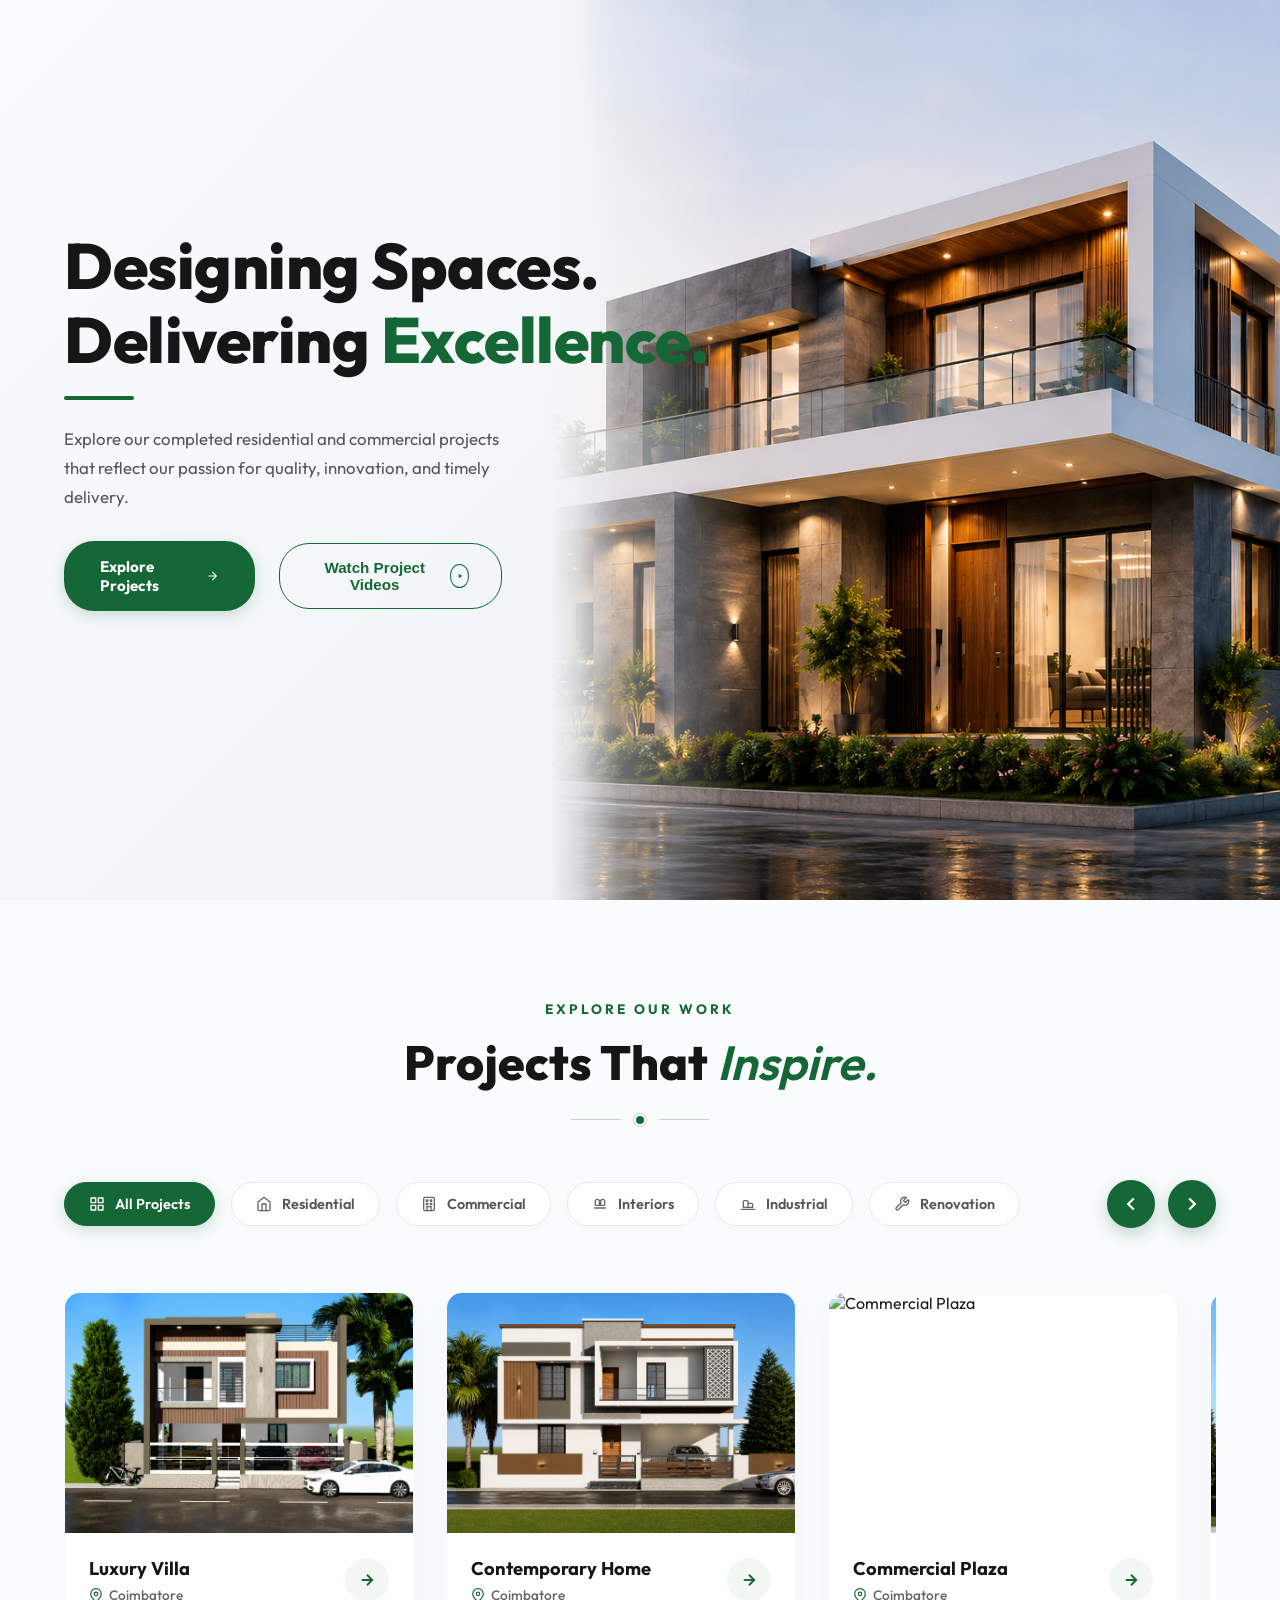
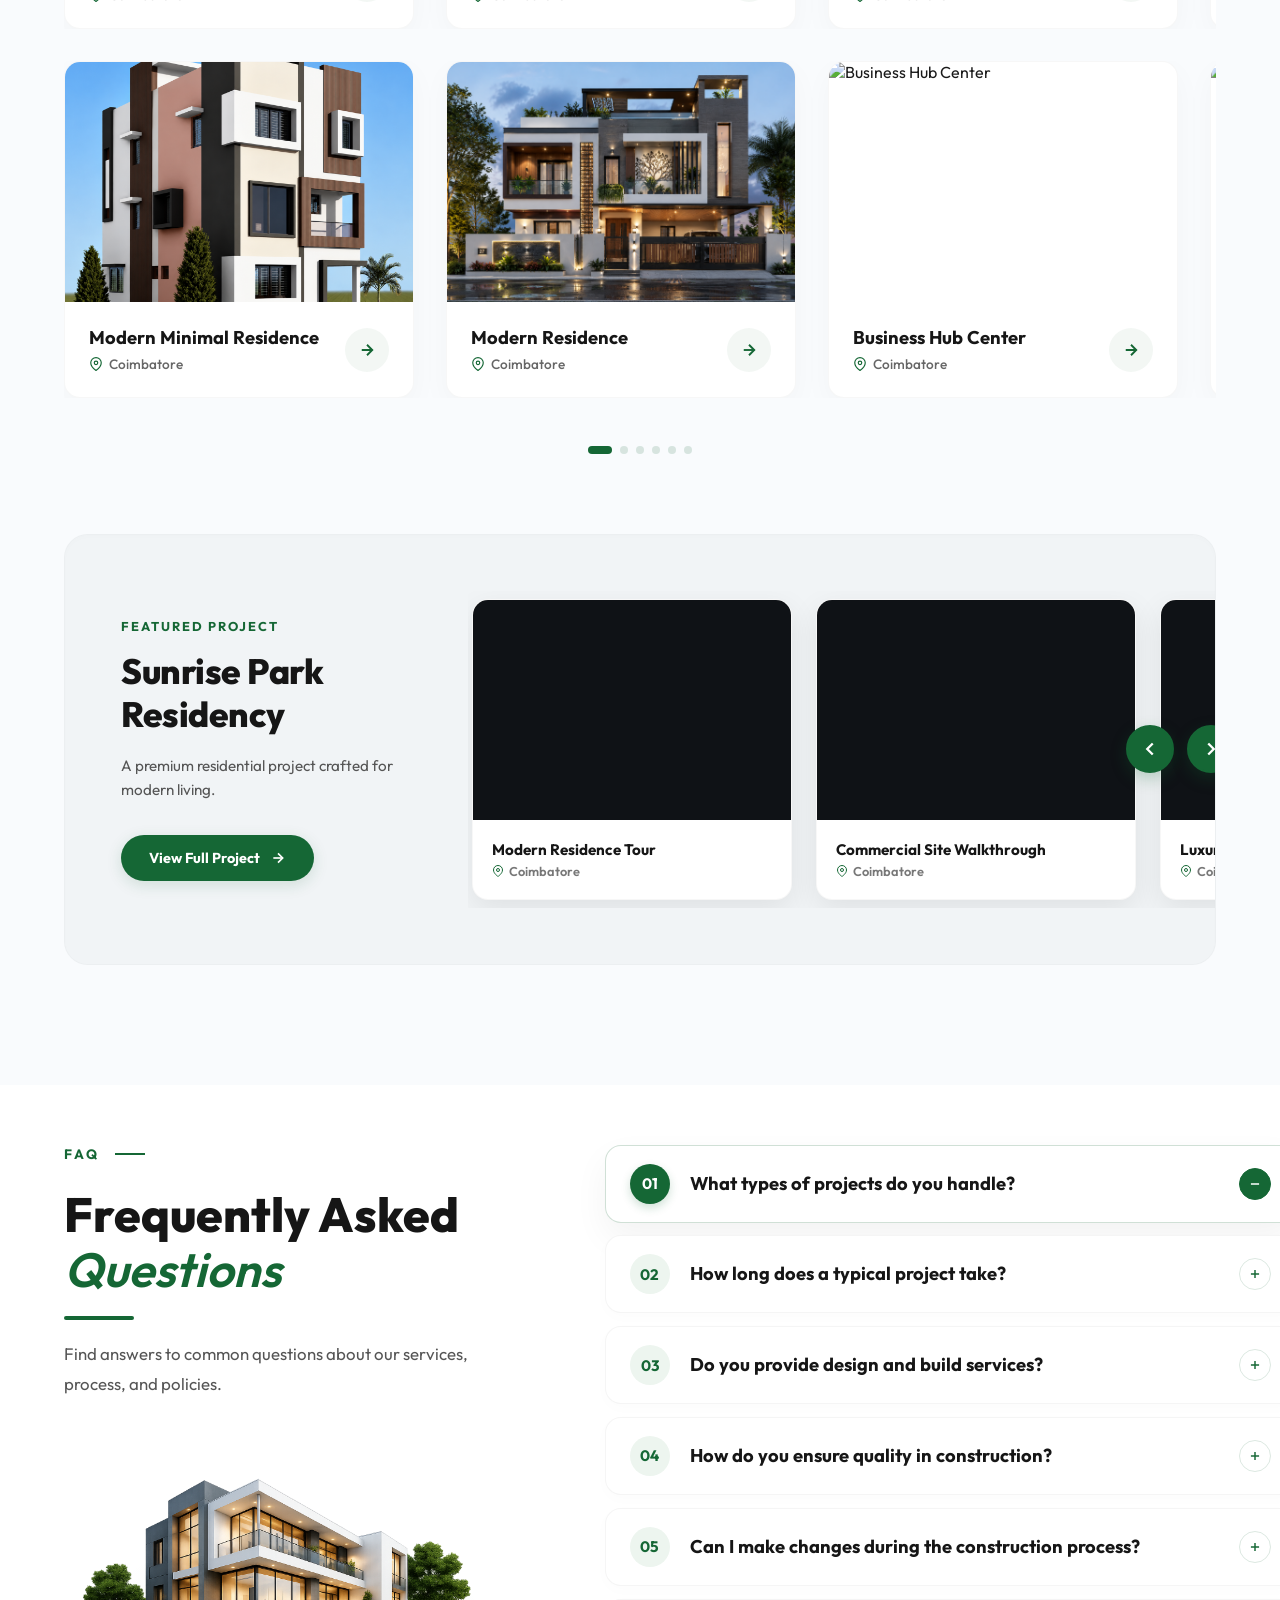
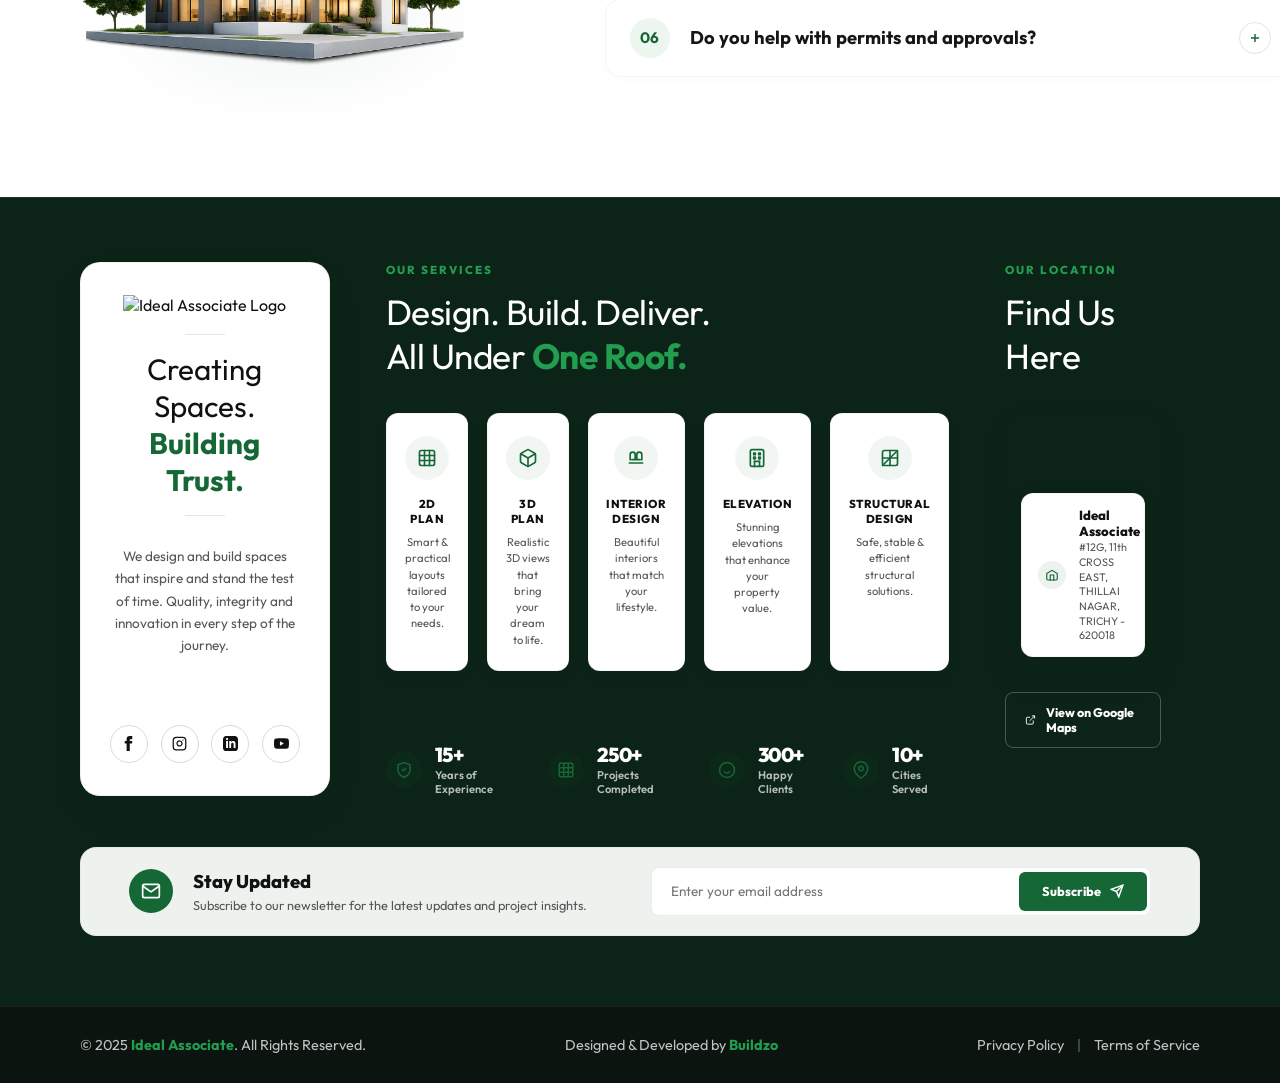
==== commit 55f638db: "Update code files and project hero image" ====
--- a/projects.html
+++ b/projects.html
@@ -134,83 +134,7 @@
 
       <!-- Right Column: Premium Image -->
       <div class="projects-hero-image-wrapper">
-        <img class="projects-hero-image" src="https://images.unsplash.com/photo-1600585154340-be6161a56a0c?auto=format&fit=crop&w=1200&q=80" alt="Luxury Modern Architecture Villa" />
-      </div>
-
-    </div>
-
-    <!-- Floating Statistics Card -->
-    <div class="projects-stats-card">
-      
-      <!-- Stat 1 -->
-      <div class="projects-stat-item">
-        <div class="projects-stat-icon-wrapper">
-          <!-- Building Outline Icon -->
-          <svg class="projects-stat-svg" viewBox="0 0 24 24" fill="none" stroke="currentColor" stroke-width="1.8" stroke-linecap="round" stroke-linejoin="round">
-            <rect x="3" y="3" width="18" height="18" rx="2" />
-            <line x1="9" y1="3" x2="9" y2="21" />
-            <line x1="15" y1="3" x2="15" y2="21" />
-            <line x1="3" y1="9" x2="21" y2="9" />
-            <line x1="3" y1="15" x2="21" y2="15" />
-          </svg>
-        </div>
-        <div class="projects-stat-info">
-          <div class="projects-stat-number">250+</div>
-          <div class="projects-stat-label">Projects Completed</div>
-        </div>
-      </div>
-
-      <div class="projects-stat-divider"></div>
-
-      <!-- Stat 2 -->
-      <div class="projects-stat-item">
-        <div class="projects-stat-icon-wrapper">
-          <!-- Happy Clients Icon -->
-          <svg class="projects-stat-svg" viewBox="0 0 24 24" fill="none" stroke="currentColor" stroke-width="1.8" stroke-linecap="round" stroke-linejoin="round">
-            <path d="M17 21v-2a4 4 0 0 0-4-4H5a4 4 0 0 0-4 4v2" />
-            <circle cx="9" cy="7" r="4" />
-            <path d="M23 21v-2a4 4 0 0 0-3-3.87" />
-            <path d="M16 3.13a4 4 0 0 1 0 7.75" />
-          </svg>
-        </div>
-        <div class="projects-stat-info">
-          <div class="projects-stat-number">300+</div>
-          <div class="projects-stat-label">Happy Clients</div>
-        </div>
-      </div>
-
-      <div class="projects-stat-divider"></div>
-
-      <!-- Stat 3 -->
-      <div class="projects-stat-item">
-        <div class="projects-stat-icon-wrapper">
-          <!-- Years Experience Icon (Award Badge) -->
-          <svg class="projects-stat-svg" viewBox="0 0 24 24" fill="none" stroke="currentColor" stroke-width="1.8" stroke-linecap="round" stroke-linejoin="round">
-            <circle cx="12" cy="8" r="7" />
-            <polyline points="8.21,13.89 7,23 12,20 17,23 15.79,13.88" />
-          </svg>
-        </div>
-        <div class="projects-stat-info">
-          <div class="projects-stat-number">15+</div>
-          <div class="projects-stat-label">Years Experience</div>
-        </div>
-      </div>
-
-      <div class="projects-stat-divider"></div>
-
-      <!-- Stat 4 -->
-      <div class="projects-stat-item">
-        <div class="projects-stat-icon-wrapper">
-          <!-- Cities Covered Icon (Map Pin) -->
-          <svg class="projects-stat-svg" viewBox="0 0 24 24" fill="none" stroke="currentColor" stroke-width="1.8" stroke-linecap="round" stroke-linejoin="round">
-            <path d="M21 10c0 7-9 13-9 13s-9-6-9-13a9 9 0 0 1 18 0z" />
-            <circle cx="12" cy="10" r="3" />
-          </svg>
-        </div>
-        <div class="projects-stat-info">
-          <div class="projects-stat-number">10+</div>
-          <div class="projects-stat-label">Cities Covered</div>
-        </div>
+        <img class="projects-hero-image" src="assets/project_hero.png" alt="JV Construction Project Hero" />
       </div>
 
     </div>
@@ -303,156 +227,524 @@
         </div>
       </div>
 
-      <!-- Project Cards Slider -->
-      <div class="project-cards-slider" id="showcase-slider">
+      <!-- Two-Row Marquee Showcase -->
+      <div class="showcase-marquee-wrapper" id="showcase-slider">
         
-        <!-- Card 1: Modern Villa -->
-        <div class="project-card" data-category="residential">
-          <div class="card-image-wrapper">
-            <img class="card-image" src="assets/Project Gallery/Luxury Villa.png" alt="Modern Villa at Coimbatore" />
-          </div>
-          <div class="card-info">
-            <div class="card-text-block">
-              <h3 class="card-title">Modern Villa</h3>
-              <div class="card-location-wrapper">
-                <svg class="loc-pin" viewBox="0 0 24 24" fill="none" stroke="currentColor" stroke-width="2">
-                  <path d="M21 10c0 7-9 13-9 13s-9-6-9-13a9 9 0 0 1 18 0z" />
-                  <circle cx="12" cy="10" r="3" />
-                </svg>
-                <span class="card-location">Coimbatore</span>
-              </div>
-            </div>
-            <a href="#" class="card-arrow-link" aria-label="View Project Details">
-              <svg viewBox="0 0 24 24" fill="none" stroke="currentColor" stroke-width="2.5">
-                <line x1="5" y1="12" x2="19" y2="12" />
-                <polyline points="12 5 19 12 12 19" />
-              </svg>
-            </a>
+        <!-- Row 1: Moving Left -->
+        <div class="showcase-marquee-row marquee-row-1" id="showcase-row-1">
+          <div class="marquee-content">
+            
+            <div class="project-card" data-category="residential">
+              <div class="card-image-wrapper">
+                <img class="card-image" src="assets/Project Gallery/Luxury Villa.png" alt="Luxury Villa" />
+              </div>
+              <div class="card-info">
+                <div class="card-text-block">
+                  <h3 class="card-title">Luxury Villa</h3>
+                  <div class="card-location-wrapper">
+                    <svg class="loc-pin" viewBox="0 0 24 24" fill="none" stroke="currentColor" stroke-width="2">
+                      <path d="M21 10c0 7-9 13-9 13s-9-6-9-13a9 9 0 0 1 18 0z" />
+                      <circle cx="12" cy="10" r="3" />
+                    </svg>
+                    <span class="card-location">Coimbatore</span>
+                  </div>
+                </div>
+                <a href="assets/Project Gallery/Luxury Villa.png" target="_blank" class="card-arrow-link" aria-label="View Project Details">
+                  <svg viewBox="0 0 24 24" fill="none" stroke="currentColor" stroke-width="2.5">
+                    <line x1="5" y1="12" x2="19" y2="12" />
+                    <polyline points="12 5 19 12 12 19" />
+                  </svg>
+                </a>
+              </div>
+            </div>
+
+            <div class="project-card" data-category="residential">
+              <div class="card-image-wrapper">
+                <img class="card-image" src="assets/Project Gallery/Contemporary Home.png" alt="Contemporary Home" />
+              </div>
+              <div class="card-info">
+                <div class="card-text-block">
+                  <h3 class="card-title">Contemporary Home</h3>
+                  <div class="card-location-wrapper">
+                    <svg class="loc-pin" viewBox="0 0 24 24" fill="none" stroke="currentColor" stroke-width="2">
+                      <path d="M21 10c0 7-9 13-9 13s-9-6-9-13a9 9 0 0 1 18 0z" />
+                      <circle cx="12" cy="10" r="3" />
+                    </svg>
+                    <span class="card-location">Coimbatore</span>
+                  </div>
+                </div>
+                <a href="assets/Project Gallery/Contemporary Home.png" target="_blank" class="card-arrow-link" aria-label="View Project Details">
+                  <svg viewBox="0 0 24 24" fill="none" stroke="currentColor" stroke-width="2.5">
+                    <line x1="5" y1="12" x2="19" y2="12" />
+                    <polyline points="12 5 19 12 12 19" />
+                  </svg>
+                </a>
+              </div>
+            </div>
+
+            <div class="project-card" data-category="commercial">
+              <div class="card-image-wrapper">
+                <img class="card-image" src="assets/Project Gallery/Commercial1.png" alt="Commercial Plaza" />
+              </div>
+              <div class="card-info">
+                <div class="card-text-block">
+                  <h3 class="card-title">Commercial Plaza</h3>
+                  <div class="card-location-wrapper">
+                    <svg class="loc-pin" viewBox="0 0 24 24" fill="none" stroke="currentColor" stroke-width="2">
+                      <path d="M21 10c0 7-9 13-9 13s-9-6-9-13a9 9 0 0 1 18 0z" />
+                      <circle cx="12" cy="10" r="3" />
+                    </svg>
+                    <span class="card-location">Coimbatore</span>
+                  </div>
+                </div>
+                <a href="assets/Project Gallery/Commercial1.png" target="_blank" class="card-arrow-link" aria-label="View Project Details">
+                  <svg viewBox="0 0 24 24" fill="none" stroke="currentColor" stroke-width="2.5">
+                    <line x1="5" y1="12" x2="19" y2="12" />
+                    <polyline points="12 5 19 12 12 19" />
+                  </svg>
+                </a>
+              </div>
+            </div>
+
+            <div class="project-card" data-category="interiors">
+              <div class="card-image-wrapper">
+                <img class="card-image" src="assets/Project Gallery/Elegant Interior.png" alt="Elegant Interior Design" />
+              </div>
+              <div class="card-info">
+                <div class="card-text-block">
+                  <h3 class="card-title">Elegant Interior</h3>
+                  <div class="card-location-wrapper">
+                    <svg class="loc-pin" viewBox="0 0 24 24" fill="none" stroke="currentColor" stroke-width="2">
+                      <path d="M21 10c0 7-9 13-9 13s-9-6-9-13a9 9 0 0 1 18 0z" />
+                      <circle cx="12" cy="10" r="3" />
+                    </svg>
+                    <span class="card-location">Coimbatore</span>
+                  </div>
+                </div>
+                <a href="assets/Project Gallery/Elegant Interior.png" target="_blank" class="card-arrow-link" aria-label="View Project Details">
+                  <svg viewBox="0 0 24 24" fill="none" stroke="currentColor" stroke-width="2.5">
+                    <line x1="5" y1="12" x2="19" y2="12" />
+                    <polyline points="12 5 19 12 12 19" />
+                  </svg>
+                </a>
+              </div>
+            </div>
+
+            <div class="project-card" data-category="industrial">
+              <div class="card-image-wrapper">
+                <img class="card-image" src="assets/Project Gallery/Industrial1.png" alt="Industrial Logistics Facility" />
+              </div>
+              <div class="card-info">
+                <div class="card-text-block">
+                  <h3 class="card-title">Industrial Logistics Facility</h3>
+                  <div class="card-location-wrapper">
+                    <svg class="loc-pin" viewBox="0 0 24 24" fill="none" stroke="currentColor" stroke-width="2">
+                      <path d="M21 10c0 7-9 13-9 13s-9-6-9-13a9 9 0 0 1 18 0z" />
+                      <circle cx="12" cy="10" r="3" />
+                    </svg>
+                    <span class="card-location">Erode</span>
+                  </div>
+                </div>
+                <a href="assets/Project Gallery/Industrial1.png" target="_blank" class="card-arrow-link" aria-label="View Project Details">
+                  <svg viewBox="0 0 24 24" fill="none" stroke="currentColor" stroke-width="2.5">
+                    <line x1="5" y1="12" x2="19" y2="12" />
+                    <polyline points="12 5 19 12 12 19" />
+                  </svg>
+                </a>
+              </div>
+            </div>
+
+            <div class="project-card" data-category="renovation">
+              <div class="card-image-wrapper">
+                <img class="card-image" src="assets/Project Gallery/renovation1.png" alt="Heritage Villa Restoration" />
+              </div>
+              <div class="card-info">
+                <div class="card-text-block">
+                  <h3 class="card-title">Heritage Villa Restoration</h3>
+                  <div class="card-location-wrapper">
+                    <svg class="loc-pin" viewBox="0 0 24 24" fill="none" stroke="currentColor" stroke-width="2">
+                      <path d="M21 10c0 7-9 13-9 13s-9-6-9-13a9 9 0 0 1 18 0z" />
+                      <circle cx="12" cy="10" r="3" />
+                    </svg>
+                    <span class="card-location">Coimbatore</span>
+                  </div>
+                </div>
+                <a href="assets/Project Gallery/renovation1.png" target="_blank" class="card-arrow-link" aria-label="View Project Details">
+                  <svg viewBox="0 0 24 24" fill="none" stroke="currentColor" stroke-width="2.5">
+                    <line x1="5" y1="12" x2="19" y2="12" />
+                    <polyline points="12 5 19 12 12 19" />
+                  </svg>
+                </a>
+              </div>
+            </div>
+
+            <div class="project-card" data-category="residential">
+              <div class="card-image-wrapper">
+                <img class="card-image" src="assets/Project Gallery/Minimal Residence.png" alt="Minimal Residence" />
+              </div>
+              <div class="card-info">
+                <div class="card-text-block">
+                  <h3 class="card-title">Minimal Residence</h3>
+                  <div class="card-location-wrapper">
+                    <svg class="loc-pin" viewBox="0 0 24 24" fill="none" stroke="currentColor" stroke-width="2">
+                      <path d="M21 10c0 7-9 13-9 13s-9-6-9-13a9 9 0 0 1 18 0z" />
+                      <circle cx="12" cy="10" r="3" />
+                    </svg>
+                    <span class="card-location">Tirupur</span>
+                  </div>
+                </div>
+                <a href="assets/Project Gallery/Minimal Residence.png" target="_blank" class="card-arrow-link" aria-label="View Project Details">
+                  <svg viewBox="0 0 24 24" fill="none" stroke="currentColor" stroke-width="2.5">
+                    <line x1="5" y1="12" x2="19" y2="12" />
+                    <polyline points="12 5 19 12 12 19" />
+                  </svg>
+                </a>
+              </div>
+            </div>
+
+            <div class="project-card" data-category="interiors">
+              <div class="card-image-wrapper">
+                <img class="card-image" src="assets/Project Gallery/Interiors1.png" alt="Modern Living Interior" />
+              </div>
+              <div class="card-info">
+                <div class="card-text-block">
+                  <h3 class="card-title">Modern Living Interior</h3>
+                  <div class="card-location-wrapper">
+                    <svg class="loc-pin" viewBox="0 0 24 24" fill="none" stroke="currentColor" stroke-width="2">
+                      <path d="M21 10c0 7-9 13-9 13s-9-6-9-13a9 9 0 0 1 18 0z" />
+                      <circle cx="12" cy="10" r="3" />
+                    </svg>
+                    <span class="card-location">Coimbatore</span>
+                  </div>
+                </div>
+                <a href="assets/Project Gallery/Interiors1.png" target="_blank" class="card-arrow-link" aria-label="View Project Details">
+                  <svg viewBox="0 0 24 24" fill="none" stroke="currentColor" stroke-width="2.5">
+                    <line x1="5" y1="12" x2="19" y2="12" />
+                    <polyline points="12 5 19 12 12 19" />
+                  </svg>
+                </a>
+              </div>
+            </div>
+
+            <div class="project-card" data-category="industrial">
+              <div class="card-image-wrapper">
+                <img class="card-image" src="assets/Project Gallery/Industrial2.png" alt="Smart Manufacturing Unit" />
+              </div>
+              <div class="card-info">
+                <div class="card-text-block">
+                  <h3 class="card-title">Manufacturing Unit</h3>
+                  <div class="card-location-wrapper">
+                    <svg class="loc-pin" viewBox="0 0 24 24" fill="none" stroke="currentColor" stroke-width="2">
+                      <path d="M21 10c0 7-9 13-9 13s-9-6-9-13a9 9 0 0 1 18 0z" />
+                      <circle cx="12" cy="10" r="3" />
+                    </svg>
+                    <span class="card-location">Coimbatore</span>
+                  </div>
+                </div>
+                <a href="assets/Project Gallery/Industrial2.png" target="_blank" class="card-arrow-link" aria-label="View Project Details">
+                  <svg viewBox="0 0 24 24" fill="none" stroke="currentColor" stroke-width="2.5">
+                    <line x1="5" y1="12" x2="19" y2="12" />
+                    <polyline points="12 5 19 12 12 19" />
+                  </svg>
+                </a>
+              </div>
+            </div>
+
+            <div class="project-card" data-category="renovation">
+              <div class="card-image-wrapper">
+                <img class="card-image" src="assets/Project Gallery/renovation2.png" alt="Facade Modernization" />
+              </div>
+              <div class="card-info">
+                <div class="card-text-block">
+                  <h3 class="card-title">Facade Modernization</h3>
+                  <div class="card-location-wrapper">
+                    <svg class="loc-pin" viewBox="0 0 24 24" fill="none" stroke="currentColor" stroke-width="2">
+                      <path d="M21 10c0 7-9 13-9 13s-9-6-9-13a9 9 0 0 1 18 0z" />
+                      <circle cx="12" cy="10" r="3" />
+                    </svg>
+                    <span class="card-location">Coimbatore</span>
+                  </div>
+                </div>
+                <a href="assets/Project Gallery/renovation2.png" target="_blank" class="card-arrow-link" aria-label="View Project Details">
+                  <svg viewBox="0 0 24 24" fill="none" stroke="currentColor" stroke-width="2.5">
+                    <line x1="5" y1="12" x2="19" y2="12" />
+                    <polyline points="12 5 19 12 12 19" />
+                  </svg>
+                </a>
+              </div>
+            </div>
+
           </div>
         </div>
 
-        <!-- Card 2: Luxury Row House -->
-        <div class="project-card" data-category="residential">
-          <div class="card-image-wrapper">
-            <img class="card-image" src="assets/Project Gallery/Minimal Residence.png" alt="Luxury Row House at Tirupur" />
-          </div>
-          <div class="card-info">
-            <div class="card-text-block">
-              <h3 class="card-title">Luxury Row House</h3>
-              <div class="card-location-wrapper">
-                <svg class="loc-pin" viewBox="0 0 24 24" fill="none" stroke="currentColor" stroke-width="2">
-                  <path d="M21 10c0 7-9 13-9 13s-9-6-9-13a9 9 0 0 1 18 0z" />
-                  <circle cx="12" cy="10" r="3" />
-                </svg>
-                <span class="card-location">Tirupur</span>
-              </div>
-            </div>
-            <a href="#" class="card-arrow-link" aria-label="View Project Details">
-              <svg viewBox="0 0 24 24" fill="none" stroke="currentColor" stroke-width="2.5">
-                <line x1="5" y1="12" x2="19" y2="12" />
-                <polyline points="12 5 19 12 12 19" />
-              </svg>
-            </a>
-          </div>
-        </div>
-
-        <!-- Card 3: Greenway Apartments -->
-        <div class="project-card" data-category="commercial">
-          <div class="card-image-wrapper">
-            <img class="card-image" src="https://images.unsplash.com/photo-1545324418-cc1a3fa10c00?auto=format&fit=crop&w=600&q=80" alt="Greenway Apartments at Coimbatore" />
-          </div>
-          <div class="card-info">
-            <div class="card-text-block">
-              <h3 class="card-title">Greenway Apartments</h3>
-              <div class="card-location-wrapper">
-                <svg class="loc-pin" viewBox="0 0 24 24" fill="none" stroke="currentColor" stroke-width="2">
-                  <path d="M21 10c0 7-9 13-9 13s-9-6-9-13a9 9 0 0 1 18 0z" />
-                  <circle cx="12" cy="10" r="3" />
-                </svg>
-                <span class="card-location">Coimbatore</span>
-              </div>
-            </div>
-            <a href="#" class="card-arrow-link" aria-label="View Project Details">
-              <svg viewBox="0 0 24 24" fill="none" stroke="currentColor" stroke-width="2.5">
-                <line x1="5" y1="12" x2="19" y2="12" />
-                <polyline points="12 5 19 12 12 19" />
-              </svg>
-            </a>
-          </div>
-        </div>
-
-        <!-- Card 4: Warehouse Complex -->
-        <div class="project-card" data-category="industrial">
-          <div class="card-image-wrapper">
-            <img class="card-image" src="https://images.unsplash.com/photo-1586528116311-ad8dd3c8310d?auto=format&fit=crop&w=600&q=80" alt="Warehouse Complex at Erode" />
-          </div>
-          <div class="card-info">
-            <div class="card-text-block">
-              <h3 class="card-title">Warehouse Complex</h3>
-              <div class="card-location-wrapper">
-                <svg class="loc-pin" viewBox="0 0 24 24" fill="none" stroke="currentColor" stroke-width="2">
-                  <path d="M21 10c0 7-9 13-9 13s-9-6-9-13a9 9 0 0 1 18 0z" />
-                  <circle cx="12" cy="10" r="3" />
-                </svg>
-                <span class="card-location">Erode</span>
-              </div>
-            </div>
-            <a href="#" class="card-arrow-link" aria-label="View Project Details">
-              <svg viewBox="0 0 24 24" fill="none" stroke="currentColor" stroke-width="2.5">
-                <line x1="5" y1="12" x2="19" y2="12" />
-                <polyline points="12 5 19 12 12 19" />
-              </svg>
-            </a>
-          </div>
-        </div>
-
-        <!-- Card 5: Luxury Interior Design -->
-        <div class="project-card" data-category="interiors">
-          <div class="card-image-wrapper">
-            <img class="card-image" src="assets/Project Gallery/Elegant Interior.png" alt="Luxury Interior Design at Coimbatore" />
-          </div>
-          <div class="card-info">
-            <div class="card-text-block">
-              <h3 class="card-title">Luxury Interior Design</h3>
-              <div class="card-location-wrapper">
-                <svg class="loc-pin" viewBox="0 0 24 24" fill="none" stroke="currentColor" stroke-width="2">
-                  <path d="M21 10c0 7-9 13-9 13s-9-6-9-13a9 9 0 0 1 18 0z" />
-                  <circle cx="12" cy="10" r="3" />
-                </svg>
-                <span class="card-location">Coimbatore</span>
-              </div>
-            </div>
-            <a href="#" class="card-arrow-link" aria-label="View Project Details">
-              <svg viewBox="0 0 24 24" fill="none" stroke="currentColor" stroke-width="2.5">
-                <line x1="5" y1="12" x2="19" y2="12" />
-                <polyline points="12 5 19 12 12 19" />
-              </svg>
-            </a>
-          </div>
-        </div>
-
-        <!-- Card 6: Renovation Project -->
-        <div class="project-card" data-category="renovation">
-          <div class="card-image-wrapper">
-            <img class="card-image" src="https://images.unsplash.com/photo-1503387762-592dedb8267e?auto=format&fit=crop&w=600&q=80" alt="Renovation Project at Coimbatore" />
-          </div>
-          <div class="card-info">
-            <div class="card-text-block">
-              <h3 class="card-title">Renovation Project</h3>
-              <div class="card-location-wrapper">
-                <svg class="loc-pin" viewBox="0 0 24 24" fill="none" stroke="currentColor" stroke-width="2">
-                  <path d="M21 10c0 7-9 13-9 13s-9-6-9-13a9 9 0 0 1 18 0z" />
-                  <circle cx="12" cy="10" r="3" />
-                </svg>
-                <span class="card-location">Coimbatore</span>
-              </div>
-            </div>
-            <a href="#" class="card-arrow-link" aria-label="View Project Details">
-              <svg viewBox="0 0 24 24" fill="none" stroke="currentColor" stroke-width="2.5">
-                <line x1="5" y1="12" x2="19" y2="12" />
-                <polyline points="12 5 19 12 12 19" />
-              </svg>
-            </a>
+        <!-- Row 2: Moving Right (Opposite Direction) -->
+        <div class="showcase-marquee-row marquee-row-2" id="showcase-row-2">
+          <div class="marquee-content">
+
+            <div class="project-card" data-category="residential">
+              <div class="card-image-wrapper">
+                <img class="card-image" src="assets/Project Gallery/Minimal Residence1.png" alt="Modern Minimal Residence" />
+              </div>
+              <div class="card-info">
+                <div class="card-text-block">
+                  <h3 class="card-title">Modern Minimal Residence</h3>
+                  <div class="card-location-wrapper">
+                    <svg class="loc-pin" viewBox="0 0 24 24" fill="none" stroke="currentColor" stroke-width="2">
+                      <path d="M21 10c0 7-9 13-9 13s-9-6-9-13a9 9 0 0 1 18 0z" />
+                      <circle cx="12" cy="10" r="3" />
+                    </svg>
+                    <span class="card-location">Coimbatore</span>
+                  </div>
+                </div>
+                <a href="assets/Project Gallery/Minimal Residence1.png" target="_blank" class="card-arrow-link" aria-label="View Project Details">
+                  <svg viewBox="0 0 24 24" fill="none" stroke="currentColor" stroke-width="2.5">
+                    <line x1="5" y1="12" x2="19" y2="12" />
+                    <polyline points="12 5 19 12 12 19" />
+                  </svg>
+                </a>
+              </div>
+            </div>
+
+            <div class="project-card" data-category="residential">
+              <div class="card-image-wrapper">
+                <img class="card-image" src="assets/Project Gallery/Modern Residence.png" alt="Modern Residence" />
+              </div>
+              <div class="card-info">
+                <div class="card-text-block">
+                  <h3 class="card-title">Modern Residence</h3>
+                  <div class="card-location-wrapper">
+                    <svg class="loc-pin" viewBox="0 0 24 24" fill="none" stroke="currentColor" stroke-width="2">
+                      <path d="M21 10c0 7-9 13-9 13s-9-6-9-13a9 9 0 0 1 18 0z" />
+                      <circle cx="12" cy="10" r="3" />
+                    </svg>
+                    <span class="card-location">Coimbatore</span>
+                  </div>
+                </div>
+                <a href="assets/Project Gallery/Modern Residence.png" target="_blank" class="card-arrow-link" aria-label="View Project Details">
+                  <svg viewBox="0 0 24 24" fill="none" stroke="currentColor" stroke-width="2.5">
+                    <line x1="5" y1="12" x2="19" y2="12" />
+                    <polyline points="12 5 19 12 12 19" />
+                  </svg>
+                </a>
+              </div>
+            </div>
+
+            <div class="project-card" data-category="commercial">
+              <div class="card-image-wrapper">
+                <img class="card-image" src="assets/Project Gallery/commerical 2.png" alt="Business Hub Center" />
+              </div>
+              <div class="card-info">
+                <div class="card-text-block">
+                  <h3 class="card-title">Business Hub Center</h3>
+                  <div class="card-location-wrapper">
+                    <svg class="loc-pin" viewBox="0 0 24 24" fill="none" stroke="currentColor" stroke-width="2">
+                      <path d="M21 10c0 7-9 13-9 13s-9-6-9-13a9 9 0 0 1 18 0z" />
+                      <circle cx="12" cy="10" r="3" />
+                    </svg>
+                    <span class="card-location">Coimbatore</span>
+                  </div>
+                </div>
+                <a href="assets/Project Gallery/commerical 2.png" target="_blank" class="card-arrow-link" aria-label="View Project Details">
+                  <svg viewBox="0 0 24 24" fill="none" stroke="currentColor" stroke-width="2.5">
+                    <line x1="5" y1="12" x2="19" y2="12" />
+                    <polyline points="12 5 19 12 12 19" />
+                  </svg>
+                </a>
+              </div>
+            </div>
+
+            <div class="project-card" data-category="commercial">
+              <div class="card-image-wrapper">
+                <img class="card-image" src="assets/Project Gallery/commerical 3.png" alt="Corporate Towers" />
+              </div>
+              <div class="card-info">
+                <div class="card-text-block">
+                  <h3 class="card-title">Corporate Towers</h3>
+                  <div class="card-location-wrapper">
+                    <svg class="loc-pin" viewBox="0 0 24 24" fill="none" stroke="currentColor" stroke-width="2">
+                      <path d="M21 10c0 7-9 13-9 13s-9-6-9-13a9 9 0 0 1 18 0z" />
+                      <circle cx="12" cy="10" r="3" />
+                    </svg>
+                    <span class="card-location">Erode</span>
+                  </div>
+                </div>
+                <a href="assets/Project Gallery/commerical 3.png" target="_blank" class="card-arrow-link" aria-label="View Project Details">
+                  <svg viewBox="0 0 24 24" fill="none" stroke="currentColor" stroke-width="2.5">
+                    <line x1="5" y1="12" x2="19" y2="12" />
+                    <polyline points="12 5 19 12 12 19" />
+                  </svg>
+                </a>
+              </div>
+            </div>
+
+            <div class="project-card" data-category="interiors">
+              <div class="card-image-wrapper">
+                <img class="card-image" src="assets/Project Gallery/Interiors2.png" alt="Luxury Master Suite Interior" />
+              </div>
+              <div class="card-info">
+                <div class="card-text-block">
+                  <h3 class="card-title">Luxury Master Suite</h3>
+                  <div class="card-location-wrapper">
+                    <svg class="loc-pin" viewBox="0 0 24 24" fill="none" stroke="currentColor" stroke-width="2">
+                      <path d="M21 10c0 7-9 13-9 13s-9-6-9-13a9 9 0 0 1 18 0z" />
+                      <circle cx="12" cy="10" r="3" />
+                    </svg>
+                    <span class="card-location">Tirupur</span>
+                  </div>
+                </div>
+                <a href="assets/Project Gallery/Interiors2.png" target="_blank" class="card-arrow-link" aria-label="View Project Details">
+                  <svg viewBox="0 0 24 24" fill="none" stroke="currentColor" stroke-width="2.5">
+                    <line x1="5" y1="12" x2="19" y2="12" />
+                    <polyline points="12 5 19 12 12 19" />
+                  </svg>
+                </a>
+              </div>
+            </div>
+
+            <div class="project-card" data-category="interiors">
+              <div class="card-image-wrapper">
+                <img class="card-image" src="assets/Project Gallery/Interiors3.png" alt="Contemporary Kitchen & Dining" />
+              </div>
+              <div class="card-info">
+                <div class="card-text-block">
+                  <h3 class="card-title">Kitchen & Dining Interior</h3>
+                  <div class="card-location-wrapper">
+                    <svg class="loc-pin" viewBox="0 0 24 24" fill="none" stroke="currentColor" stroke-width="2">
+                      <path d="M21 10c0 7-9 13-9 13s-9-6-9-13a9 9 0 0 1 18 0z" />
+                      <circle cx="12" cy="10" r="3" />
+                    </svg>
+                    <span class="card-location">Coimbatore</span>
+                  </div>
+                </div>
+                <a href="assets/Project Gallery/Interiors3.png" target="_blank" class="card-arrow-link" aria-label="View Project Details">
+                  <svg viewBox="0 0 24 24" fill="none" stroke="currentColor" stroke-width="2.5">
+                    <line x1="5" y1="12" x2="19" y2="12" />
+                    <polyline points="12 5 19 12 12 19" />
+                  </svg>
+                </a>
+              </div>
+            </div>
+
+            <div class="project-card" data-category="interiors">
+              <div class="card-image-wrapper">
+                <img class="card-image" src="assets/Project Gallery/Interiors4.png" alt="Bespoke Executive Office Interior" />
+              </div>
+              <div class="card-info">
+                <div class="card-text-block">
+                  <h3 class="card-title">Executive Office Interior</h3>
+                  <div class="card-location-wrapper">
+                    <svg class="loc-pin" viewBox="0 0 24 24" fill="none" stroke="currentColor" stroke-width="2">
+                      <path d="M21 10c0 7-9 13-9 13s-9-6-9-13a9 9 0 0 1 18 0z" />
+                      <circle cx="12" cy="10" r="3" />
+                    </svg>
+                    <span class="card-location">Coimbatore</span>
+                  </div>
+                </div>
+                <a href="assets/Project Gallery/Interiors4.png" target="_blank" class="card-arrow-link" aria-label="View Project Details">
+                  <svg viewBox="0 0 24 24" fill="none" stroke="currentColor" stroke-width="2.5">
+                    <line x1="5" y1="12" x2="19" y2="12" />
+                    <polyline points="12 5 19 12 12 19" />
+                  </svg>
+                </a>
+              </div>
+            </div>
+
+            <div class="project-card" data-category="industrial">
+              <div class="card-image-wrapper">
+                <img class="card-image" src="assets/Project Gallery/Industrial3.png" alt="Warehouse Complex" />
+              </div>
+              <div class="card-info">
+                <div class="card-text-block">
+                  <h3 class="card-title">Warehouse Complex</h3>
+                  <div class="card-location-wrapper">
+                    <svg class="loc-pin" viewBox="0 0 24 24" fill="none" stroke="currentColor" stroke-width="2">
+                      <path d="M21 10c0 7-9 13-9 13s-9-6-9-13a9 9 0 0 1 18 0z" />
+                      <circle cx="12" cy="10" r="3" />
+                    </svg>
+                    <span class="card-location">Tirupur</span>
+                  </div>
+                </div>
+                <a href="assets/Project Gallery/Industrial3.png" target="_blank" class="card-arrow-link" aria-label="View Project Details">
+                  <svg viewBox="0 0 24 24" fill="none" stroke="currentColor" stroke-width="2.5">
+                    <line x1="5" y1="12" x2="19" y2="12" />
+                    <polyline points="12 5 19 12 12 19" />
+                  </svg>
+                </a>
+              </div>
+            </div>
+
+            <div class="project-card" data-category="industrial">
+              <div class="card-image-wrapper">
+                <img class="card-image" src="assets/Project Gallery/Industrial4.png" alt="Industrial Processing Plant" />
+              </div>
+              <div class="card-info">
+                <div class="card-text-block">
+                  <h3 class="card-title">Processing Plant Shed</h3>
+                  <div class="card-location-wrapper">
+                    <svg class="loc-pin" viewBox="0 0 24 24" fill="none" stroke="currentColor" stroke-width="2">
+                      <path d="M21 10c0 7-9 13-9 13s-9-6-9-13a9 9 0 0 1 18 0z" />
+                      <circle cx="12" cy="10" r="3" />
+                    </svg>
+                    <span class="card-location">Coimbatore</span>
+                  </div>
+                </div>
+                <a href="assets/Project Gallery/Industrial4.png" target="_blank" class="card-arrow-link" aria-label="View Project Details">
+                  <svg viewBox="0 0 24 24" fill="none" stroke="currentColor" stroke-width="2.5">
+                    <line x1="5" y1="12" x2="19" y2="12" />
+                    <polyline points="12 5 19 12 12 19" />
+                  </svg>
+                </a>
+              </div>
+            </div>
+
+            <div class="project-card" data-category="renovation">
+              <div class="card-image-wrapper">
+                <img class="card-image" src="assets/Project Gallery/renovation3.png" alt="Commercial Building Refurbishment" />
+              </div>
+              <div class="card-info">
+                <div class="card-text-block">
+                  <h3 class="card-title">Building Refurbishment</h3>
+                  <div class="card-location-wrapper">
+                    <svg class="loc-pin" viewBox="0 0 24 24" fill="none" stroke="currentColor" stroke-width="2">
+                      <path d="M21 10c0 7-9 13-9 13s-9-6-9-13a9 9 0 0 1 18 0z" />
+                      <circle cx="12" cy="10" r="3" />
+                    </svg>
+                    <span class="card-location">Tirupur</span>
+                  </div>
+                </div>
+                <a href="assets/Project Gallery/renovation3.png" target="_blank" class="card-arrow-link" aria-label="View Project Details">
+                  <svg viewBox="0 0 24 24" fill="none" stroke="currentColor" stroke-width="2.5">
+                    <line x1="5" y1="12" x2="19" y2="12" />
+                    <polyline points="12 5 19 12 12 19" />
+                  </svg>
+                </a>
+              </div>
+            </div>
+
+            <div class="project-card" data-category="renovation">
+              <div class="card-image-wrapper">
+                <img class="card-image" src="assets/Project Gallery/renovation4.png" alt="Complete Structural Redesign" />
+              </div>
+              <div class="card-info">
+                <div class="card-text-block">
+                  <h3 class="card-title">Structural Transformation</h3>
+                  <div class="card-location-wrapper">
+                    <svg class="loc-pin" viewBox="0 0 24 24" fill="none" stroke="currentColor" stroke-width="2">
+                      <path d="M21 10c0 7-9 13-9 13s-9-6-9-13a9 9 0 0 1 18 0z" />
+                      <circle cx="12" cy="10" r="3" />
+                    </svg>
+                    <span class="card-location">Coimbatore</span>
+                  </div>
+                </div>
+                <a href="assets/Project Gallery/renovation4.png" target="_blank" class="card-arrow-link" aria-label="View Project Details">
+                  <svg viewBox="0 0 24 24" fill="none" stroke="currentColor" stroke-width="2.5">
+                    <line x1="5" y1="12" x2="19" y2="12" />
+                    <polyline points="12 5 19 12 12 19" />
+                  </svg>
+                </a>
+              </div>
+            </div>
+
           </div>
         </div>
 
@@ -492,20 +784,23 @@
           <div class="featured-slider-wrapper">
             <div class="featured-cards-slider" id="featured-video-slider">
               
-              <!-- Video Preview Card 1 -->
-              <div class="video-preview-card" data-video-url="https://player.vimeo.com/video/352219760?autoplay=1&muted=0&loop=1">
+              <!-- Video Card 1 -->
+              <div class="video-preview-card" data-video-file="assets/videos/1.MOV">
                 <div class="video-thumbnail-wrapper">
-                  <img class="video-thumbnail" src="assets/Project Gallery/Contemporary Home.png" alt="Project Overview Walkthrough Thumbnail" />
-                  <div class="video-play-overlay">
-                    <span class="video-play-icon-wrapper">
-                      <svg viewBox="0 0 24 24" xmlns="http://www.w3.org/2000/svg">
-                        <polygon points="8,5 19,12 8,19" fill="currentColor" />
-                      </svg>
+                  <video class="featured-video-player" autoplay loop muted playsinline preload="metadata">
+                    <source src="assets/videos/1.MOV" type="video/quicktime">
+                    <source src="assets/videos/1.MOV" type="video/mp4">
+                    Your browser does not support HTML5 video.
+                  </video>
+                  <div class="video-hover-overlay">
+                    <span class="click-to-view-badge">
+                      <svg viewBox="0 0 24 24" fill="currentColor"><polygon points="8,5 19,12 8,19"/></svg>
+                      Click to View
                     </span>
                   </div>
                 </div>
                 <div class="video-card-info">
-                  <h4 class="video-card-title">Project Overview</h4>
+                  <h4 class="video-card-title">Modern Residence Tour</h4>
                   <div class="video-card-location">
                     <svg class="loc-pin" viewBox="0 0 24 24" fill="none" stroke="currentColor" stroke-width="2">
                       <path d="M21 10c0 7-9 13-9 13s-9-6-9-13a9 9 0 0 1 18 0z" />
@@ -516,20 +811,22 @@
                 </div>
               </div>
 
-              <!-- Video Preview Card 2 -->
-              <div class="video-preview-card" data-video-url="https://player.vimeo.com/video/343276686?autoplay=1&muted=0&loop=1">
+              <!-- Video Card 2 -->
+              <div class="video-preview-card" data-video-file="assets/videos/2.mp4">
                 <div class="video-thumbnail-wrapper">
-                  <img class="video-thumbnail" src="https://images.unsplash.com/photo-1576013551627-0cc20b96c2a7?auto=format&fit=crop&w=600&q=80" alt="Clubhouse Tour Walkthrough Thumbnail" />
-                  <div class="video-play-overlay">
-                    <span class="video-play-icon-wrapper">
-                      <svg viewBox="0 0 24 24" xmlns="http://www.w3.org/2000/svg">
-                        <polygon points="8,5 19,12 8,19" fill="currentColor" />
-                      </svg>
+                  <video class="featured-video-player" autoplay loop muted playsinline preload="metadata">
+                    <source src="assets/videos/2.mp4" type="video/mp4">
+                    Your browser does not support HTML5 video.
+                  </video>
+                  <div class="video-hover-overlay">
+                    <span class="click-to-view-badge">
+                      <svg viewBox="0 0 24 24" fill="currentColor"><polygon points="8,5 19,12 8,19"/></svg>
+                      Click to View
                     </span>
                   </div>
                 </div>
                 <div class="video-card-info">
-                  <h4 class="video-card-title">Clubhouse Tour</h4>
+                  <h4 class="video-card-title">Commercial Site Walkthrough</h4>
                   <div class="video-card-location">
                     <svg class="loc-pin" viewBox="0 0 24 24" fill="none" stroke="currentColor" stroke-width="2">
                       <path d="M21 10c0 7-9 13-9 13s-9-6-9-13a9 9 0 0 1 18 0z" />
@@ -540,20 +837,22 @@
                 </div>
               </div>
 
-              <!-- Video Preview Card 3 -->
-              <div class="video-preview-card" data-video-url="https://player.vimeo.com/video/285573456?autoplay=1&muted=0&loop=1">
+              <!-- Video Card 3 -->
+              <div class="video-preview-card" data-video-file="assets/videos/3.mp4">
                 <div class="video-thumbnail-wrapper">
-                  <img class="video-thumbnail" src="assets/Project Gallery/Elegant Interior.png" alt="Interior Walkthrough Thumbnail" />
-                  <div class="video-play-overlay">
-                    <span class="video-play-icon-wrapper">
-                      <svg viewBox="0 0 24 24" xmlns="http://www.w3.org/2000/svg">
-                        <polygon points="8,5 19,12 8,19" fill="currentColor" />
-                      </svg>
+                  <video class="featured-video-player" autoplay loop muted playsinline preload="metadata">
+                    <source src="assets/videos/3.mp4" type="video/mp4">
+                    Your browser does not support HTML5 video.
+                  </video>
+                  <div class="video-hover-overlay">
+                    <span class="click-to-view-badge">
+                      <svg viewBox="0 0 24 24" fill="currentColor"><polygon points="8,5 19,12 8,19"/></svg>
+                      Click to View
                     </span>
                   </div>
                 </div>
                 <div class="video-card-info">
-                  <h4 class="video-card-title">Interior Walkthrough</h4>
+                  <h4 class="video-card-title">Luxury Villa Aerial View</h4>
                   <div class="video-card-location">
                     <svg class="loc-pin" viewBox="0 0 24 24" fill="none" stroke="currentColor" stroke-width="2">
                       <path d="M21 10c0 7-9 13-9 13s-9-6-9-13a9 9 0 0 1 18 0z" />
@@ -564,39 +863,17 @@
                 </div>
               </div>
 
-              <!-- Video Preview Card 4 -->
-              <div class="video-preview-card" data-video-url="https://player.vimeo.com/video/338902506?autoplay=1&muted=0&loop=1">
+              <!-- Video Card 4 -->
+              <div class="video-preview-card" data-video-file="assets/videos/4.mp4">
                 <div class="video-thumbnail-wrapper">
-                  <img class="video-thumbnail" src="https://images.unsplash.com/photo-1600585154526-990dced4db0d?auto=format&fit=crop&w=600&q=80" alt="Welcome to Sunrise Park Thumbnail" />
-                  <div class="video-play-overlay">
-                    <span class="video-play-icon-wrapper">
-                      <svg viewBox="0 0 24 24" xmlns="http://www.w3.org/2000/svg">
-                        <polygon points="8,5 19,12 8,19" fill="currentColor" />
-                      </svg>
-                    </span>
-                  </div>
-                </div>
-                <div class="video-card-info">
-                  <h4 class="video-card-title">Welcome to Sunrise Park</h4>
-                  <div class="video-card-location">
-                    <svg class="loc-pin" viewBox="0 0 24 24" fill="none" stroke="currentColor" stroke-width="2">
-                      <path d="M21 10c0 7-9 13-9 13s-9-6-9-13a9 9 0 0 1 18 0z" />
-                      <circle cx="12" cy="10" r="3" />
-                    </svg>
-                    Coimbatore
-                  </div>
-                </div>
-              </div>
-
-              <!-- Video Preview Card 5 -->
-              <div class="video-preview-card" data-video-url="https://player.vimeo.com/video/325769165?autoplay=1&muted=0&loop=1">
-                <div class="video-thumbnail-wrapper">
-                  <img class="video-thumbnail" src="https://images.unsplash.com/photo-1541888946425-d81bb19240f5?auto=format&fit=crop&w=600&q=80" alt="Construction Progress Walkthrough Thumbnail" />
-                  <div class="video-play-overlay">
-                    <span class="video-play-icon-wrapper">
-                      <svg viewBox="0 0 24 24" xmlns="http://www.w3.org/2000/svg">
-                        <polygon points="8,5 19,12 8,19" fill="currentColor" />
-                      </svg>
+                  <video class="featured-video-player" autoplay loop muted playsinline preload="metadata">
+                    <source src="assets/videos/4.mp4" type="video/mp4">
+                    Your browser does not support HTML5 video.
+                  </video>
+                  <div class="video-hover-overlay">
+                    <span class="click-to-view-badge">
+                      <svg viewBox="0 0 24 24" fill="currentColor"><polygon points="8,5 19,12 8,19"/></svg>
+                      Click to View
                     </span>
                   </div>
                 </div>
@@ -1007,8 +1284,8 @@
  
            <div class="footer-map-card">
              <iframe
-               src="https://www.google.com/maps/embed?pb=!1m18!1m12!1m3!1d3918.789182319207!2d78.68267231480084!3d10.827418992287114!2m3!1f0!2f0!3f0!3m2!1i1024!2i768!4f13.1!3m3!1m2!1s0x3baaf506ea467645%3A0x6a1005a39626c92d!2sThillai%20Nagar%2C%20Tiruchirappalli%2C%20Tamil%20Nadu!5e0!3m2!1sen!2sin!4v1659123456789!5m2!1sen!2sin"
-               class="footer-map-iframe" allowfullscreen="" loading="lazy" referrerpolicy="no-referrer-when-downgrade">
+               src="https://www.google.com/maps/embed?pb=!1m17!1m12!1m3!1d3918.8939056213285!2d78.6835110750425!3d10.819430589331951!2m3!1f0!2f0!3f0!3m2!1i1024!2i768!4f13.1!3m2!1m1!2zMTDCsDQ5JzEwLjAiTiA3OMKwNDEnMDkuOSJF!5e0!3m2!1sen!2sin!4v1785605896744!5m2!1sen!2sin"
+               class="footer-map-iframe" allowfullscreen="" loading="lazy" referrerpolicy="strict-origin-when-cross-origin">
              </iframe>
  
              <!-- Map Floating Address Card -->
@@ -1026,7 +1303,7 @@
              </div>
            </div>
  
-           <a href="https://maps.google.com/?q=Thillai+Nagar+Trichy" target="_blank" class="footer-view-maps-btn">
+           <a href="https://maps.google.com/?q=10.8194306,78.6860861" target="_blank" class="footer-view-maps-btn">
              <svg viewBox="0 0 24 24" fill="none" stroke="currentColor" stroke-width="2" class="view-maps-icon">
                <path d="M18 13v6a2 2 0 0 1-2 2H5a2 2 0 0 1-2-2V8a2 2 0 0 1 2-2h6" />
                <polyline points="15 3 21 3 21 9" />
@@ -1084,13 +1361,17 @@
      </div>
   </footer>
 
-  <!-- Video Modal Overlay (Shared functionality with index) -->
+  <!-- Video Modal Overlay (Big Screen Popup) -->
   <div class="video-modal-overlay" id="video-modal" aria-hidden="true" role="dialog">
     <div class="modal-content">
-      <button class="close-modal" id="close-video-btn" aria-label="Close Showreel Modal">&times;</button>
+      <button class="close-modal" id="close-video-btn" aria-label="Close Video Modal">&times;</button>
       <div class="video-ratio-box">
         <iframe id="showreel-iframe" src="" frameborder="0" allow="autoplay; fullscreen; picture-in-picture"
-          allowfullscreen></iframe>
+          allowfullscreen style="display:none;"></iframe>
+        <video id="modal-video-player" controls controlsList="nodownload" style="width:100%; height:100%; object-fit:contain; display:none;">
+          <source src="" type="video/mp4">
+          Your browser does not support video playback.
+        </video>
       </div>
     </div>
   </div>
--- a/style.css
+++ b/style.css
@@ -976,13 +976,15 @@
   height: 0;
 }
 
-.video-ratio-box iframe {
+.video-ratio-box iframe,
+.video-ratio-box video {
   position: absolute;
   top: 0;
   left: 0;
   width: 100%;
   height: 100%;
   border: none;
+  background: #000;
 }
 
 .close-modal {
@@ -8993,4 +8995,180 @@
     font-size: 0.85rem;
     line-height: 1.6;
   }
+}
+
+/* ==========================================================================
+   PROJECT SHOWCASE TWO-ROW MARQUEE STYLING
+   ========================================================================== */
+.showcase-marquee-wrapper {
+  display: flex;
+  flex-direction: column;
+  gap: 2rem;
+  overflow: hidden;
+  width: 100%;
+  padding: 1.5rem 0;
+}
+
+.showcase-marquee-row {
+  display: flex;
+  overflow-x: auto;
+  scroll-behavior: auto;
+  -webkit-overflow-scrolling: touch;
+  scrollbar-width: none; /* Firefox */
+}
+
+.showcase-marquee-row::-webkit-scrollbar {
+  display: none; /* Chrome, Safari */
+}
+
+.showcase-marquee-row .marquee-content {
+  display: flex;
+  gap: 2rem;
+  flex-shrink: 0;
+  min-width: 100%;
+}
+
+/* ==========================================================================
+   FEATURED PROJECT VIDEO CARDS & PLAYER STYLING
+   ========================================================================== */
+.featured-slider-wrapper .video-preview-card {
+  flex: 0 0 320px;
+  max-width: 320px;
+  border-radius: 16px;
+  overflow: hidden;
+  background-color: #ffffff;
+  box-shadow: 0 10px 30px rgba(0, 0, 0, 0.08);
+  transition: transform 0.4s ease, box-shadow 0.4s ease;
+  text-decoration: none;
+  display: block;
+}
+
+.featured-slider-wrapper .video-preview-card:hover {
+  transform: translateY(-6px);
+  box-shadow: 0 18px 40px rgba(21, 103, 53, 0.18);
+}
+
+.featured-slider-wrapper .video-thumbnail-wrapper {
+  position: relative;
+  width: 100%;
+  height: 220px;
+  overflow: hidden;
+  background-color: #0f1216;
+}
+
+.featured-video-player {
+  width: 100%;
+  height: 100%;
+  object-fit: cover;
+  object-position: center;
+  display: block;
+  transition: transform 0.5s ease;
+}
+
+/* Hover Grey Tint Overlay & Click to View Badge */
+.video-hover-overlay {
+  position: absolute;
+  top: 0;
+  left: 0;
+  width: 100%;
+  height: 100%;
+  background: rgba(15, 18, 22, 0.45); /* Elegant semi-transparent grey-tint tint */
+  backdrop-filter: blur(2px);
+  opacity: 0;
+  display: flex;
+  align-items: center;
+  justify-content: center;
+  transition: opacity 0.35s ease;
+  z-index: 5;
+}
+
+.click-to-view-badge {
+  display: inline-flex;
+  align-items: center;
+  gap: 8px;
+  padding: 10px 18px;
+  background: rgba(255, 255, 255, 0.92);
+  color: #122c1b;
+  font-family: var(--font-sans);
+  font-size: 0.85rem;
+  font-weight: 700;
+  letter-spacing: 0.5px;
+  border-radius: 30px;
+  box-shadow: 0 8px 20px rgba(0, 0, 0, 0.2);
+  transform: translateY(10px) scale(0.95);
+  transition: transform 0.35s ease;
+}
+
+.click-to-view-badge svg {
+  width: 14px;
+  height: 14px;
+  fill: #156735;
+}
+
+.featured-slider-wrapper .video-preview-card:hover .video-hover-overlay {
+  opacity: 1;
+}
+
+.featured-slider-wrapper .video-preview-card:hover .click-to-view-badge {
+  transform: translateY(0) scale(1);
+}
+
+.featured-slider-wrapper .video-preview-card:hover .featured-video-player {
+  transform: scale(1.06);
+}
+
+/* ==========================================================================
+   NAVIGATION BUTTONS (PROMINENT GREEN FILL, WHITE ON HOVER)
+   ========================================================================== */
+.carousel-nav-group,
+.featured-nav-group {
+  display: flex;
+  align-items: center;
+  gap: 0.8rem;
+  z-index: 10;
+}
+
+.carousel-nav-btn,
+.featured-nav-btn {
+  width: 48px;
+  height: 48px;
+  border-radius: 50%;
+  background-color: #156735; /* Prominent green fill */
+  color: #ffffff;            /* White arrow */
+  border: 2px solid #156735;
+  display: flex;
+  align-items: center;
+  justify-content: center;
+  cursor: pointer;
+  box-shadow: 0 6px 16px rgba(21, 103, 53, 0.25);
+  transition: all 0.35s cubic-bezier(0.16, 1, 0.3, 1);
+  outline: none;
+}
+
+.carousel-nav-btn svg,
+.featured-nav-btn svg {
+  width: 22px;
+  height: 22px;
+  stroke-width: 2.5px;
+  transition: transform 0.3s ease;
+}
+
+/* Hover State: Fills with White color, Green arrow */
+.carousel-nav-btn:hover,
+.featured-nav-btn:hover {
+  background-color: #ffffff; /* White fill on hover */
+  color: #156735;            /* Green arrow on hover */
+  border-color: #156735;
+  box-shadow: 0 10px 24px rgba(21, 103, 53, 0.35);
+  transform: translateY(-2px) scale(1.06);
+}
+
+.carousel-nav-btn.prev-btn:hover svg,
+.featured-nav-btn.prev-btn:hover svg {
+  transform: translateX(-3px);
+}
+
+.carousel-nav-btn.next-btn:hover svg,
+.featured-nav-btn.next-btn:hover svg {
+  transform: translateX(3px);
 }
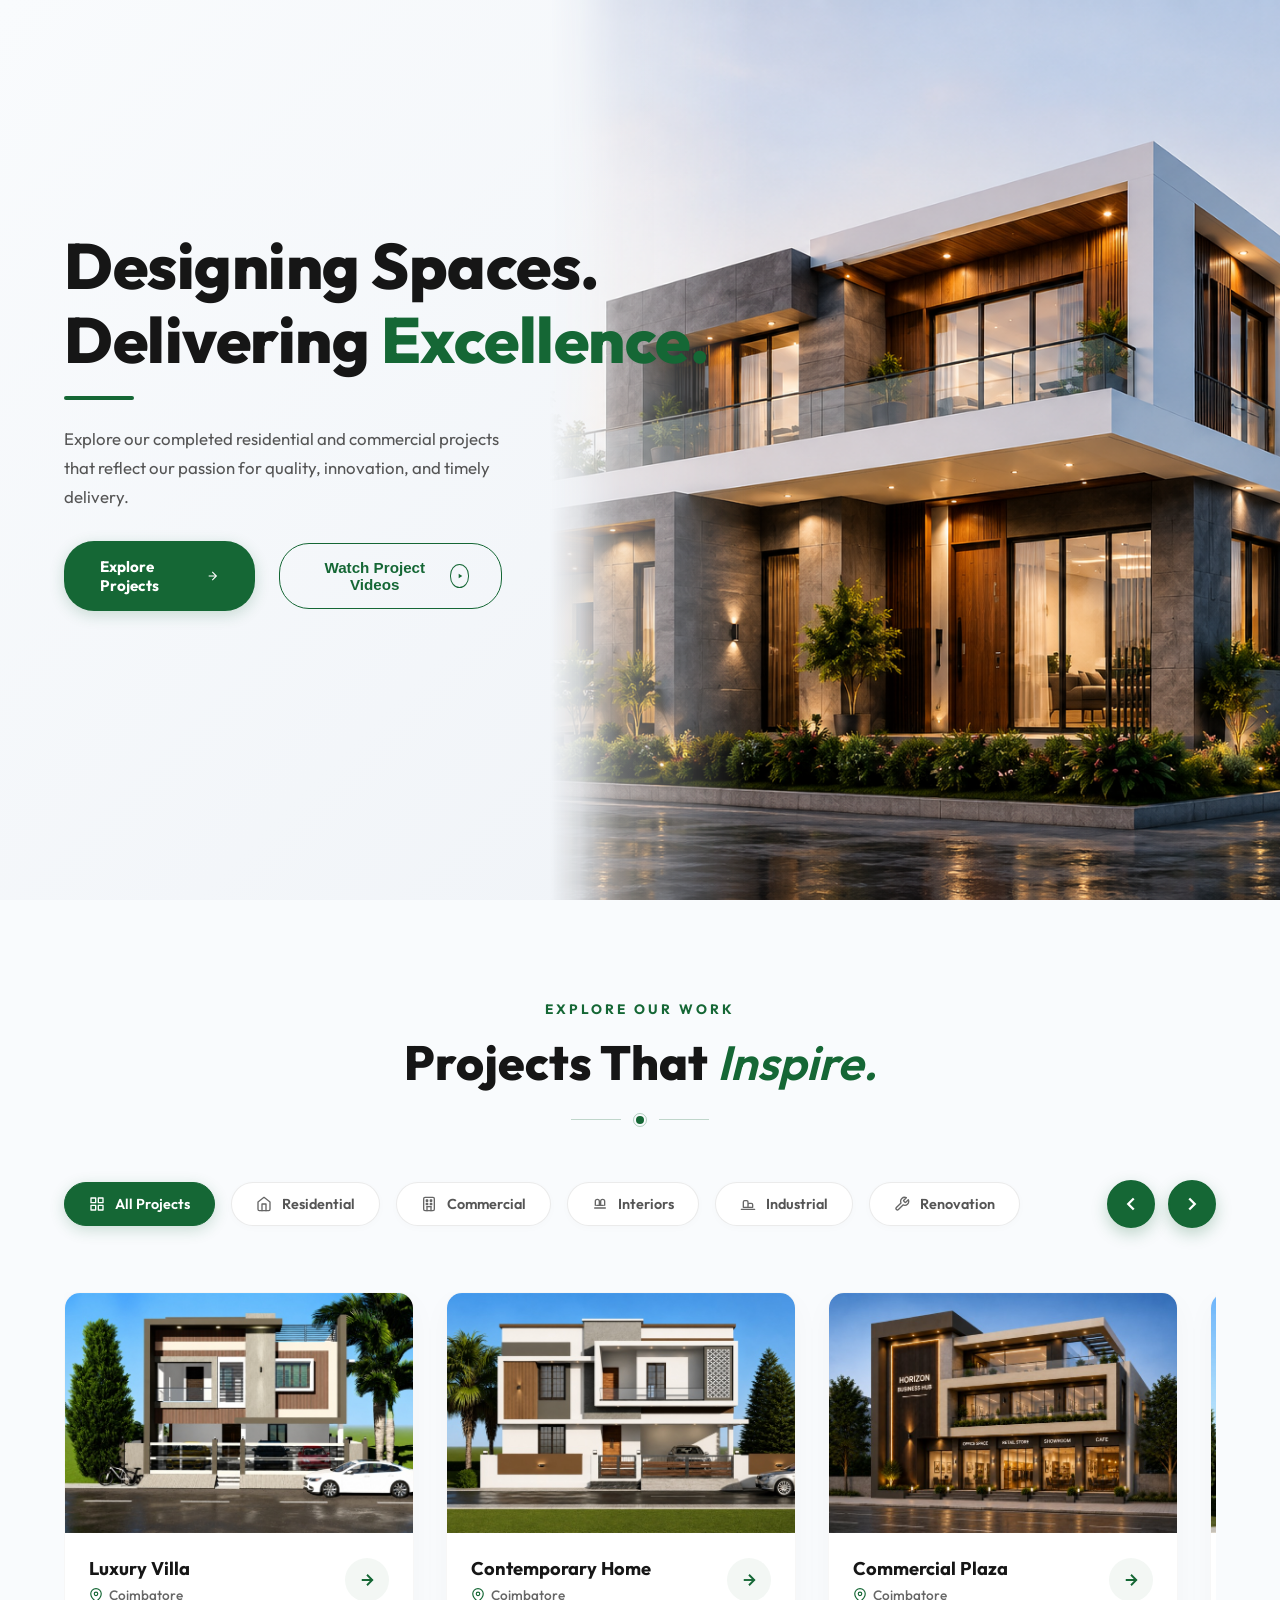
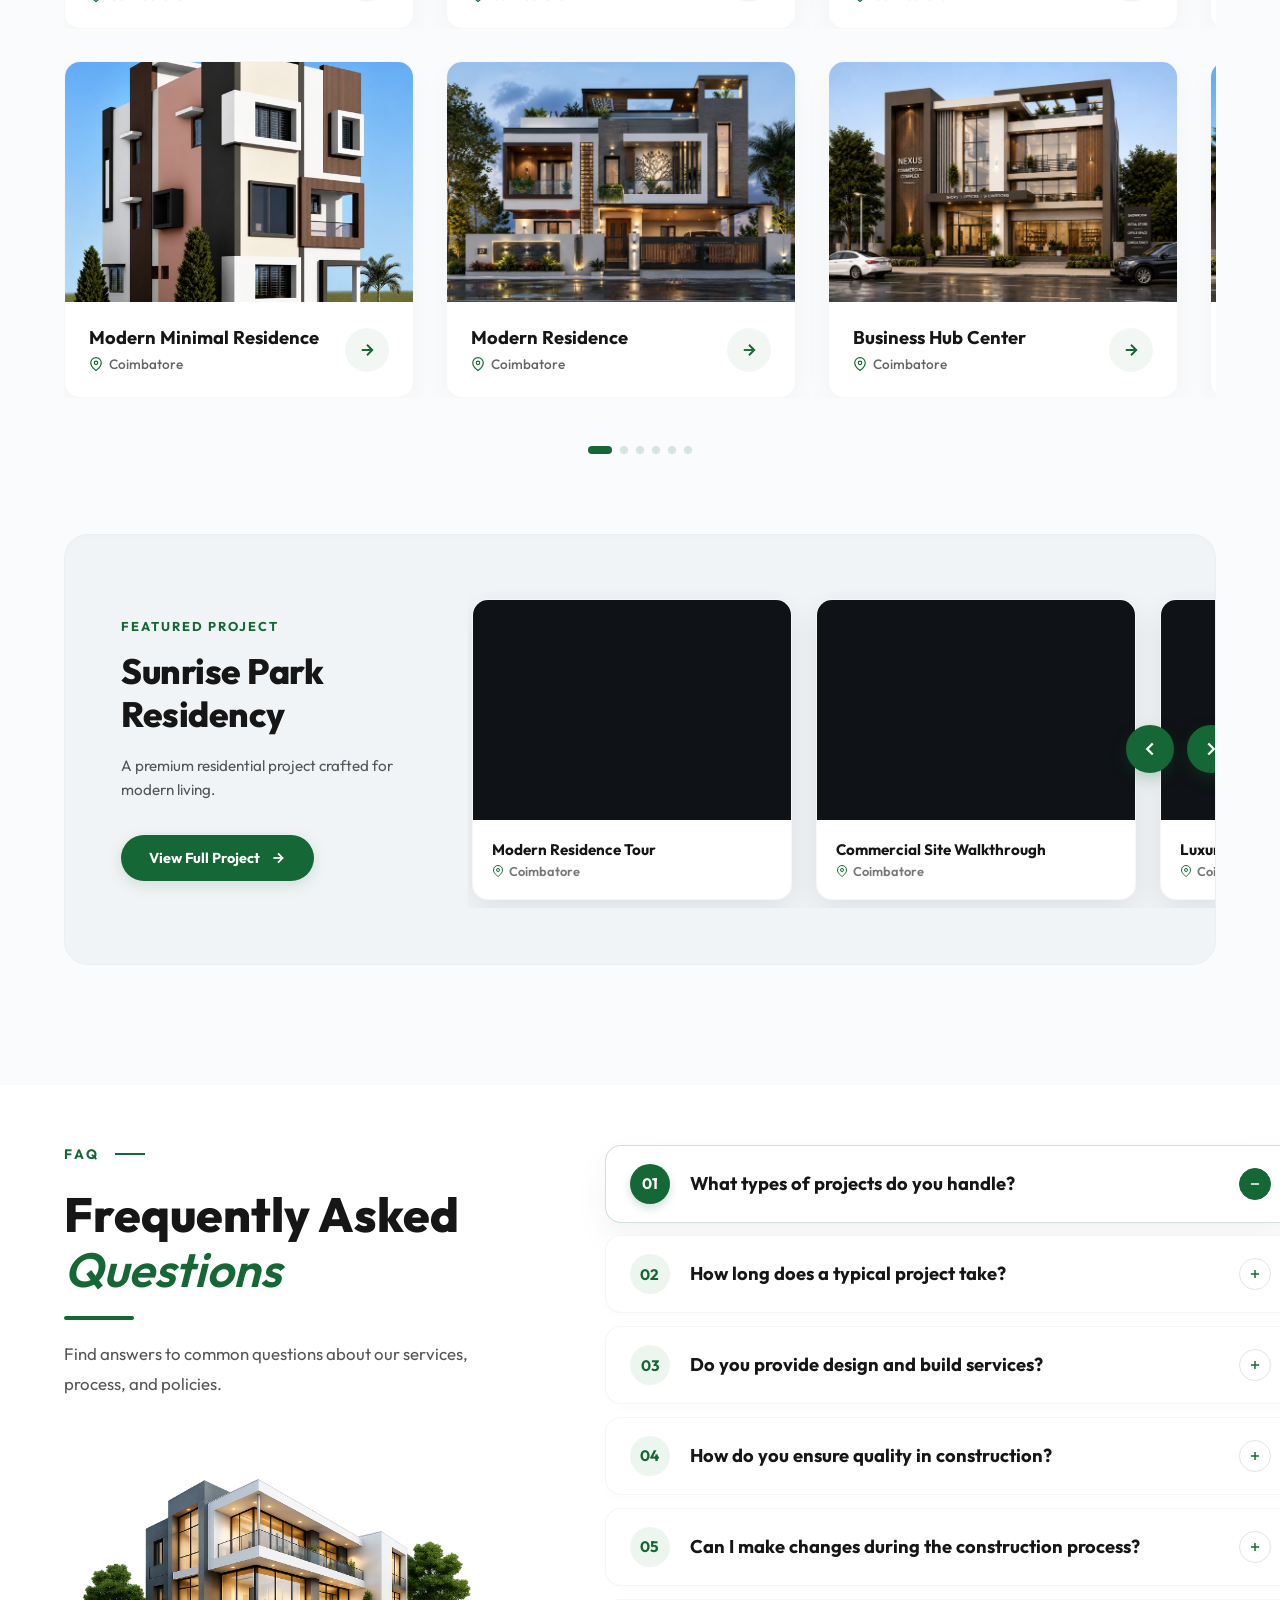
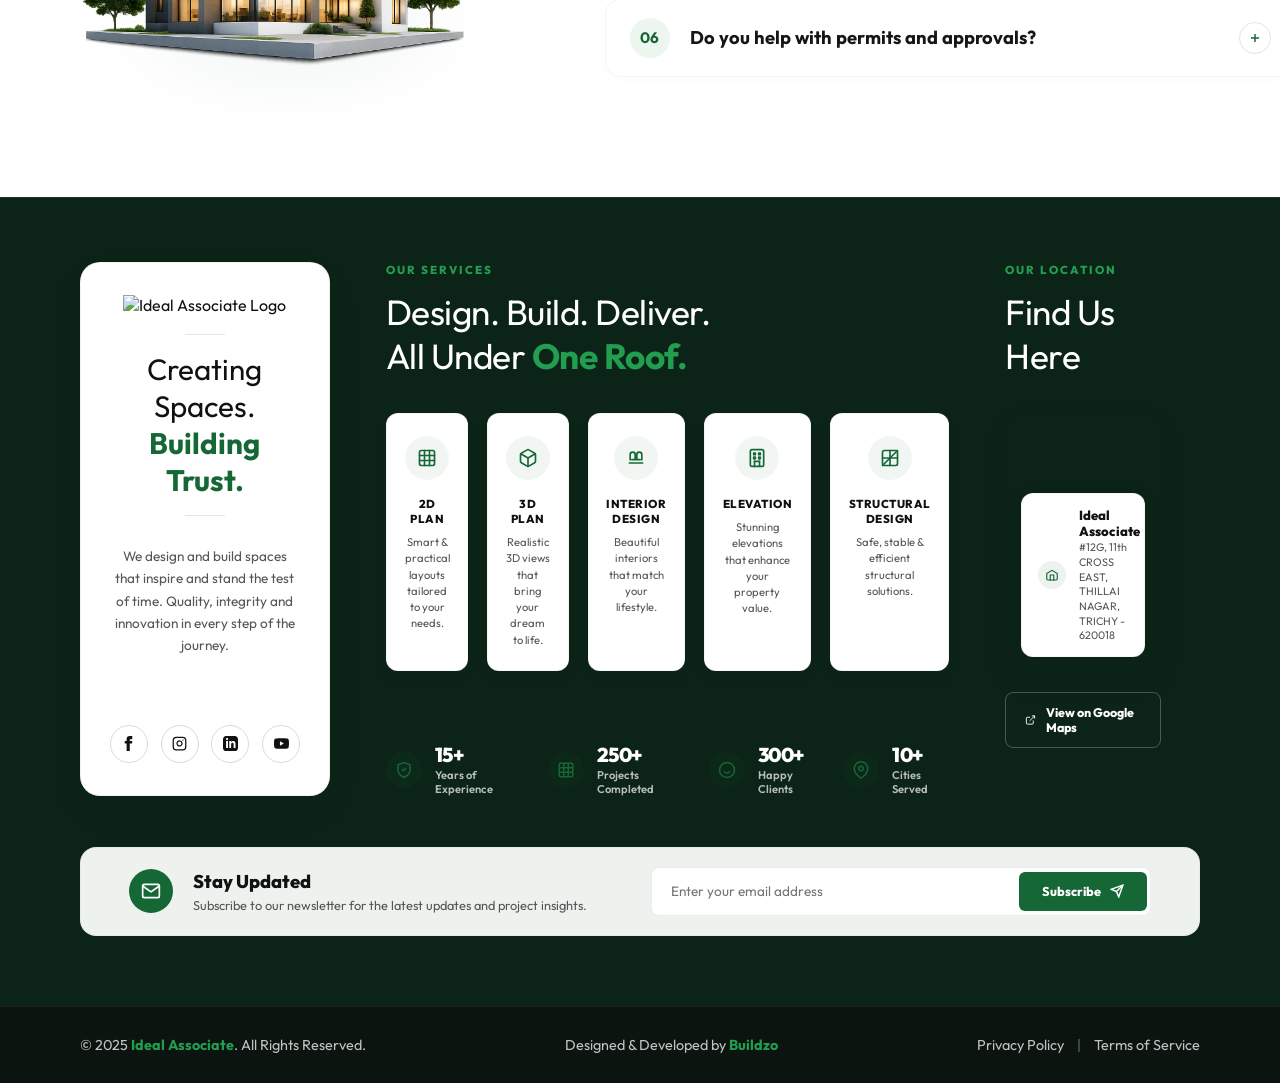
==== commit 61c3f9d2: "project img compressed" ====
--- a/projects.html
+++ b/projects.html
@@ -236,7 +236,7 @@
             
             <div class="project-card" data-category="residential">
               <div class="card-image-wrapper">
-                <img class="card-image" src="assets/Project Gallery/Luxury Villa.png" alt="Luxury Villa" />
+                <img class="card-image" src="assets/Project Gallery/Luxury Villa.jpg" alt="Luxury Villa" />
               </div>
               <div class="card-info">
                 <div class="card-text-block">
@@ -249,7 +249,7 @@
                     <span class="card-location">Coimbatore</span>
                   </div>
                 </div>
-                <a href="assets/Project Gallery/Luxury Villa.png" target="_blank" class="card-arrow-link" aria-label="View Project Details">
+                <a href="assets/Project Gallery/Luxury Villa.jpg" target="_blank" class="card-arrow-link" aria-label="View Project Details">
                   <svg viewBox="0 0 24 24" fill="none" stroke="currentColor" stroke-width="2.5">
                     <line x1="5" y1="12" x2="19" y2="12" />
                     <polyline points="12 5 19 12 12 19" />
@@ -260,7 +260,7 @@
 
             <div class="project-card" data-category="residential">
               <div class="card-image-wrapper">
-                <img class="card-image" src="assets/Project Gallery/Contemporary Home.png" alt="Contemporary Home" />
+                <img class="card-image" src="assets/Project Gallery/Contemporary Home.jpg" alt="Contemporary Home" />
               </div>
               <div class="card-info">
                 <div class="card-text-block">
@@ -273,7 +273,7 @@
                     <span class="card-location">Coimbatore</span>
                   </div>
                 </div>
-                <a href="assets/Project Gallery/Contemporary Home.png" target="_blank" class="card-arrow-link" aria-label="View Project Details">
+                <a href="assets/Project Gallery/Contemporary Home.jpg" target="_blank" class="card-arrow-link" aria-label="View Project Details">
                   <svg viewBox="0 0 24 24" fill="none" stroke="currentColor" stroke-width="2.5">
                     <line x1="5" y1="12" x2="19" y2="12" />
                     <polyline points="12 5 19 12 12 19" />
@@ -284,7 +284,7 @@
 
             <div class="project-card" data-category="commercial">
               <div class="card-image-wrapper">
-                <img class="card-image" src="assets/Project Gallery/Commercial1.png" alt="Commercial Plaza" />
+                <img class="card-image" src="assets/Project Gallery/Commercial1.jpg" alt="Commercial Plaza" />
               </div>
               <div class="card-info">
                 <div class="card-text-block">
@@ -297,7 +297,7 @@
                     <span class="card-location">Coimbatore</span>
                   </div>
                 </div>
-                <a href="assets/Project Gallery/Commercial1.png" target="_blank" class="card-arrow-link" aria-label="View Project Details">
+                <a href="assets/Project Gallery/Commercial1.jpg" target="_blank" class="card-arrow-link" aria-label="View Project Details">
                   <svg viewBox="0 0 24 24" fill="none" stroke="currentColor" stroke-width="2.5">
                     <line x1="5" y1="12" x2="19" y2="12" />
                     <polyline points="12 5 19 12 12 19" />
@@ -308,7 +308,7 @@
 
             <div class="project-card" data-category="interiors">
               <div class="card-image-wrapper">
-                <img class="card-image" src="assets/Project Gallery/Elegant Interior.png" alt="Elegant Interior Design" />
+                <img class="card-image" src="assets/Project Gallery/Elegant Interior.jpg" alt="Elegant Interior Design" />
               </div>
               <div class="card-info">
                 <div class="card-text-block">
@@ -321,7 +321,7 @@
                     <span class="card-location">Coimbatore</span>
                   </div>
                 </div>
-                <a href="assets/Project Gallery/Elegant Interior.png" target="_blank" class="card-arrow-link" aria-label="View Project Details">
+                <a href="assets/Project Gallery/Elegant Interior.jpg" target="_blank" class="card-arrow-link" aria-label="View Project Details">
                   <svg viewBox="0 0 24 24" fill="none" stroke="currentColor" stroke-width="2.5">
                     <line x1="5" y1="12" x2="19" y2="12" />
                     <polyline points="12 5 19 12 12 19" />
@@ -332,7 +332,7 @@
 
             <div class="project-card" data-category="industrial">
               <div class="card-image-wrapper">
-                <img class="card-image" src="assets/Project Gallery/Industrial1.png" alt="Industrial Logistics Facility" />
+                <img class="card-image" src="assets/Project Gallery/Industrial1.jpg" alt="Industrial Logistics Facility" />
               </div>
               <div class="card-info">
                 <div class="card-text-block">
@@ -345,7 +345,7 @@
                     <span class="card-location">Erode</span>
                   </div>
                 </div>
-                <a href="assets/Project Gallery/Industrial1.png" target="_blank" class="card-arrow-link" aria-label="View Project Details">
+                <a href="assets/Project Gallery/Industrial1.jpg" target="_blank" class="card-arrow-link" aria-label="View Project Details">
                   <svg viewBox="0 0 24 24" fill="none" stroke="currentColor" stroke-width="2.5">
                     <line x1="5" y1="12" x2="19" y2="12" />
                     <polyline points="12 5 19 12 12 19" />
@@ -356,7 +356,7 @@
 
             <div class="project-card" data-category="renovation">
               <div class="card-image-wrapper">
-                <img class="card-image" src="assets/Project Gallery/renovation1.png" alt="Heritage Villa Restoration" />
+                <img class="card-image" src="assets/Project Gallery/renovation1.jpg" alt="Heritage Villa Restoration" />
               </div>
               <div class="card-info">
                 <div class="card-text-block">
@@ -369,7 +369,7 @@
                     <span class="card-location">Coimbatore</span>
                   </div>
                 </div>
-                <a href="assets/Project Gallery/renovation1.png" target="_blank" class="card-arrow-link" aria-label="View Project Details">
+                <a href="assets/Project Gallery/renovation1.jpg" target="_blank" class="card-arrow-link" aria-label="View Project Details">
                   <svg viewBox="0 0 24 24" fill="none" stroke="currentColor" stroke-width="2.5">
                     <line x1="5" y1="12" x2="19" y2="12" />
                     <polyline points="12 5 19 12 12 19" />
@@ -380,7 +380,7 @@
 
             <div class="project-card" data-category="residential">
               <div class="card-image-wrapper">
-                <img class="card-image" src="assets/Project Gallery/Minimal Residence.png" alt="Minimal Residence" />
+                <img class="card-image" src="assets/Project Gallery/Minimal Residence.jpg" alt="Minimal Residence" />
               </div>
               <div class="card-info">
                 <div class="card-text-block">
@@ -393,7 +393,7 @@
                     <span class="card-location">Tirupur</span>
                   </div>
                 </div>
-                <a href="assets/Project Gallery/Minimal Residence.png" target="_blank" class="card-arrow-link" aria-label="View Project Details">
+                <a href="assets/Project Gallery/Minimal Residence.jpg" target="_blank" class="card-arrow-link" aria-label="View Project Details">
                   <svg viewBox="0 0 24 24" fill="none" stroke="currentColor" stroke-width="2.5">
                     <line x1="5" y1="12" x2="19" y2="12" />
                     <polyline points="12 5 19 12 12 19" />
@@ -404,7 +404,7 @@
 
             <div class="project-card" data-category="interiors">
               <div class="card-image-wrapper">
-                <img class="card-image" src="assets/Project Gallery/Interiors1.png" alt="Modern Living Interior" />
+                <img class="card-image" src="assets/Project Gallery/Interiors1.jpg" alt="Modern Living Interior" />
               </div>
               <div class="card-info">
                 <div class="card-text-block">
@@ -417,7 +417,7 @@
                     <span class="card-location">Coimbatore</span>
                   </div>
                 </div>
-                <a href="assets/Project Gallery/Interiors1.png" target="_blank" class="card-arrow-link" aria-label="View Project Details">
+                <a href="assets/Project Gallery/Interiors1.jpg" target="_blank" class="card-arrow-link" aria-label="View Project Details">
                   <svg viewBox="0 0 24 24" fill="none" stroke="currentColor" stroke-width="2.5">
                     <line x1="5" y1="12" x2="19" y2="12" />
                     <polyline points="12 5 19 12 12 19" />
@@ -428,7 +428,7 @@
 
             <div class="project-card" data-category="industrial">
               <div class="card-image-wrapper">
-                <img class="card-image" src="assets/Project Gallery/Industrial2.png" alt="Smart Manufacturing Unit" />
+                <img class="card-image" src="assets/Project Gallery/Industrial2.jpg" alt="Smart Manufacturing Unit" />
               </div>
               <div class="card-info">
                 <div class="card-text-block">
@@ -441,7 +441,7 @@
                     <span class="card-location">Coimbatore</span>
                   </div>
                 </div>
-                <a href="assets/Project Gallery/Industrial2.png" target="_blank" class="card-arrow-link" aria-label="View Project Details">
+                <a href="assets/Project Gallery/Industrial2.jpg" target="_blank" class="card-arrow-link" aria-label="View Project Details">
                   <svg viewBox="0 0 24 24" fill="none" stroke="currentColor" stroke-width="2.5">
                     <line x1="5" y1="12" x2="19" y2="12" />
                     <polyline points="12 5 19 12 12 19" />
@@ -452,7 +452,7 @@
 
             <div class="project-card" data-category="renovation">
               <div class="card-image-wrapper">
-                <img class="card-image" src="assets/Project Gallery/renovation2.png" alt="Facade Modernization" />
+                <img class="card-image" src="assets/Project Gallery/renovation2.jpg" alt="Facade Modernization" />
               </div>
               <div class="card-info">
                 <div class="card-text-block">
@@ -465,7 +465,7 @@
                     <span class="card-location">Coimbatore</span>
                   </div>
                 </div>
-                <a href="assets/Project Gallery/renovation2.png" target="_blank" class="card-arrow-link" aria-label="View Project Details">
+                <a href="assets/Project Gallery/renovation2.jpg" target="_blank" class="card-arrow-link" aria-label="View Project Details">
                   <svg viewBox="0 0 24 24" fill="none" stroke="currentColor" stroke-width="2.5">
                     <line x1="5" y1="12" x2="19" y2="12" />
                     <polyline points="12 5 19 12 12 19" />
@@ -483,7 +483,7 @@
 
             <div class="project-card" data-category="residential">
               <div class="card-image-wrapper">
-                <img class="card-image" src="assets/Project Gallery/Minimal Residence1.png" alt="Modern Minimal Residence" />
+                <img class="card-image" src="assets/Project Gallery/Minimal Residence1.jpg" alt="Modern Minimal Residence" />
               </div>
               <div class="card-info">
                 <div class="card-text-block">
@@ -496,7 +496,7 @@
                     <span class="card-location">Coimbatore</span>
                   </div>
                 </div>
-                <a href="assets/Project Gallery/Minimal Residence1.png" target="_blank" class="card-arrow-link" aria-label="View Project Details">
+                <a href="assets/Project Gallery/Minimal Residence1.jpg" target="_blank" class="card-arrow-link" aria-label="View Project Details">
                   <svg viewBox="0 0 24 24" fill="none" stroke="currentColor" stroke-width="2.5">
                     <line x1="5" y1="12" x2="19" y2="12" />
                     <polyline points="12 5 19 12 12 19" />
@@ -507,7 +507,7 @@
 
             <div class="project-card" data-category="residential">
               <div class="card-image-wrapper">
-                <img class="card-image" src="assets/Project Gallery/Modern Residence.png" alt="Modern Residence" />
+                <img class="card-image" src="assets/Project Gallery/Modern Residence.jpg" alt="Modern Residence" />
               </div>
               <div class="card-info">
                 <div class="card-text-block">
@@ -520,7 +520,7 @@
                     <span class="card-location">Coimbatore</span>
                   </div>
                 </div>
-                <a href="assets/Project Gallery/Modern Residence.png" target="_blank" class="card-arrow-link" aria-label="View Project Details">
+                <a href="assets/Project Gallery/Modern Residence.jpg" target="_blank" class="card-arrow-link" aria-label="View Project Details">
                   <svg viewBox="0 0 24 24" fill="none" stroke="currentColor" stroke-width="2.5">
                     <line x1="5" y1="12" x2="19" y2="12" />
                     <polyline points="12 5 19 12 12 19" />
@@ -531,7 +531,7 @@
 
             <div class="project-card" data-category="commercial">
               <div class="card-image-wrapper">
-                <img class="card-image" src="assets/Project Gallery/commerical 2.png" alt="Business Hub Center" />
+                <img class="card-image" src="assets/Project Gallery/commerical 2.jpg" alt="Business Hub Center" />
               </div>
               <div class="card-info">
                 <div class="card-text-block">
@@ -544,7 +544,7 @@
                     <span class="card-location">Coimbatore</span>
                   </div>
                 </div>
-                <a href="assets/Project Gallery/commerical 2.png" target="_blank" class="card-arrow-link" aria-label="View Project Details">
+                <a href="assets/Project Gallery/commerical 2.jpg" target="_blank" class="card-arrow-link" aria-label="View Project Details">
                   <svg viewBox="0 0 24 24" fill="none" stroke="currentColor" stroke-width="2.5">
                     <line x1="5" y1="12" x2="19" y2="12" />
                     <polyline points="12 5 19 12 12 19" />
@@ -555,7 +555,7 @@
 
             <div class="project-card" data-category="commercial">
               <div class="card-image-wrapper">
-                <img class="card-image" src="assets/Project Gallery/commerical 3.png" alt="Corporate Towers" />
+                <img class="card-image" src="assets/Project Gallery/commerical 3.jpg" alt="Corporate Towers" />
               </div>
               <div class="card-info">
                 <div class="card-text-block">
@@ -568,7 +568,7 @@
                     <span class="card-location">Erode</span>
                   </div>
                 </div>
-                <a href="assets/Project Gallery/commerical 3.png" target="_blank" class="card-arrow-link" aria-label="View Project Details">
+                <a href="assets/Project Gallery/commerical 3.jpg" target="_blank" class="card-arrow-link" aria-label="View Project Details">
                   <svg viewBox="0 0 24 24" fill="none" stroke="currentColor" stroke-width="2.5">
                     <line x1="5" y1="12" x2="19" y2="12" />
                     <polyline points="12 5 19 12 12 19" />
@@ -579,7 +579,7 @@
 
             <div class="project-card" data-category="interiors">
               <div class="card-image-wrapper">
-                <img class="card-image" src="assets/Project Gallery/Interiors2.png" alt="Luxury Master Suite Interior" />
+                <img class="card-image" src="assets/Project Gallery/Interiors2.jpg" alt="Luxury Master Suite Interior" />
               </div>
               <div class="card-info">
                 <div class="card-text-block">
@@ -592,7 +592,7 @@
                     <span class="card-location">Tirupur</span>
                   </div>
                 </div>
-                <a href="assets/Project Gallery/Interiors2.png" target="_blank" class="card-arrow-link" aria-label="View Project Details">
+                <a href="assets/Project Gallery/Interiors2.jpg" target="_blank" class="card-arrow-link" aria-label="View Project Details">
                   <svg viewBox="0 0 24 24" fill="none" stroke="currentColor" stroke-width="2.5">
                     <line x1="5" y1="12" x2="19" y2="12" />
                     <polyline points="12 5 19 12 12 19" />
@@ -603,7 +603,7 @@
 
             <div class="project-card" data-category="interiors">
               <div class="card-image-wrapper">
-                <img class="card-image" src="assets/Project Gallery/Interiors3.png" alt="Contemporary Kitchen & Dining" />
+                <img class="card-image" src="assets/Project Gallery/Interiors3.jpg" alt="Contemporary Kitchen & Dining" />
               </div>
               <div class="card-info">
                 <div class="card-text-block">
@@ -616,7 +616,7 @@
                     <span class="card-location">Coimbatore</span>
                   </div>
                 </div>
-                <a href="assets/Project Gallery/Interiors3.png" target="_blank" class="card-arrow-link" aria-label="View Project Details">
+                <a href="assets/Project Gallery/Interiors3.jpg" target="_blank" class="card-arrow-link" aria-label="View Project Details">
                   <svg viewBox="0 0 24 24" fill="none" stroke="currentColor" stroke-width="2.5">
                     <line x1="5" y1="12" x2="19" y2="12" />
                     <polyline points="12 5 19 12 12 19" />
@@ -627,7 +627,7 @@
 
             <div class="project-card" data-category="interiors">
               <div class="card-image-wrapper">
-                <img class="card-image" src="assets/Project Gallery/Interiors4.png" alt="Bespoke Executive Office Interior" />
+                <img class="card-image" src="assets/Project Gallery/Interiors4.jpg" alt="Bespoke Executive Office Interior" />
               </div>
               <div class="card-info">
                 <div class="card-text-block">
@@ -640,7 +640,7 @@
                     <span class="card-location">Coimbatore</span>
                   </div>
                 </div>
-                <a href="assets/Project Gallery/Interiors4.png" target="_blank" class="card-arrow-link" aria-label="View Project Details">
+                <a href="assets/Project Gallery/Interiors4.jpg" target="_blank" class="card-arrow-link" aria-label="View Project Details">
                   <svg viewBox="0 0 24 24" fill="none" stroke="currentColor" stroke-width="2.5">
                     <line x1="5" y1="12" x2="19" y2="12" />
                     <polyline points="12 5 19 12 12 19" />
@@ -651,7 +651,7 @@
 
             <div class="project-card" data-category="industrial">
               <div class="card-image-wrapper">
-                <img class="card-image" src="assets/Project Gallery/Industrial3.png" alt="Warehouse Complex" />
+                <img class="card-image" src="assets/Project Gallery/Industrial3.jpg" alt="Warehouse Complex" />
               </div>
               <div class="card-info">
                 <div class="card-text-block">
@@ -664,7 +664,7 @@
                     <span class="card-location">Tirupur</span>
                   </div>
                 </div>
-                <a href="assets/Project Gallery/Industrial3.png" target="_blank" class="card-arrow-link" aria-label="View Project Details">
+                <a href="assets/Project Gallery/Industrial3.jpg" target="_blank" class="card-arrow-link" aria-label="View Project Details">
                   <svg viewBox="0 0 24 24" fill="none" stroke="currentColor" stroke-width="2.5">
                     <line x1="5" y1="12" x2="19" y2="12" />
                     <polyline points="12 5 19 12 12 19" />
@@ -675,7 +675,7 @@
 
             <div class="project-card" data-category="industrial">
               <div class="card-image-wrapper">
-                <img class="card-image" src="assets/Project Gallery/Industrial4.png" alt="Industrial Processing Plant" />
+                <img class="card-image" src="assets/Project Gallery/Industrial4.jpg" alt="Industrial Processing Plant" />
               </div>
               <div class="card-info">
                 <div class="card-text-block">
@@ -688,7 +688,7 @@
                     <span class="card-location">Coimbatore</span>
                   </div>
                 </div>
-                <a href="assets/Project Gallery/Industrial4.png" target="_blank" class="card-arrow-link" aria-label="View Project Details">
+                <a href="assets/Project Gallery/Industrial4.jpg" target="_blank" class="card-arrow-link" aria-label="View Project Details">
                   <svg viewBox="0 0 24 24" fill="none" stroke="currentColor" stroke-width="2.5">
                     <line x1="5" y1="12" x2="19" y2="12" />
                     <polyline points="12 5 19 12 12 19" />
@@ -699,7 +699,7 @@
 
             <div class="project-card" data-category="renovation">
               <div class="card-image-wrapper">
-                <img class="card-image" src="assets/Project Gallery/renovation3.png" alt="Commercial Building Refurbishment" />
+                <img class="card-image" src="assets/Project Gallery/renovation3.jpg" alt="Commercial Building Refurbishment" />
               </div>
               <div class="card-info">
                 <div class="card-text-block">
@@ -712,7 +712,7 @@
                     <span class="card-location">Tirupur</span>
                   </div>
                 </div>
-                <a href="assets/Project Gallery/renovation3.png" target="_blank" class="card-arrow-link" aria-label="View Project Details">
+                <a href="assets/Project Gallery/renovation3.jpg" target="_blank" class="card-arrow-link" aria-label="View Project Details">
                   <svg viewBox="0 0 24 24" fill="none" stroke="currentColor" stroke-width="2.5">
                     <line x1="5" y1="12" x2="19" y2="12" />
                     <polyline points="12 5 19 12 12 19" />
@@ -723,7 +723,7 @@
 
             <div class="project-card" data-category="renovation">
               <div class="card-image-wrapper">
-                <img class="card-image" src="assets/Project Gallery/renovation4.png" alt="Complete Structural Redesign" />
+                <img class="card-image" src="assets/Project Gallery/renovation4.jpg" alt="Complete Structural Redesign" />
               </div>
               <div class="card-info">
                 <div class="card-text-block">
@@ -736,7 +736,7 @@
                     <span class="card-location">Coimbatore</span>
                   </div>
                 </div>
-                <a href="assets/Project Gallery/renovation4.png" target="_blank" class="card-arrow-link" aria-label="View Project Details">
+                <a href="assets/Project Gallery/renovation4.jpg" target="_blank" class="card-arrow-link" aria-label="View Project Details">
                   <svg viewBox="0 0 24 24" fill="none" stroke="currentColor" stroke-width="2.5">
                     <line x1="5" y1="12" x2="19" y2="12" />
                     <polyline points="12 5 19 12 12 19" />
